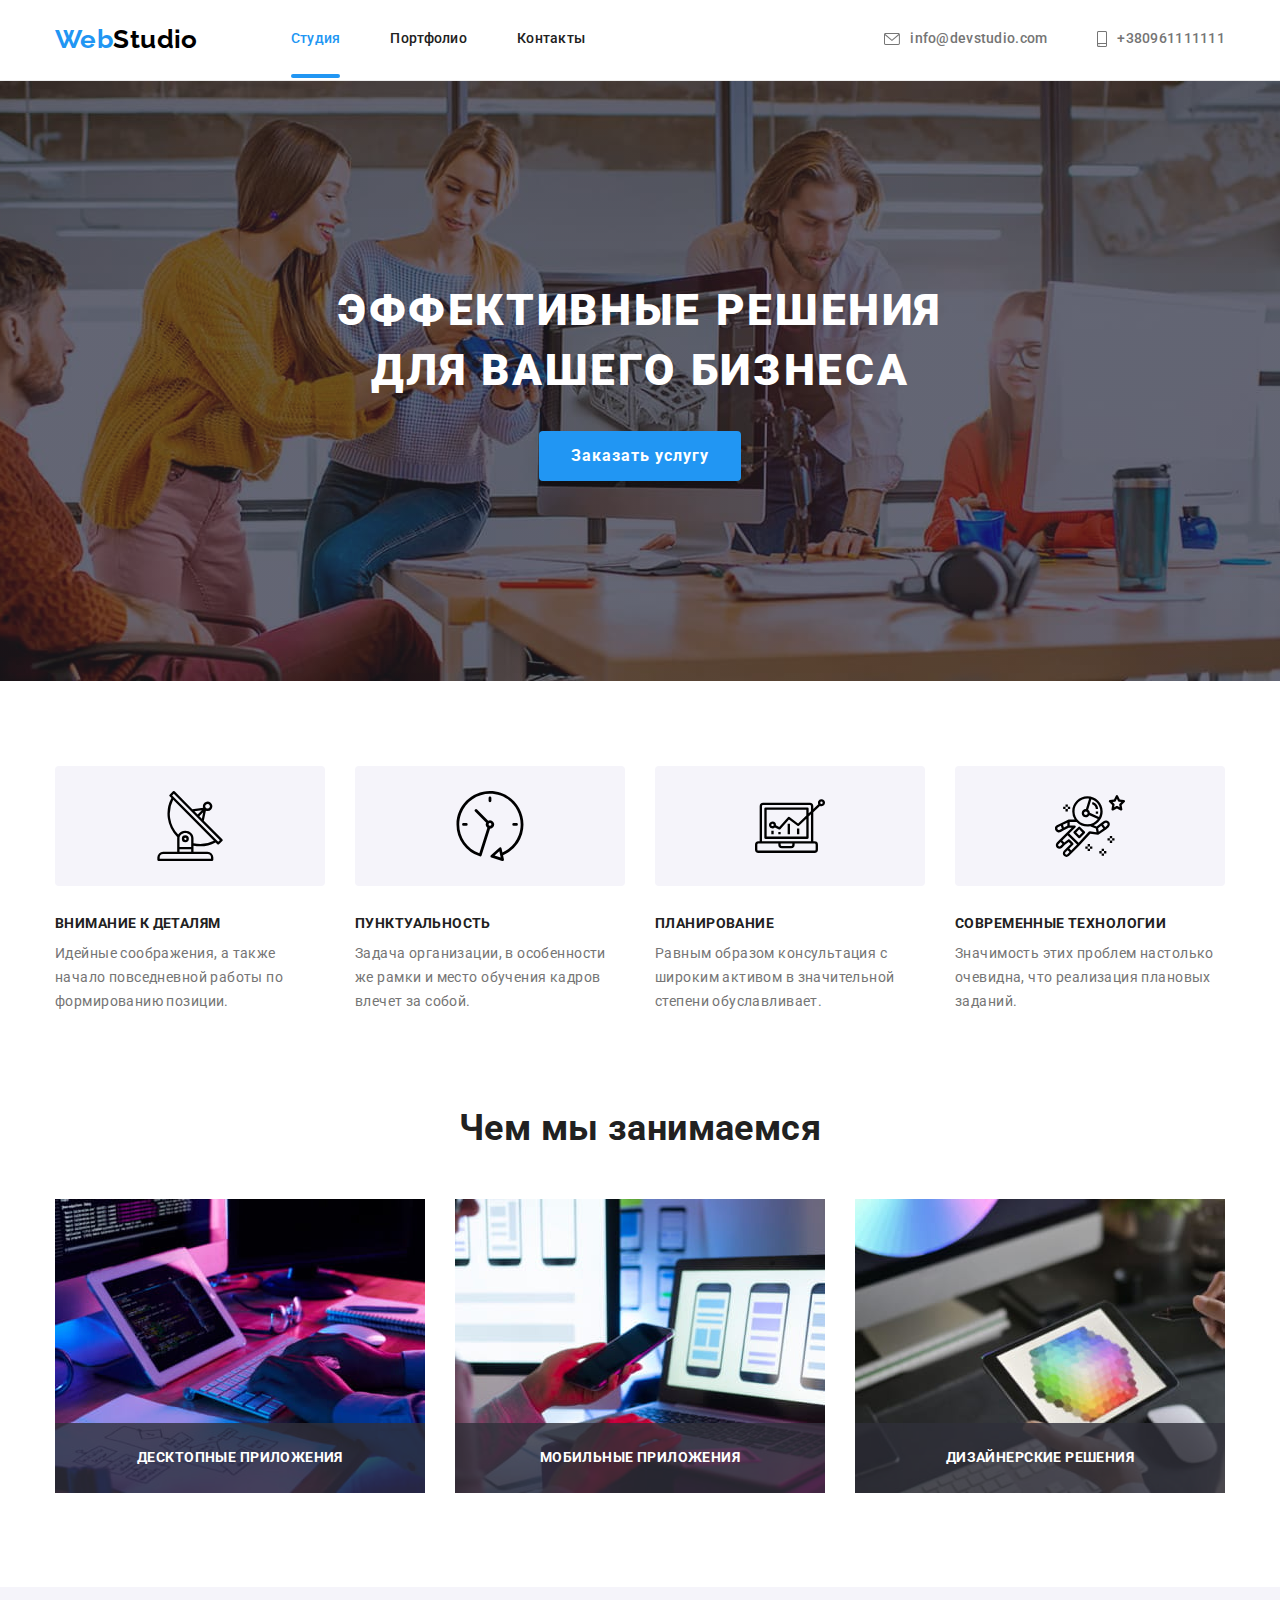
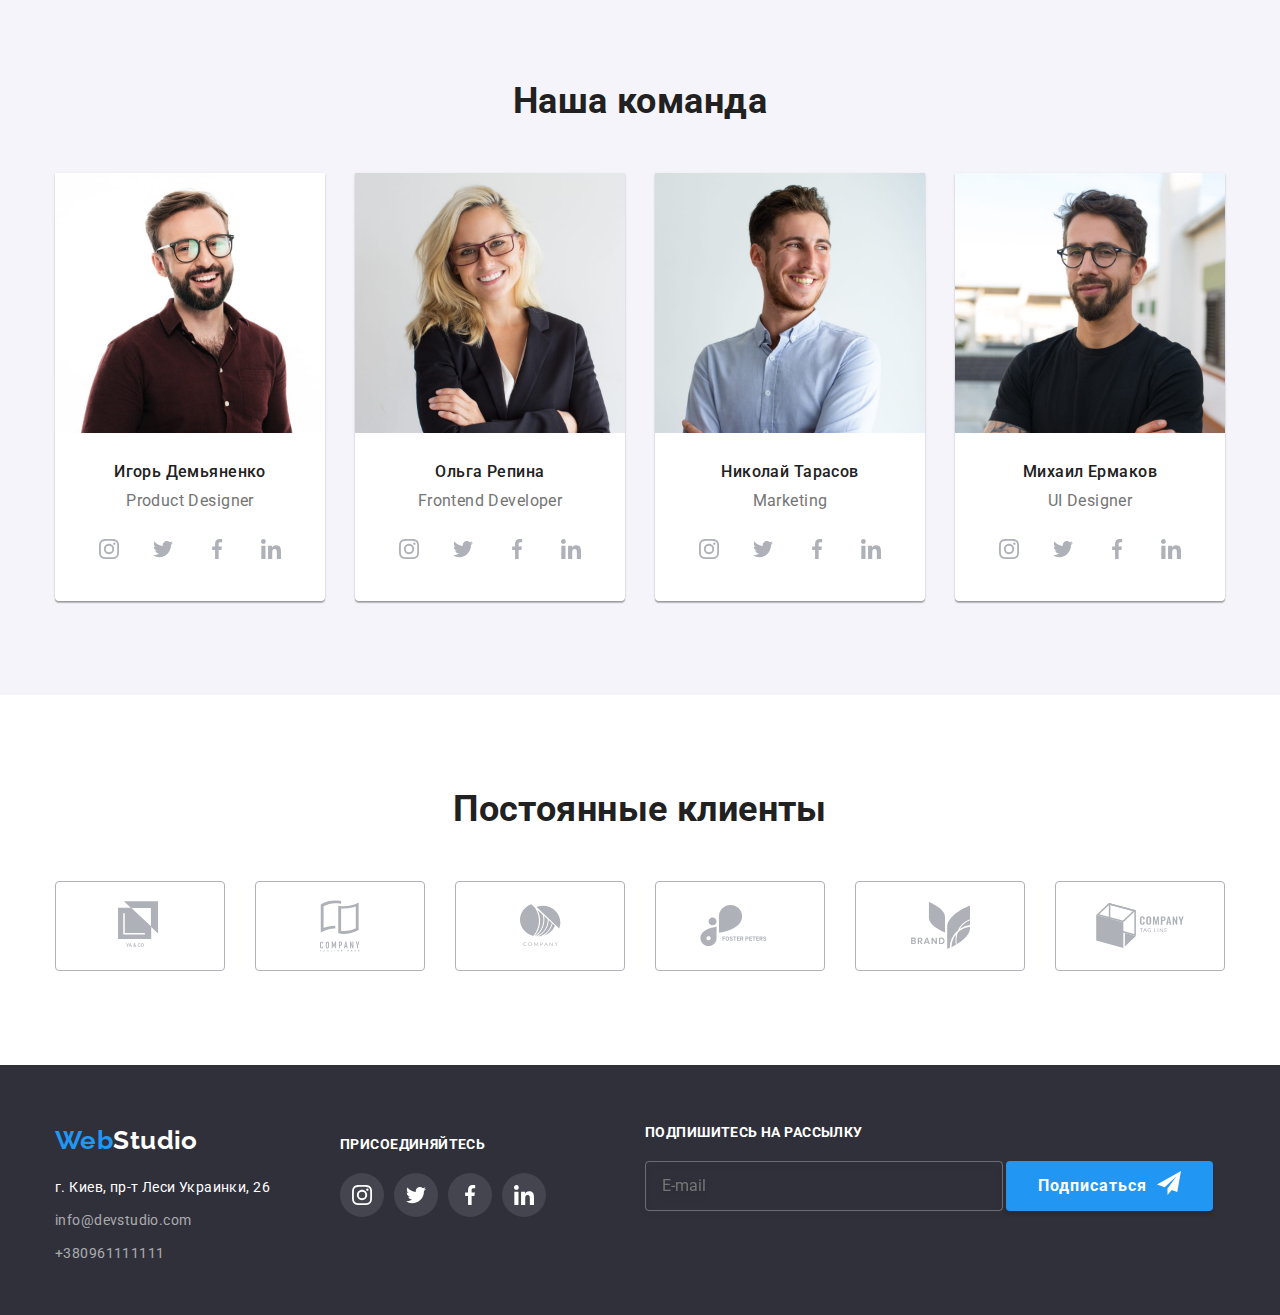
==== index.html @ 018af321 "Initial commit" ====
<!DOCTYPE html>
<html lang="ru">

<head>
    <meta charset="UTF-8">
    <meta http-equiv="X-UA-Compatible" content="IE=edge">
    <meta name="viewport" content="width=device-width, initial-scale=1.0">
    <title>WebStudio</title>
    <link
        href="https://fonts.googleapis.com/css2?family=Raleway:wght@700&family=Roboto:wght@400;500;700;900&display=swap"
        rel="stylesheet">
    <link rel="stylesheet"
        href="https://cdnjs.cloudflare.com/ajax/libs/modern-normalize/0.2.0/modern-normalize.min.css">
    <link rel="stylesheet" href="./css/styles.min.css"/>
</head>

<body class="page">
    <header class="header">
        <div class="container header__container">
            <nav class="header__nav ">
                <a href="./index.html" class="logo header__logo list"><span class="logo__color">Web</span>Studio</a>
                <ul class="list-menu list">
                    <li class="menu__item"><a href="./index.html" class="link menu__link current list">Студия</a></li>
                    <li class="menu__item"><a href="./portfolio.html" class="link menu__link list">Портфолио</a></li>
                    <li class="menu__item"><a href="#contacts" class="link menu__link list">Контакты</a></li>
                </ul>
            </nav>
            <ul class="auth-nav list">
                <li class="menu__item"><a href="mailto:info@devstudio.com" aria-label="Почта" class="link__contacts list">
                        <svg class="link-contacts-icon" width="16" height="12">
                            <use href="./images/icons.svg#icon-envelope"></use>
                        </svg>info@devstudio.com
                    </a>
                </li>
                <li class="item"><a href="tel:+380961111111" aria-label="Телефон" class="link__contacts list">
                        <svg class="link-contacts-icon" width="10" height="16">
                            <use href="./images/icons.svg#icon-smartphone"></use>
                        </svg>+380961111111</a></li>
            </ul>
        </div>
    </header>
    <main>
        <section class="hero overlay">
            <div class="container">
                <div class="hero__center">
                    <h1 class="hero__title">Эффективные решения для вашего бизнеса</h1>
                </div>
                <button type="button" class="hero-button" data-modal-open>Заказать услугу</button>
            </div>
            
        </section>
        <section class="section description">
            <div class="container">
                <h2 class="visually-hidden">Чем мы занимаемся описание</h2>
                <ul class="description__list list">
                    <li class="description__item">
                        <div class="description__item-box">
                            <svg width="70" height="70">
                                <use href="./images/icons.svg#icon-antenna"></use>
                            </svg>
                        </div>
                        <h3 class="description__title">Внимание к деталям</h3>
                        <p class="description__text">Идейные соображения, а также начало повседневной работы по формированию позиции.
                        </p>
                    </li>
                    <li class="description__item">
                        <div class="description__item-box">
                            <svg width="70" height="70">
                                <use href="./images/icons.svg#icon-clock"></use>
                            </svg>
                        </div>
                        <h3 class="description__title">Пунктуальность</h3>
                        <p class="description__text">Задача организации, в особенности же рамки и место обучения кадров влечет за
                            собой.
                        </p>
                    </li>
                    <li class="description__item">
                        <div class="description__item-box">
                            <svg width="70" height="70">
                                <use href="./images/icons.svg#icon-diagram"></use>
                            </svg>
                        </div>
                        <h3 class="description__title">Планирование</h3>
                        <p class="description__text">Равным образом консультация с широким активом в значительной степени
                            обуславливает.
                        </p>
                    </li>
                    <li class="description__item">
                        <div class="description__item-box">
                            <svg width="70" height="70">
                                <use href="./images/icons.svg#icon-astronaut"></use>
                            </svg>
                        </div>
                        <h3 class="description__title">Современные технологии</h3>
                        <p class="description__text">Значимость этих проблем настолько очевидна, что реализация плановых заданий.</p>
                    </li>
                </ul>
            </div>
        </section>
        <section class="section jobs">
            <div class="container">
                <h2 class="section__title">Чем мы занимаемся</h2>
                <ul class="section-jobs__list list">
                    <li class="section-jobs__item section-jobs__item--foto-thumb"><img src="./images/img1.jpg" alt="Сотрудник пишет код." width="370">
                    <p class="section-jobs__text">Десктопные приложения</p>
                      
                    </li>
                    <li class="section-jobs__item section-jobs__item--foto-thumb"><img src="./images/img2.jpg" alt="Сотрудник разрабатывает адаптивну верстку" width="370">
                        <p class="section-jobs__text">Мобильные приложения</p>
                      
                    </li>
                    <li class="section-jobs__item section-jobs__item--foto-thumb"><img src="./images/img3.jpg" alt="Сотрудник разрабатывает дизайн" width="370">  
                        <p class="section-jobs__text">Дизайнерские решения</p>
                    </li>
                </ul>
            </div>
        </section>
        <section class="section team">
            <div class="container">
                <h2 class="section__title">Наша команда</h2>
                <ul class="team__list list">
                    <li class="team__item">
                        <img src="./images/team/img4.jpg" alt="На фото Игорь Демьяненко" width="270" class="team_foto">
                        <div class="team__card-box">
                            <h3 class="team__card-title">Игорь Демьяненко</h3>
                            <p class="team-card-text">Product Designer</p>
                            <ul class="social-list list">
                                <li class="social-list__item ">
                                    <a href="" class="social-list__link" aria-label="Инстаграмм" target="_blank"
                                        rel="noopener noreferrer">
                                        <svg class="social-list__icon" width="20" height="20">
                                            <use href="./images/icons.svg#icon-instagram"></use>
                                        </svg>
                                    </a>
                                </li>
                                <li class="social-list__item">
                                    <a href="" class="social-list__link" aria-label="Твиттер" target="_blank"
                                        rel="noopener noreferrer">
                                        <svg class="social-list__icon" width="20" height="20">
                                            <use href="./images/icons.svg#icon-twitter"></use>
                                        </svg>
                                    </a>
                                </li>
                                <li class="social-list__item">
                                    <a href="" class="social-list__link" aria-label="Фейсбук" target="_blank"
                                        rel="noopener noreferrer">
                                        <svg class="social-list__icon" width="20" height="20">
                                            <use href="./images/icons.svg#icon-facebook"></use>
                                        </svg>
                                    </a>
                                </li>
                                <li class="social-list__item">
                                    <a href="" class="social-list__link" aria-label="Линкедин" target="_blank"
                                        rel="noopener noreferrer">
                                        <svg class="social-list__icon" width="20" height="20">
                                            <use href="./images/icons.svg#icon-linkedin"></use>
                                        </svg>
                                    </a>
                                </li>
                            </ul>
                        </div>
                    </li>
                    <li class="team__item">
                        <img src="./images/team/img5.jpg" alt="На фото Ольга Репина" width="270" class="team_foto">
                        <div class="team__card-box">
                            <h3 class="team__card-title">Ольга Репина</h3>
                            <p class="team-card-text">Frontend Developer</p>
                            <ul class="social-list list">
                                <li class="social-list__item ">
                                    <a href="" class="social-list__link" aria-label="Инстаграмм" target="_blank"
                                        rel="noopener noreferrer">
                                        <svg class="social-list__icon" width="20" height="20">
                                            <use href="./images/icons.svg#icon-instagram"></use>
                                        </svg>
                                    </a>
                                </li>
                                <li class="social-list__item">
                                    <a href="" class="social-list__link" aria-label="Твиттер" target="_blank"
                                        rel="noopener noreferrer">
                                        <svg class="social-list__icon" width="20" height="20">
                                            <use href="./images/icons.svg#icon-twitter"></use>
                                        </svg>
                                    </a>
                                </li>
                                <li class="social-list__item">
                                    <a href="" class="social-list__link" aria-label="Фейсбук" target="_blank"
                                        rel="noopener noreferrer">
                                        <svg class="social-list__icon" width="20" height="20">
                                            <use href="./images/icons.svg#icon-facebook"></use>
                                        </svg>
                                    </a>
                                </li>
                                <li class="social-list__item">
                                    <a href="" class="social-list__link" aria-label="Линкедин" target="_blank"
                                        rel="noopener noreferrer">
                                        <svg class="social-list__icon" width="20" height="20">
                                            <use href="./images/icons.svg#icon-linkedin"></use>
                                        </svg>
                                    </a>
                                </li>
                            </ul>
                        </div>
                    </li>
                    <li class="team__item">
                        <img src="./images/team/img6.jpg" alt="На фото Николай Тарасов" width="270" class="team_foto">
                        <div class="team__card-box">
                            <h3 class="team__card-title">Николай Тарасов</h3>
                            <p class="team-card-text">Marketing</p>
                            <ul class="social-list list">
                                <li class="social-list__item ">
                                    <a href="" class="social-list__link" aria-label="Инстаграмм" target="_blank"
                                        rel="noopener noreferrer">
                                        <svg class="social-list__icon" width="20" height="20">
                                            <use href="./images/icons.svg#icon-instagram"></use>
                                        </svg>
                                    </a>
                                </li>
                                <li class="social-list__item">
                                    <a href="" class="social-list__link" aria-label="Твиттер" target="_blank"
                                        rel="noopener noreferrer">
                                        <svg class="social-list__icon" width="20" height="20">
                                            <use href="./images/icons.svg#icon-twitter"></use>
                                        </svg>
                                    </a>
                                </li>
                                <li class="social-list__item">
                                    <a href="" class="social-list__link" aria-label="Фейсбук" target="_blank"
                                        rel="noopener noreferrer">
                                        <svg class="social-list__icon" width="20" height="20">
                                            <use href="./images/icons.svg#icon-facebook"></use>
                                        </svg>
                                    </a>
                                </li>
                                <li class="social-list__item">
                                    <a href="" class="social-list__link" aria-label="Линкедин" target="_blank"
                                        rel="noopener noreferrer">
                                        <svg class="social-list__icon" width="20" height="20">
                                            <use href="./images/icons.svg#icon-linkedin"></use>
                                        </svg>
                                    </a>
                                </li>
                            </ul>
                        </div>
                    </li>
                    <li class="team__item">
                        <img src="./images/team/img7.jpg" alt="На фото Михаил Ермаков" width="270" class="team_foto">
                        <div class="team__card-box">
                            <h3 class="team__card-title">Михаил Ермаков</h3>
                            <p class="team-card-text">UI Designer</p>
                            <ul class="social-list list">
                                <li class="social-list__item ">
                                    <a href="" class="social-list__link" aria-label="Инстаграмм" target="_blank"
                                        rel="noopener noreferrer">
                                        <svg class="social-list__icon" width="20" height="20">
                                            <use href="./images/icons.svg#icon-instagram"></use>
                                        </svg>
                                    </a>
                                </li>
                                <li class="social-list__item">
                                    <a href="" class="social-list__link" aria-label="Твиттер" target="_blank"
                                        rel="noopener noreferrer">
                                        <svg class="social-list__icon" width="20" height="20">
                                            <use href="./images/icons.svg#icon-twitter"></use>
                                        </svg>
                                    </a>
                                </li>
                                <li class="social-list__item">
                                    <a href="" class="social-list__link" aria-label="Фейсбук" target="_blank"
                                        rel="noopener noreferrer">
                                        <svg class="social-list__icon" width="20" height="20">
                                            <use href="./images/icons.svg#icon-facebook"></use>
                                        </svg>
                                    </a>
                                </li>
                                <li class="social-list__item">
                                    <a href="" class="social-list__link" aria-label="Линкедин" target="_blank"
                                        rel="noopener noreferrer">
                                        <svg class="social-list__icon" width="20" height="20">
                                            <use href="./images/icons.svg#icon-linkedin"></use>
                                        </svg>
                                    </a>
                                </li>
                            </ul>
                        </div>
                    </li>
                </ul>
            </div>
        </section>
        <section class="section clients">
            <div class="container">
                <h2 class="clients__titel">Постоянные клиенты</h2>
                <ul class="clients-list list">
                    <li class="clients-list__item">
                        <a href="" class="clients-list__link" aria-label="Логотип компании" target="_blank"
                            rel="noopener noreferrer">
                            <svg class="clients-list__icon" width="44.27" height="49.23">
                                <use href="./images/icons.svg#icon-logo-1"></use>
                            </svg>
                        </a>
                    </li>
                    <li class="clients-list__item">
                        <a href="" class="clients-list__link" aria-label="Логотип компании" target="_blank"
                            rel="noopener noreferrer">
                            <svg class="clients-list__icon" width="40" height="52">
                                <use href="./images/icons.svg#icon-logo-2"></use>
                            </svg>
                        </a>
                    </li>
                    <li class="clients-list__item">
                        <a href="" class="clients-list__link" aria-label="Логотип компании" target="_blank"
                            rel="noopener noreferrer">
                            <svg class="clients-list__icon" width="41" height="42.6">
                                <use href="./images/icons.svg#icon-logo-3"></use>
                            </svg>
                        </a>
                    </li>
                    <li class="clients-list__item">
                        <a href="" class="clients-list__link" aria-label="Логотип компании" target="_blank"
                            rel="noopener noreferrer">
                            <svg class="clients-list__icon" width="79.66" height="42.02">
                                <use href="./images/icons.svg#icon-logo-4"></use>
                            </svg>
                        </a>
                    </li>
                    <li class="clients-list__item">
                        <a href="" class="clients-list__link" aria-label="Логотип компании" target="_blank"
                            rel="noopener noreferrer">
                            <svg class="clients-list__icon" width="59" height="47">
                                <use href="./images/icons.svg#icon-logo-5"></use>
                            </svg>
                        </a>
                    </li>
                    <li class="clients-list__item">
                        <a href="" class="clients-list__link" aria-label="Логотип компании" target="_blank"
                            rel="noopener noreferrer">
                            <svg class="clients-list__icon" width="88.48" height="45.44">
                                <use href="./images/icons.svg#icon-logo-6"></use>
                            </svg>
                        </a>
                    </li>
                </ul>
            </div>
        </section>
    </main>
    <footer class="footer">
        <div class="container">
            <div class="footerbox">
                <div class="footer__address-block">
                    <a href="./index.html" class="logo footer__logo--size"><span class="logo__color">Web</span><span
                            class="logo-color--change">Studio</span></a>
                    <address class="footer-address" id="contacts">
                        <ul class="footer-address__list list">
                            <li><a href="https://goo.gl/maps/zxBXprxEHdJfPsus8" aria-label="Гугл карта" target="_blank"
                                    rel="noopener noreferrer" class="footer-address__map list">
                                    г. Киев, пр-т Леси Украинки, 26</a></li>
                            <li><a href="mailto:info@devstudio.com" aria-label="Почта"
                                    class="footer-address__contacts list">info@devstudio.com</a></li>
                            <li><a href="tel:+380961111111" aria-label="Телефон"
                                    class="footer-address__contacts list">+380961111111</a></li>
                        </ul>
                    </address>
                </div>
                <div class="footer-social">
                    <p class="footer-social__text">присоединяйтесь</p>
                    <ul class="social-list list">
                        <li class="social-list__item ">
                            <a href="" class="social-list__link end" aria-label="Инстаграмм" target="_blank"
                                rel="noopener noreferrer">
                                <svg class="social-list__icon end" width="20" height="20">
                                    <use href="./images/icons.svg#icon-instagram"></use>
                                </svg>
                            </a>
                        </li>
                        <li class="social-list__item">
                            <a href="" class="social-list__link end" aria-label="Твиттер" target="_blank"
                                rel="noopener noreferrer">
                                <svg class="social-list__icon end" width="20" height="20">
                                    <use href="./images/icons.svg#icon-twitter"></use>
                                </svg>
                            </a>
                        </li>
                        <li class="social-list__item">
                            <a href="" class="social-list__link end" aria-label="Фейсбук" target="_blank"
                                rel="noopener noreferrer">
                                <svg class="social-list__icon end" width="20" height="20">
                                    <use href="./images/icons.svg#icon-facebook"></use>
                                </svg>
                            </a>
                        </li>
                        <li class="social-list__item">
                            <a href="" class="social-list__link end" aria-label="Линкедин" target="_blank"
                                rel="noopener noreferrer">
                                <svg class="social-list__icon end" width="20" height="20">
                                    <use href="./images/icons.svg#icon-linkedin"></use>
                                </svg>
                            </a>
                        </li>
                    </ul>
                </div>
            </div>
            <div class="footer-mailing">
                <p class="footer-mailing__title">Подпишитесь на рассылку</p>
                <div class="footer-form">
                    <form name="footer-form__signup">
                        <label class="signup__label">
                        <input class="footer-form-input" type="email" name="email" placeholder="E-mail" />
                        <button class="button footer-button" type="submit">Подписаться
                            <svg class="icon" width="24" height="24">
                              <use href="./images/icons.svg#icon-send"></use>
                            </svg>
                        </button>
                      </form>
                </div>
            </div>
        </div>
    </footer>
  <div class="backdrop is-hidden" data-modal>
      <div class="modal">
          <button class="modal__button" data-modal-close > 
           <svg class="modal__icon" width="11" height="11"> 
               <use href="./images/icons.svg#icon-Vector"></use>

           </svg>
          </button> 
          <form  class="form">
            <div >
                <h2 class="form__title">Оставьте свои данные, мы вам перезвоним</h2>
              </div>
              <div class="form__field">
               
                <label for="name" class="form__label">Имя</label>
                
                <input type="text" class="form__input" name="name" id="name">
                <svg class="form__icon" width="18" height="18" >
                    <use href="./images/icons.svg#icon-person"></use>
                    </svg>
              </div>
              <div class="form__field">
                
                  <label for="tel" class="form__label">Телефон</label>
                  
                  <input type="tel" class="form__input" name="tel" id="tel">
                  <svg class="form__icon" width="18" height="18" >
                    <use href="./images/icons.svg#icon-phone-1"></use>
                    </svg>
              </div>
              <div class="form__field">
                
                  <label for="mail" class="form__label">Почта</label>
                  
                  <input type="email" class="form__input" name="mail" id="mail">
                  <svg class="form__icon" width="18" height="18" >
                    <use href="./images/icons.svg#icon-email"></use>
                    </svg>
              </div>

            <div class="form__field">
                 <label for="comment" class="form__label" >Комментарий </label>
                 <textarea class="form__textarea" name="comment" id="comment" placeholder="Введите текст" cols="30" rows="10"></textarea>
            </div>       
          </form>
          <label class="checkbox" >           
            <input type="checkbox" class="checkbox__modal visually-hidden" name="police" value="i-agree" >
             <span class="checkbox__icon"></span>
            Соглашаюсь с рассылкой и принимаю
             <a href="" class="checkbox__link"> Условия договора</a>
             
             </label>
             <button type="submit" class="checkbox__button">Отправить</button>       
            
        </div>  

  </div> 

    <script src="./js/modal.js"></script>
</body>

</html>
---- css/styles.min.css ----
/*! modern-normalize | MIT License | https://github.com/sindresorhus/modern-normalize */html{box-sizing:border-box}*,::after,::before{box-sizing:inherit}html{line-height:1.15}body{margin:0}h1{font-size:2em;margin:.67em 0}hr{box-sizing:content-box;height:0}pre{font-family:monospace,monospace;font-size:1em}a{-webkit-text-decoration-skip:objects}abbr[title]{text-decoration:underline dotted}b,strong{font-weight:bolder}code,kbd,samp{font-family:monospace,monospace;font-size:1em}small{font-size:80%}sub,sup{font-size:75%;line-height:0;position:relative;vertical-align:baseline}sub{bottom:-.25em}sup{top:-.5em}button,input,optgroup,select,textarea{font-family:inherit;font-size:100%;line-height:1.15;margin:0}button,select{text-transform:none}[type=reset],[type=submit],button{-webkit-appearance:button}[type=button]::-moz-focus-inner,[type=reset]::-moz-focus-inner,[type=submit]::-moz-focus-inner,button::-moz-focus-inner{border-style:none;padding:0}[type=button]:-moz-focusring,[type=reset]:-moz-focusring,[type=submit]:-moz-focusring,button:-moz-focusring{outline:1px dotted ButtonText}fieldset{padding:.35em .75em .625em}legend{padding:0}progress{vertical-align:baseline}[type=number]::-webkit-inner-spin-button,[type=number]::-webkit-outer-spin-button{height:auto}[type=search]{-webkit-appearance:textfield;outline-offset:-2px}[type=search]::-webkit-search-cancel-button,[type=search]::-webkit-search-decoration{-webkit-appearance:none}::-webkit-file-upload-button{-webkit-appearance:button;font:inherit}details{display:block}summary{display:list-item}:root{--accent-color: #2196f3;--text-title-color: #212121;--text-color: #757575;--icons-color: #afb1b8;--primary-white-color: #ffffff;--dark-bg-color: #2f303a;--accent-bg-color: #f5f4fa;--section-text-set: 4;--section-text-set-gap: 30px;--team-list-set: 4;--team-list-set-gap: 30px;--section-foto-set: 3;--section-foto-set-gap: 30px;--section-button-footer: 15px;--section-clients-set: 6;--section-clients-set-gap: 30px;--section-filter-link-set: 3;--section-filter-link-gap: 30px;--bg-jobs-text: rgba(47, 48, 58, 0.8);--section-jobs-list-set: 3;--section-jobs-list-set-gap: 30px;--transition-transform: transform 250ms cubic-bezier(0.4, 0, 0.2, 1);--description-list-set: 4;--description-list-set-gap: 30px;--animation-box: rgba(33, 150, 243, 0.9);--card-shadow: 0px 1px 3px rgba(0, 0, 0, 0.12),
      0px 1px 1px rgba(0, 0, 0, 0.14), 0px 2px 1px rgba(0, 0, 0, 0.2);--card-shadow: 0px 1px 3px rgba(0, 0, 0, 0.12),
      0px 1px 1px rgba(0, 0, 0, 0.14), 0px 2px 1px rgba(0, 0, 0, 0.2);--filter-cards-shadow: 0px 1px 1px rgba(0, 0, 0, 0.12),
      0px 4px 4px rgba(0, 0, 0, 0.06), 1px 4px 6px rgba(0, 0, 0, 0.16);--filter-button-swdow: 0px 3px 1px rgba(0, 0, 0, 0.1),
      0px 1px 2px rgba(0, 0, 0, 0.08), 0px 2px 2px rgba(0, 0, 0, 0.12)}body{background-color:var(--primary-white-color);color:var(--text-title-color);font-family:Roboto, sans-serif;font-weight:400;font-size:14px;line-height:1.71;letter-spacing:0.03em}html{box-sizing:border-box}*,*::after,*::before{box-sizing:inherit}h1,h2,h3,h4,h5,h6,p{margin-top:0}img{display:block;max-width:100%;height:auto}.list{list-style:none;text-decoration:none;color:inherit;padding:0;margin:0}.visually-hidden{position:absolute !important;clip:rect(1px 1px 1px 1px);clip:rect(1px, 1px, 1px, 1px);padding:0 !important;border:0 !important;height:1px !important;width:1px !important;overflow:hidden}.container{width:1200px;padding-right:15px;padding-left:15px;margin-right:auto;margin-left:auto}.button{display:inline-flex;padding:10px 32px;min-width:200px;color:var(--primary-white-color);background-color:var(--accent-color);font-family:inherit;font-weight:700;font-size:16px;line-height:1.87;letter-spacing:0.06em;border:none;cursor:pointer;box-shadow:0px 4px 4px rgba(0,0,0,0.15);border-radius:4px;transition:background-color 250ms cubic-bezier(0.4, 0, 0.2, 1)}.buttonbutton:hover,.buttonbottom:focus{background-color:#188ce8}.button .icon{margin-left:10px;fill:var(--primary-white-color)}.menu__link{position:relative;color:var(--text-title-color);padding-top:32px;padding-bottom:32px;transition:color 250ms cubic-bezier(0.4, 0, 0.2, 1)}.menu__link:hover,.menu__link:focus{color:var(--accent-color)}.menu__item .menu__link.current{color:var(--accent-color)}.list-menu .menu__item:not(:last-child){margin-right:50px}.menu__link.current.list::after{content:"";position:absolute;left:0px;bottom:0px;display:block;width:100%;height:4px;border-radius:2px;background-color:var(--accent-color)}.auth-nav{display:inline-flex;align-items:center;font-weight:500;font-size:14px;line-height:1.14;letter-spacing:0.02em}.auth-nav .menu__item:not(:last-child){margin-right:50px}.list-menu{display:flex;font-weight:500;font-size:14px;line-height:1.14;letter-spacing:0.02em}.link__contacts:hover .link-contacts-icon,.link__contacts:focus .link-contacts-icon{fill:var(--accent-color)}.link-contacts-icon{margin-right:10px;fill:currentColor;transition:fill 250ms cubic-bezier(0.4, 0, 0.2, 1)}.link__contacts{padding-top:1px;padding-bottom:1px;display:flex;align-items:center;color:var(--text-color);transition:color 250ms cubic-bezier(0.4, 0, 0.2, 1)}.link__contacts:hover,.link__contacts:focus{color:var(--accent-color);transition:color 250ms cubic-bezier(0.4, 0, 0.2, 1)}.social-list{display:inline-flex}.social-list__item+.social-list__item{margin-left:10px}.social-list__link{display:flex;justify-content:center;align-items:center;width:44px;height:44px;border-radius:50%;transition:background-color 250ms cubic-bezier(0.4, 0, 0.2, 1)}.social-list__link:hover,.social-list__link:focus{background-color:var(--accent-color)}.social-list__icon{fill:var(--icons-color);transition:fill 250ms cubic-bezier(0.4, 0, 0.2, 1)}.social-list__link:hover .social-list__icon,.social-list__link:focus .social-list__icon{fill:var(--primary-white-color)}.social-list-link{display:inline-block;widows:206px;margin-left:70px}.social-list__link.end{background:rgba(255,255,255,0.1);transition:background-color 250ms cubic-bezier(0.4, 0, 0.2, 1)}.social-list__link.end:hover,.social-list__link.end:focus{background-color:var(--accent-color)}.social-list__icon.end{fill:var(--primary-white-color)}.logo{display:inline-block;color:#000000;font-family:Raleway, sans-serif;font-weight:700;font-size:26px;line-height:1.19;text-decoration:none}.logo__color{color:var(--accent-color)}.logo-color--change{color:var(--primary-white-color);background-color:#2f303a}.header__logo{margin-right:93px}.footer__logo--size{margin-bottom:20px}.footer-form-input{width:358px;padding:15px 16px;font-size:16px;color:rgba(255,255,255,0.6);background-color:inherit;border:1px solid rgba(255,255,255,0.3);filter:drop-shadow(0px 4px 4px rgba(0,0,0,0.15));border-radius:4px}.footer-form__signup{display:flex}.signup__label{margin-right:12px}.backdrop{position:fixed;z-index:120;visibility:visible;top:0;left:0;width:100%;height:100%;background-color:rgba(0,0,0,0.2);transition:opacity 250ms cubic-bezier(0.4, 0, 0.2, 1),visibility 250ms cubic-bezier(0.4, 0, 0.2, 1)}.backdrop.is-hidden{opacity:0;visibility:hidden;pointer-events:none}.modal{position:relative;top:50%;left:50%;transform:translate(-50%, -50%);width:528px;height:581px;border-radius:4px;background-color:var(--primary-white-color);box-shadow:0px 1px 3px rgba(0,0,0,0.12),0px 1px 1px rgba(0,0,0,0.14),0px 2px 1px rgba(0,0,0,0.2)}.modal__button{position:absolute;display:flex;justify-content:center;align-items:center;top:8px;right:8px;padding:0;width:30px;height:30px;border:2px solid rgba(0,0,0,0.1);border-radius:50%;background-color:var(--main-color);cursor:pointer;transition:fill 250ms cubic-bezier(0.4, 0, 0.2, 1)}.modal__button:focus,.modal__button:hover{fill:var(--accent-color);outline-color:var(--accent-color)}.form{width:448px;padding-top:75px;margin-left:auto;margin-right:auto}.form__title{position:absolute;top:40px;font-weight:700;font-size:20px;line-height:1.15;color:var(--text-title-color)}.form__field{display:flex;position:relative;flex-direction:column;margin-bottom:10px}.form__input{height:40px;width:100%;margin:0;padding:11px 12px 11px 42px;color:var(--text-color);border:1px solid rgba(33,33,33,0.2);box-sizing:border-box;border-radius:4px;cursor:pointer;outline:none;transition:border 250ms cubic-bezier(0.4, 0, 0.2, 1)}.form__input:hover{border-color:var(--accent-color)}.form__input:hover:focus{border:1px solid var(--accent-color);outline-color:var(--accent-color);transition-duration:250ms;transition-timing-function:cubic-bezier(0.4, 0, 0.2, 1)}.form__input:hover+.form__icon,.form__input:focus+.form__icon{fill:var(--accent-color)}.form__label{font-size:12px;line-height:14px;letter-spacing:0.01em;margin-bottom:4px;color:var(--text-color)}.form__label:focus{border-color:#188ce8}.form__icon{position:absolute;top:50%;left:12px;transition:fill 250ms cubic-bezier(0.4, 0, 0.2, 1)}.form__textarea{font-weight:400;font-size:12px;line-height:1.17;letter-spacing:0.01em;color:rgba(117,117,117,0.5);border:1px solid rgba(33,33,33,0.2);box-sizing:border-box;border-radius:4px;resize:none;transition:border 250ms cubic-bezier(0.4, 0, 0.2, 1)}.form__textarea:hover,.form__textarea:focus{border:1px solid var(--accent-color);outline-color:var(--accent-color)}.form__textarea::placeholder{padding-left:16px;padding-top:12px;font-size:14px;line-height:14px;letter-spacing:0.01em;color:rgba(117,117,117,0.5)}.checkbox{position:absolute;display:flex;align-items:center;margin-left:54px}.checkbox__modal{position:absolute;text-align:start;display:inline-block}.text-checkbox{font-size:14px;line-height:1.71;letter-spacing:0.03em;color:var(--text-color);margin:0;margin-left:7px}.checkbox__icon{display:inline-block;margin-right:7px;width:16px;height:15px;border:2px solid var(--text-title-color);border-radius:2px;transition:border-color 250ms cubic-bezier(0.4, 0, 0.2, 1),background-color 250ms cubic-bezier(0.4, 0, 0.2, 1),background-image 250ms cubic-bezier(0.4, 0, 0.2, 1)}.checkbox__modal:checked+.checkbox__icon{border-color:var(--accent-color);background-color:var(--accent-color);background-image:url(../images/icon/icon-check.svg);background-size:contain;background-origin:border-box}.checkbox__link{margin:0px;margin-left:5px;text-align:center;font-weight:400;font-size:14px;line-height:1.71;text-decoration-line:underline;color:var(--accent-color)}.checkbox__button{position:absolute;left:50%;bottom:40px;transform:translateX(-50%);margin:0;padding:0;width:200px;height:50px;font-weight:700;font-size:16px;line-height:1.87;letter-spacing:0.06em;color:var(--primary-white-color);background:var(--accent-color);box-shadow:0px 4px 4px rgba(0,0,0,0.15);border-radius:4px;cursor:pointer;border:none;transition:color 250ms cubic-bezier(0.4, 0, 0.2, 1),background-color 250ms cubic-bezier(0.4, 0, 0.2, 1)}.checkbox__button:focus,.checkbox__button:hover{background-color:#188CE8}.header{padding-top:24px;padding-bottom:25px;border-bottom:1px solid #ececec}.header.border{border-bottom:1px solid #ececec}.header__container{display:flex;justify-content:flex-end;align-items:center}.header__nav{display:inline-flex;align-items:center;margin-right:auto}.hero{background-color:#c4c4c4;text-align:center;padding-top:200px;padding-bottom:200px}.overlay{height:600px;max-width:1600px;margin-left:auto;margin-right:auto;background-image:linear-gradient(to right, rgba(47,48,58,0.4), rgba(47,48,58,0.4)),url(../images/hero.jpg);background-repeat:no-repeat;background-position:center;background-size:cover}.hero__center{display:flex;flex-direction:column}.hero__title{display:inline-block;color:var(--primary-white-color);font-weight:900;font-size:44px;line-height:1.36;max-width:696px;letter-spacing:0.06em;text-transform:uppercase;margin-right:auto;margin-left:auto;margin-bottom:30px}.hero-button{display:inline-block;color:var(--primary-white-color);background-color:var(--accent-color);font-family:inherit;font-weight:700;font-size:16px;line-height:1.87;letter-spacing:0.06em;border:none;cursor:pointer;box-shadow:0px 4px 4px rgba(0,0,0,0.15);border-radius:4px;padding:10px 32px;min-width:200px;transition:background-color 250ms cubic-bezier(0.4, 0, 0.2, 1)}.hero-button:hover,.hero-button:focus{background-color:#188ce8}.section{padding-top:94px;padding-bottom:94px}.section__title{font-size:36px;line-height:1.16;text-align:center;margin-bottom:50px}.description{padding-top:85px}.description__list{padding:0;margin:0;display:flex;flex-wrap:wrap;margin-left:calc(-1 * var(--description-list-set-gap))}.description__title{font-size:14px;line-height:1.14;text-transform:uppercase;margin-bottom:10px}.description__text{color:var(--text-color);margin-bottom:0}.description__item-box{display:flex;justify-content:center;align-items:center;min-height:120px;margin-bottom:30px;background:#f5f4fa;border-radius:4px}.description__item{flex-basis:calc( 100% / var(--description-list-set) - var(--description-list-set-gap));margin-left:var(--description-list-set-gap)}.jobs{padding-top:0}.section-jobs__list{display:flex;flex-wrap:wrap;padding:0;margin:0;margin-left:calc(-1 * var(--section-jobs-list-set-gap))}.section-jobs__item{flex-basis:calc( 100% / var(--section-jobs-list-set) - var(--section-jobs-list-set-gap));margin-left:var(--section-jobs-list-set-gap)}.section-jobs__item--foto-thumb{display:inline-block;position:relative}.section-jobs__text{display:inline-flex;justify-content:center;align-items:center;position:absolute;width:100%;min-height:70px;bottom:0;margin:0;font-weight:700;font-size:14px;line-height:1.14;text-transform:uppercase;color:var(--primary-white-color);background:var(--bg-jobs-text)}.section.team{background-color:var(--accent-bg-color)}.team__list{padding:0;margin:0;display:flex;flex-wrap:wrap;margin-left:calc(-1 * var(--team-list-set-gap))}.team__item{background-color:var(--primary-white-color);flex-basis:calc( 100% / var(--team-list-set) - var(--team-list-set-gap));margin-left:var(--team-list-set-gap);box-shadow:var(--card-shadow);border-radius:0px 0px 4px 4px}.team-foto{margin:auto}.team__card-box{padding:30px 10px;text-align:center}.team__card-title{font-weight:500;font-size:16px;line-height:1.18;margin-bottom:10px}.team-card-text{color:var(--text-color);font-size:16px;line-height:1.18;margin-bottom:16px}.clients__titel{font-weight:700;font-size:36px;line-height:1.16;text-align:center;margin-bottom:50px}.clients-list{display:inline-flex;margin-left:calc(-1 * var(--section-clients-set-gap))}.clients-list__item{flex-basis:calc( 100% / var(--section-clients-set) - var(--section-clients-set-gap));margin-left:var(--section-clients-set-gap)}.clients-list__link{display:flex;justify-content:center;align-items:center;width:170px;height:90px;border:1px solid var(--icons-color);border-radius:4px;transition:border 250ms cubic-bezier(0.4, 0, 0.2, 1)}.clients-list__link:hover,.clients-list__link:focus{border:1px solid var(--accent-color)}.clients-list__icon{fill:var(--icons-color);transition:fill 250ms cubic-bezier(0.4, 0, 0.2, 1)}.clients-list__link:hover .clients-list__icon,.clients-list__link:focus .clients-list__icon{fill:var(--accent-color)}.portfolio{padding-top:94px;padding-bottom:94px}.filter{display:-webkit-box;display:-ms-flexbox;display:flex;-webkit-box-pack:center;-ms-flex-pack:center;justify-content:center;-webkit-box-align:center;-ms-flex-align:center;align-items:center;margin-bottom:50px}.filter__item:not(:last-child){margin-right:8px}.filter__button{background-color:#F5F4FA;display:inline-block;font-family:inherit;font-weight:500;font-size:16px;line-height:1.62;text-align:center;padding:6px 22px;border-radius:4px;border:transparent;cursor:pointer;-webkit-transition:var(--transition-bgc-color-shadow);-o-transition:var(--transition-bgc-color-shadow);transition:var(--transition-bgc-color-shadow)}.filter__button:hover,.filter__button:focus{color:var(--primary-white-color);background-color:var(--accent-color);-webkit-box-shadow:var(--filter-button-swdow);box-shadow:var(--filter-button-swdow)}.filter-cards{padding:0;margin:0;display:-webkit-box;display:-ms-flexbox;display:flex;-ms-flex-wrap:wrap;flex-wrap:wrap;margin-left:calc(-1 * var(--section-filter-link-gap));margin-top:calc(-1 * var(--section-filter-link-gap))}.filter-cards__item{-ms-flex-preferred-size:calc( 100% / var(--section-filter-link-set) - var(--section-filter-link-gap));flex-basis:calc( 100% / var(--section-filter-link-set) - var(--section-filter-link-gap));margin-left:var(--section-filter-link-gap);margin-top:var(--section-filter-link-gap)}.filter-cards__link p{margin-bottom:0}.filter-cards__link{display:block;-webkit-transition:var(--transition-shadow);-o-transition:var(--transition-shadow);transition:var(--transition-shadow)}.filter-cards__link:hover,.filter-cards__link:focus{-webkit-box-shadow:var(--filter-cards-shadow);box-shadow:var(--filter-cards-shadow)}.filter-cards__link:hover .animation-box__thumb,.filter-cards__link:focus .animation-box__thumb{-webkit-transform:translateY(0);-ms-transform:translateY(0);transform:translateY(0)}.filter-box{padding:20px 24px;border:1px solid #EEEEEE;border-top:none}.filter-box__title{color:var(--text-title-color);font-weight:700;font-size:18px;line-height:2;letter-spacing:0.06em;margin-bottom:4px}.filter-box__text{color:var(--text-color);font-size:16px;line-height:1.87;letter-spacing:0.03em}.animation-box{position:relative;overflow:hidden}.animation-box__thumb{position:absolute;top:0;left:0;width:100%;height:100%;background:var(--animation-box);-webkit-transform:translateY(100%);-ms-transform:translateY(100%);transform:translateY(100%);-webkit-transition:var(--transition-transform);-o-transition:var(--transition-transform);transition:var(--transition-transform)}.animation-box__text{position:absolute;top:50%;left:50%;width:322px;-webkit-transform:translate(-50%, -50%);-ms-transform:translate(-50%, -50%);transform:translate(-50%, -50%);font-size:18px;line-height:1.56;color:var(--primary-white-color)}.footer{background-color:#2F303A;padding-top:60px;padding-bottom:50px}.footer-address__contacts{font-style:normal;display:inline-flex;flex-direction:column}.footer-address__contacts li:not(:last-child){margin-bottom:9px}.footer-address__contacts{color:rgba(255,255,255,0.6);transition:color 250ms cubic-bezier(0.4, 0, 0.2, 1)}.footer-address__contacts:hover,.footer-address__contacts:focus{color:var(--accent-color)}.footer-address__map{color:var(--primary-white-color);transition:color 250ms cubic-bezier(0.4, 0, 0.2, 1)}.footer-address__map :hover,.footer-address__map:focus{color:var(--accent-color)}.footer-address__list{font-style:normal;display:inline-flex;flex-direction:column}.footer-address__list li:not(:last-child){margin-bottom:9px}.footerbox{display:flex;justify-content:space-between;align-items:baseline}.footer-form{display:flex}.footer .container{display:flex;justify-content:space-between}.footer-mailing{flex-basis:calc 50%-var(--section-button-footer)}.footer-mailing__title{font-weight:700;font-size:14px;line-height:1.14;text-transform:uppercase;color:var(--primary-white-color);margin-bottom:20px}.footer__address-block{margin-right:70px}.footer-social{flex-basis:calc((50% - 45px) / 2)}.footer-social__text{font-weight:700;font-size:14px;line-height:1.14;text-transform:uppercase;color:var(--primary-white-color);margin-bottom:20px}
/*# sourceMappingURL=styles.min.css.map */
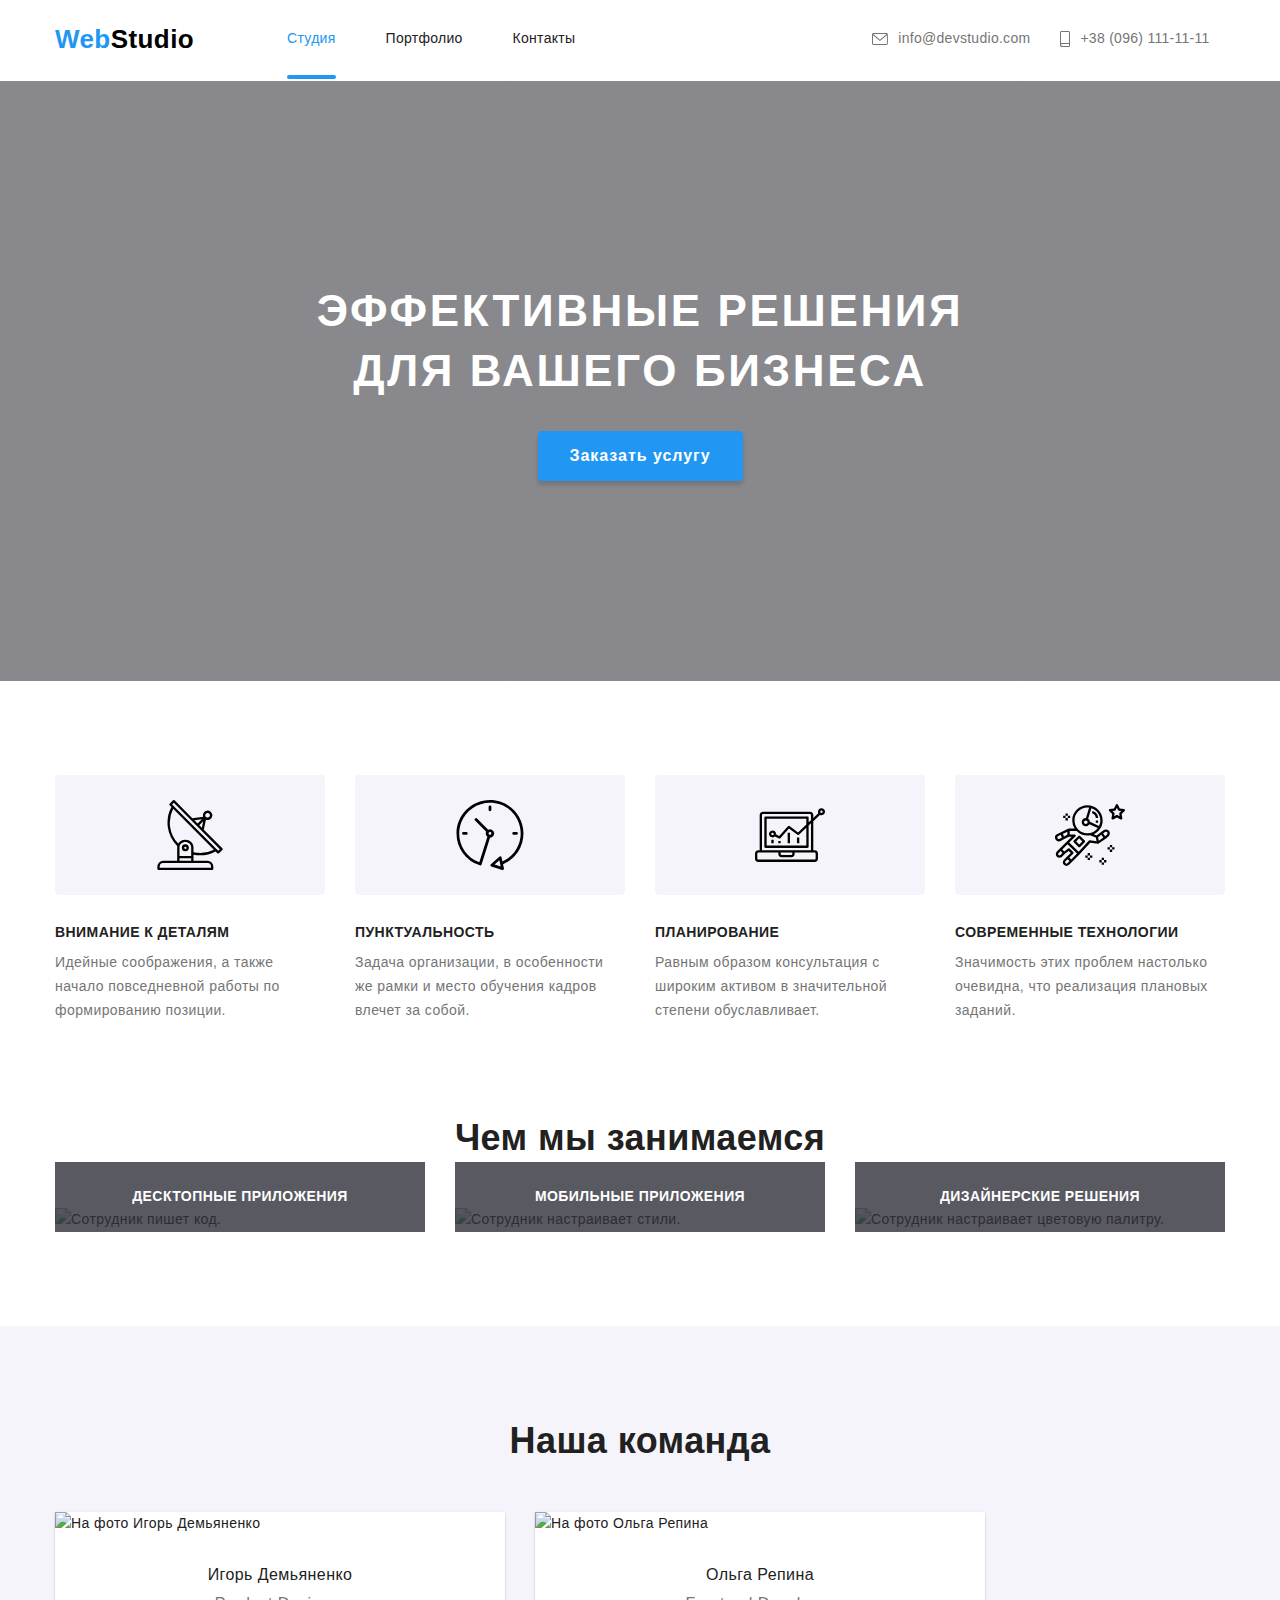
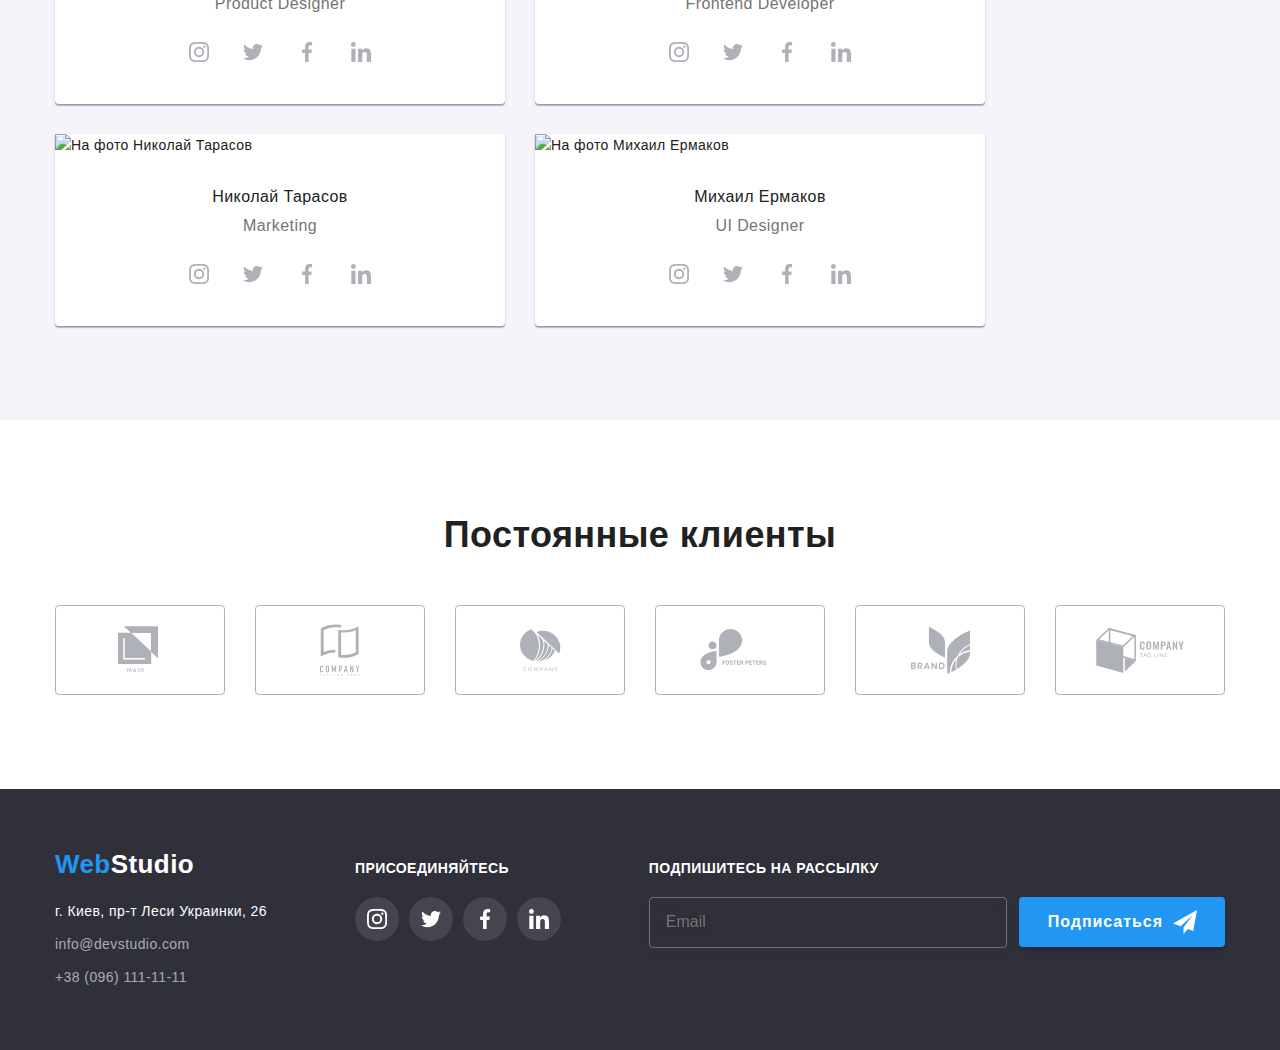
==== commit 2ea3bd3f: "разметка без изображений" ====
--- a/index.html
+++ b/index.html
@@ -2,477 +2,552 @@
 <html lang="ru">
 
 <head>
-    <meta charset="UTF-8">
-    <meta http-equiv="X-UA-Compatible" content="IE=edge">
-    <meta name="viewport" content="width=device-width, initial-scale=1.0">
-    <title>WebStudio</title>
-    <link
-        href="https://fonts.googleapis.com/css2?family=Raleway:wght@700&family=Roboto:wght@400;500;700;900&display=swap"
-        rel="stylesheet">
-    <link rel="stylesheet"
-        href="https://cdnjs.cloudflare.com/ajax/libs/modern-normalize/0.2.0/modern-normalize.min.css">
-    <link rel="stylesheet" href="./css/styles.min.css"/>
+  <meta charset="UTF-8">
+  <meta http-equiv="X-UA-Compatible" content="IE=edge">
+  <meta name="viewport" content="width=device-width, initial-scale=1.0">
+  <title>Веб Студия</title>
+  <link href="https://fonts.googleapis.com/css2?family=Raleway:wght@700&family=Roboto:wght@400;500;700;900&display=swap"
+    rel="stylesheet">
+  <link rel="stylesheet" href="https://cdnjs.cloudflare.com/ajax/libs/modern-normalize/0.2.0/modern-normalize.min.css">
+  <link rel="stylesheet" href="./css/styles.min.css">
 </head>
 
+  <!-- Тело -->
 <body class="page">
-    <header class="header">
-        <div class="container header__container">
-            <nav class="header__nav ">
-                <a href="./index.html" class="logo header__logo list"><span class="logo__color">Web</span>Studio</a>
-                <ul class="list-menu list">
-                    <li class="menu__item"><a href="./index.html" class="link menu__link current list">Студия</a></li>
-                    <li class="menu__item"><a href="./portfolio.html" class="link menu__link list">Портфолио</a></li>
-                    <li class="menu__item"><a href="#contacts" class="link menu__link list">Контакты</a></li>
-                </ul>
-            </nav>
+  <!-- Шапка -->
+  <header class="page-header page-header--size">
+    <div class="container">
+      <nav class="page-header__nav">
+        <a href="./index.html" class="logo page-header__logo--size list"><span class="logo__text">Web</span>Studio</a>
+        <button type="button" class="page-header__button-menu list" aria-expanded="false" data-menu-open>
+          <svg class="button-menu__icon-open" width="24" height="16">
+            <use href="./images/icons.svg#icon-menu"></use>
+          </svg>
+        </button>
+
+        <div class="menu-container is-close" data-menu>
+          <div class="page-header__menu">
+            <button type="button" class="page-header__button-menu-close list" data-menu-close>
+              <svg class="button-menu__icon-close" width="18.67" height="18.67">
+                <use href="./images/icons.svg#icon-close"></use>
+              </svg>
+            </button>
+
+            <ul class="site-nav list">
+              <li class="site-nav__item"><a href="./index.html"
+                  class="site-nav__link site-nav__link--current list">Студия</a></li>
+              <li class="site-nav__item"><a href="./portfolio.html" class="site-nav__link list">Портфолио</a>
+              </li>
+              <li class="site-nav__item"><a href="#contacts" class="site-nav__link list">Контакты</a></li>
+            </ul>
+
             <ul class="auth-nav list">
-                <li class="menu__item"><a href="mailto:info@devstudio.com" aria-label="Почта" class="link__contacts list">
-                        <svg class="link-contacts-icon" width="16" height="12">
-                            <use href="./images/icons.svg#icon-envelope"></use>
-                        </svg>info@devstudio.com
-                    </a>
-                </li>
-                <li class="item"><a href="tel:+380961111111" aria-label="Телефон" class="link__contacts list">
-                        <svg class="link-contacts-icon" width="10" height="16">
-                            <use href="./images/icons.svg#icon-smartphone"></use>
-                        </svg>+380961111111</a></li>
+              <li class="auth-nav__item"><a href="tel:+380961111111" aria-label="Телефон" class="auth-nav__link list">
+                  <svg class="auth-nav__icon auth-nav__icon--tel">
+                    <use href="./images/icons.svg#icon-smartphone"></use>
+                  </svg>+38 (096) 111-11-11</a></li>
+
+              <li class="auth-nav__item"><a href="mailto:info@devstudio.com" aria-label="Почта"
+                  class="auth-nav__link list">
+                  <svg class="auth-nav__icon auth-nav__icon--mail">
+                    <use href="./images/icons.svg#icon-envelope"></use>
+                  </svg>info@devstudio.com
+                </a>
+              </li>
+
             </ul>
+            <ul class="menu-list list">
+              <li class="menu-list__item">
+                <a href="" class="menu-list__link list" aria-label="Инстаграмм" target="_blank"
+                  rel="noopener noreferrer">Instagram</a>
+              </li>
+
+              <li class="menu-list__item">
+                <a href="" class="menu-list__link list" aria-label="Твиттер" target="_blank"
+                  rel="noopener noreferrer">Twitter</a>
+              </li>
+
+              <li class="menu-list__item">
+                <a href="" class="menu-list__link list" aria-label="Фейсбук" target="_blank"
+                  rel="noopener noreferrer">Facebook</a>
+              </li>
+
+              <li class="menu-list__item">
+                <a href="" class="menu-list__link list" aria-label="Линкедин" target="_blank"
+                  rel="noopener noreferrer">LinkedIn</a>
+              </li>
+            </ul>
+          </div>
         </div>
-    </header>
-    <main>
-        <section class="hero overlay">
-            <div class="container">
-                <div class="hero__center">
-                    <h1 class="hero__title">Эффективные решения для вашего бизнеса</h1>
-                </div>
-                <button type="button" class="hero-button" data-modal-open>Заказать услугу</button>
-            </div>
-            
-        </section>
-        <section class="section description">
-            <div class="container">
-                <h2 class="visually-hidden">Чем мы занимаемся описание</h2>
-                <ul class="description__list list">
-                    <li class="description__item">
-                        <div class="description__item-box">
-                            <svg width="70" height="70">
-                                <use href="./images/icons.svg#icon-antenna"></use>
-                            </svg>
-                        </div>
-                        <h3 class="description__title">Внимание к деталям</h3>
-                        <p class="description__text">Идейные соображения, а также начало повседневной работы по формированию позиции.
-                        </p>
-                    </li>
-                    <li class="description__item">
-                        <div class="description__item-box">
-                            <svg width="70" height="70">
-                                <use href="./images/icons.svg#icon-clock"></use>
-                            </svg>
-                        </div>
-                        <h3 class="description__title">Пунктуальность</h3>
-                        <p class="description__text">Задача организации, в особенности же рамки и место обучения кадров влечет за
-                            собой.
-                        </p>
-                    </li>
-                    <li class="description__item">
-                        <div class="description__item-box">
-                            <svg width="70" height="70">
-                                <use href="./images/icons.svg#icon-diagram"></use>
-                            </svg>
-                        </div>
-                        <h3 class="description__title">Планирование</h3>
-                        <p class="description__text">Равным образом консультация с широким активом в значительной степени
-                            обуславливает.
-                        </p>
-                    </li>
-                    <li class="description__item">
-                        <div class="description__item-box">
-                            <svg width="70" height="70">
-                                <use href="./images/icons.svg#icon-astronaut"></use>
-                            </svg>
-                        </div>
-                        <h3 class="description__title">Современные технологии</h3>
-                        <p class="description__text">Значимость этих проблем настолько очевидна, что реализация плановых заданий.</p>
-                    </li>
-                </ul>
-            </div>
-        </section>
-        <section class="section jobs">
-            <div class="container">
-                <h2 class="section__title">Чем мы занимаемся</h2>
-                <ul class="section-jobs__list list">
-                    <li class="section-jobs__item section-jobs__item--foto-thumb"><img src="./images/img1.jpg" alt="Сотрудник пишет код." width="370">
-                    <p class="section-jobs__text">Десктопные приложения</p>
-                      
-                    </li>
-                    <li class="section-jobs__item section-jobs__item--foto-thumb"><img src="./images/img2.jpg" alt="Сотрудник разрабатывает адаптивну верстку" width="370">
-                        <p class="section-jobs__text">Мобильные приложения</p>
-                      
-                    </li>
-                    <li class="section-jobs__item section-jobs__item--foto-thumb"><img src="./images/img3.jpg" alt="Сотрудник разрабатывает дизайн" width="370">  
-                        <p class="section-jobs__text">Дизайнерские решения</p>
-                    </li>
-                </ul>
-            </div>
-        </section>
-        <section class="section team">
-            <div class="container">
-                <h2 class="section__title">Наша команда</h2>
-                <ul class="team__list list">
-                    <li class="team__item">
-                        <img src="./images/team/img4.jpg" alt="На фото Игорь Демьяненко" width="270" class="team_foto">
-                        <div class="team__card-box">
-                            <h3 class="team__card-title">Игорь Демьяненко</h3>
-                            <p class="team-card-text">Product Designer</p>
-                            <ul class="social-list list">
-                                <li class="social-list__item ">
-                                    <a href="" class="social-list__link" aria-label="Инстаграмм" target="_blank"
-                                        rel="noopener noreferrer">
-                                        <svg class="social-list__icon" width="20" height="20">
-                                            <use href="./images/icons.svg#icon-instagram"></use>
-                                        </svg>
-                                    </a>
-                                </li>
-                                <li class="social-list__item">
-                                    <a href="" class="social-list__link" aria-label="Твиттер" target="_blank"
-                                        rel="noopener noreferrer">
-                                        <svg class="social-list__icon" width="20" height="20">
-                                            <use href="./images/icons.svg#icon-twitter"></use>
-                                        </svg>
-                                    </a>
-                                </li>
-                                <li class="social-list__item">
-                                    <a href="" class="social-list__link" aria-label="Фейсбук" target="_blank"
-                                        rel="noopener noreferrer">
-                                        <svg class="social-list__icon" width="20" height="20">
-                                            <use href="./images/icons.svg#icon-facebook"></use>
-                                        </svg>
-                                    </a>
-                                </li>
-                                <li class="social-list__item">
-                                    <a href="" class="social-list__link" aria-label="Линкедин" target="_blank"
-                                        rel="noopener noreferrer">
-                                        <svg class="social-list__icon" width="20" height="20">
-                                            <use href="./images/icons.svg#icon-linkedin"></use>
-                                        </svg>
-                                    </a>
-                                </li>
-                            </ul>
-                        </div>
-                    </li>
-                    <li class="team__item">
-                        <img src="./images/team/img5.jpg" alt="На фото Ольга Репина" width="270" class="team_foto">
-                        <div class="team__card-box">
-                            <h3 class="team__card-title">Ольга Репина</h3>
-                            <p class="team-card-text">Frontend Developer</p>
-                            <ul class="social-list list">
-                                <li class="social-list__item ">
-                                    <a href="" class="social-list__link" aria-label="Инстаграмм" target="_blank"
-                                        rel="noopener noreferrer">
-                                        <svg class="social-list__icon" width="20" height="20">
-                                            <use href="./images/icons.svg#icon-instagram"></use>
-                                        </svg>
-                                    </a>
-                                </li>
-                                <li class="social-list__item">
-                                    <a href="" class="social-list__link" aria-label="Твиттер" target="_blank"
-                                        rel="noopener noreferrer">
-                                        <svg class="social-list__icon" width="20" height="20">
-                                            <use href="./images/icons.svg#icon-twitter"></use>
-                                        </svg>
-                                    </a>
-                                </li>
-                                <li class="social-list__item">
-                                    <a href="" class="social-list__link" aria-label="Фейсбук" target="_blank"
-                                        rel="noopener noreferrer">
-                                        <svg class="social-list__icon" width="20" height="20">
-                                            <use href="./images/icons.svg#icon-facebook"></use>
-                                        </svg>
-                                    </a>
-                                </li>
-                                <li class="social-list__item">
-                                    <a href="" class="social-list__link" aria-label="Линкедин" target="_blank"
-                                        rel="noopener noreferrer">
-                                        <svg class="social-list__icon" width="20" height="20">
-                                            <use href="./images/icons.svg#icon-linkedin"></use>
-                                        </svg>
-                                    </a>
-                                </li>
-                            </ul>
-                        </div>
-                    </li>
-                    <li class="team__item">
-                        <img src="./images/team/img6.jpg" alt="На фото Николай Тарасов" width="270" class="team_foto">
-                        <div class="team__card-box">
-                            <h3 class="team__card-title">Николай Тарасов</h3>
-                            <p class="team-card-text">Marketing</p>
-                            <ul class="social-list list">
-                                <li class="social-list__item ">
-                                    <a href="" class="social-list__link" aria-label="Инстаграмм" target="_blank"
-                                        rel="noopener noreferrer">
-                                        <svg class="social-list__icon" width="20" height="20">
-                                            <use href="./images/icons.svg#icon-instagram"></use>
-                                        </svg>
-                                    </a>
-                                </li>
-                                <li class="social-list__item">
-                                    <a href="" class="social-list__link" aria-label="Твиттер" target="_blank"
-                                        rel="noopener noreferrer">
-                                        <svg class="social-list__icon" width="20" height="20">
-                                            <use href="./images/icons.svg#icon-twitter"></use>
-                                        </svg>
-                                    </a>
-                                </li>
-                                <li class="social-list__item">
-                                    <a href="" class="social-list__link" aria-label="Фейсбук" target="_blank"
-                                        rel="noopener noreferrer">
-                                        <svg class="social-list__icon" width="20" height="20">
-                                            <use href="./images/icons.svg#icon-facebook"></use>
-                                        </svg>
-                                    </a>
-                                </li>
-                                <li class="social-list__item">
-                                    <a href="" class="social-list__link" aria-label="Линкедин" target="_blank"
-                                        rel="noopener noreferrer">
-                                        <svg class="social-list__icon" width="20" height="20">
-                                            <use href="./images/icons.svg#icon-linkedin"></use>
-                                        </svg>
-                                    </a>
-                                </li>
-                            </ul>
-                        </div>
-                    </li>
-                    <li class="team__item">
-                        <img src="./images/team/img7.jpg" alt="На фото Михаил Ермаков" width="270" class="team_foto">
-                        <div class="team__card-box">
-                            <h3 class="team__card-title">Михаил Ермаков</h3>
-                            <p class="team-card-text">UI Designer</p>
-                            <ul class="social-list list">
-                                <li class="social-list__item ">
-                                    <a href="" class="social-list__link" aria-label="Инстаграмм" target="_blank"
-                                        rel="noopener noreferrer">
-                                        <svg class="social-list__icon" width="20" height="20">
-                                            <use href="./images/icons.svg#icon-instagram"></use>
-                                        </svg>
-                                    </a>
-                                </li>
-                                <li class="social-list__item">
-                                    <a href="" class="social-list__link" aria-label="Твиттер" target="_blank"
-                                        rel="noopener noreferrer">
-                                        <svg class="social-list__icon" width="20" height="20">
-                                            <use href="./images/icons.svg#icon-twitter"></use>
-                                        </svg>
-                                    </a>
-                                </li>
-                                <li class="social-list__item">
-                                    <a href="" class="social-list__link" aria-label="Фейсбук" target="_blank"
-                                        rel="noopener noreferrer">
-                                        <svg class="social-list__icon" width="20" height="20">
-                                            <use href="./images/icons.svg#icon-facebook"></use>
-                                        </svg>
-                                    </a>
-                                </li>
-                                <li class="social-list__item">
-                                    <a href="" class="social-list__link" aria-label="Линкедин" target="_blank"
-                                        rel="noopener noreferrer">
-                                        <svg class="social-list__icon" width="20" height="20">
-                                            <use href="./images/icons.svg#icon-linkedin"></use>
-                                        </svg>
-                                    </a>
-                                </li>
-                            </ul>
-                        </div>
-                    </li>
-                </ul>
-            </div>
-        </section>
-        <section class="section clients">
-            <div class="container">
-                <h2 class="clients__titel">Постоянные клиенты</h2>
-                <ul class="clients-list list">
-                    <li class="clients-list__item">
-                        <a href="" class="clients-list__link" aria-label="Логотип компании" target="_blank"
-                            rel="noopener noreferrer">
-                            <svg class="clients-list__icon" width="44.27" height="49.23">
-                                <use href="./images/icons.svg#icon-logo-1"></use>
-                            </svg>
-                        </a>
-                    </li>
-                    <li class="clients-list__item">
-                        <a href="" class="clients-list__link" aria-label="Логотип компании" target="_blank"
-                            rel="noopener noreferrer">
-                            <svg class="clients-list__icon" width="40" height="52">
-                                <use href="./images/icons.svg#icon-logo-2"></use>
-                            </svg>
-                        </a>
-                    </li>
-                    <li class="clients-list__item">
-                        <a href="" class="clients-list__link" aria-label="Логотип компании" target="_blank"
-                            rel="noopener noreferrer">
-                            <svg class="clients-list__icon" width="41" height="42.6">
-                                <use href="./images/icons.svg#icon-logo-3"></use>
-                            </svg>
-                        </a>
-                    </li>
-                    <li class="clients-list__item">
-                        <a href="" class="clients-list__link" aria-label="Логотип компании" target="_blank"
-                            rel="noopener noreferrer">
-                            <svg class="clients-list__icon" width="79.66" height="42.02">
-                                <use href="./images/icons.svg#icon-logo-4"></use>
-                            </svg>
-                        </a>
-                    </li>
-                    <li class="clients-list__item">
-                        <a href="" class="clients-list__link" aria-label="Логотип компании" target="_blank"
-                            rel="noopener noreferrer">
-                            <svg class="clients-list__icon" width="59" height="47">
-                                <use href="./images/icons.svg#icon-logo-5"></use>
-                            </svg>
-                        </a>
-                    </li>
-                    <li class="clients-list__item">
-                        <a href="" class="clients-list__link" aria-label="Логотип компании" target="_blank"
-                            rel="noopener noreferrer">
-                            <svg class="clients-list__icon" width="88.48" height="45.44">
-                                <use href="./images/icons.svg#icon-logo-6"></use>
-                            </svg>
-                        </a>
-                    </li>
-                </ul>
-            </div>
-        </section>
-    </main>
-    <footer class="footer">
-        <div class="container">
-            <div class="footerbox">
-                <div class="footer__address-block">
-                    <a href="./index.html" class="logo footer__logo--size"><span class="logo__color">Web</span><span
-                            class="logo-color--change">Studio</span></a>
-                    <address class="footer-address" id="contacts">
-                        <ul class="footer-address__list list">
-                            <li><a href="https://goo.gl/maps/zxBXprxEHdJfPsus8" aria-label="Гугл карта" target="_blank"
-                                    rel="noopener noreferrer" class="footer-address__map list">
-                                    г. Киев, пр-т Леси Украинки, 26</a></li>
-                            <li><a href="mailto:info@devstudio.com" aria-label="Почта"
-                                    class="footer-address__contacts list">info@devstudio.com</a></li>
-                            <li><a href="tel:+380961111111" aria-label="Телефон"
-                                    class="footer-address__contacts list">+380961111111</a></li>
-                        </ul>
-                    </address>
-                </div>
-                <div class="footer-social">
-                    <p class="footer-social__text">присоединяйтесь</p>
-                    <ul class="social-list list">
-                        <li class="social-list__item ">
-                            <a href="" class="social-list__link end" aria-label="Инстаграмм" target="_blank"
-                                rel="noopener noreferrer">
-                                <svg class="social-list__icon end" width="20" height="20">
-                                    <use href="./images/icons.svg#icon-instagram"></use>
-                                </svg>
-                            </a>
-                        </li>
-                        <li class="social-list__item">
-                            <a href="" class="social-list__link end" aria-label="Твиттер" target="_blank"
-                                rel="noopener noreferrer">
-                                <svg class="social-list__icon end" width="20" height="20">
-                                    <use href="./images/icons.svg#icon-twitter"></use>
-                                </svg>
-                            </a>
-                        </li>
-                        <li class="social-list__item">
-                            <a href="" class="social-list__link end" aria-label="Фейсбук" target="_blank"
-                                rel="noopener noreferrer">
-                                <svg class="social-list__icon end" width="20" height="20">
-                                    <use href="./images/icons.svg#icon-facebook"></use>
-                                </svg>
-                            </a>
-                        </li>
-                        <li class="social-list__item">
-                            <a href="" class="social-list__link end" aria-label="Линкедин" target="_blank"
-                                rel="noopener noreferrer">
-                                <svg class="social-list__icon end" width="20" height="20">
-                                    <use href="./images/icons.svg#icon-linkedin"></use>
-                                </svg>
-                            </a>
-                        </li>
-                    </ul>
-                </div>
-            </div>
-            <div class="footer-mailing">
-                <p class="footer-mailing__title">Подпишитесь на рассылку</p>
-                <div class="footer-form">
-                    <form name="footer-form__signup">
-                        <label class="signup__label">
-                        <input class="footer-form-input" type="email" name="email" placeholder="E-mail" />
-                        <button class="button footer-button" type="submit">Подписаться
-                            <svg class="icon" width="24" height="24">
-                              <use href="./images/icons.svg#icon-send"></use>
-                            </svg>
-                        </button>
-                      </form>
-                </div>
-            </div>
+      </nav>
+    </div>
+  </header>
+
+  <!-- Герой -->
+  <main>
+    <section class="hero hero--banner">
+      <div class="container">
+        <div class="hero__center">
+          <h1 class="hero__title">Эффективные решения для вашего бизнеса</h1>
         </div>
-    </footer>
-  <div class="backdrop is-hidden" data-modal>
-      <div class="modal">
-          <button class="modal__button" data-modal-close > 
-           <svg class="modal__icon" width="11" height="11"> 
-               <use href="./images/icons.svg#icon-Vector"></use>
-
-           </svg>
-          </button> 
-          <form  class="form">
-            <div >
-                <h2 class="form__title">Оставьте свои данные, мы вам перезвоним</h2>
-              </div>
-              <div class="form__field">
-               
-                <label for="name" class="form__label">Имя</label>
-                
-                <input type="text" class="form__input" name="name" id="name">
-                <svg class="form__icon" width="18" height="18" >
+        <button type="button" class="button" data-modal-open>Заказать услугу</button>
+        <div class="backdrop is-hidden" data-modal>
+          <div class="modal">
+            <p></p>
+            <button type="button" class="modal__button-close list list-border" data-modal-close>
+              <svg class="modal__icon" width="11" height="11">
+                <use href="./images/icons.svg#icon-Vector"></use>
+              </svg>
+            </button>
+            <div class="form-box">
+              <form class="form-modal">
+                <p class="form-modal__title">Оставьте свои данные, мы вам перезвоним</p>
+                <label class="form-modal__field">
+                  <span class="form-modal__text">Имя</span>
+                  <input type="text" class="form-modal__input" name="name">
+                  <svg class="form-modal__icon" width="18" height="18">
                     <use href="./images/icons.svg#icon-person"></use>
-                    </svg>
-              </div>
-              <div class="form__field">
-                
-                  <label for="tel" class="form__label">Телефон</label>
-                  
-                  <input type="tel" class="form__input" name="tel" id="tel">
-                  <svg class="form__icon" width="18" height="18" >
+                  </svg>
+                </label>
+                <label class="form-modal__field">
+                  <span class="form-modal__text">Телефон</span>
+                  <input type="tel" class="form-modal__input" name="tel">
+                  <svg class="form-modal__icon" width="18" height="18">
                     <use href="./images/icons.svg#icon-phone-1"></use>
-                    </svg>
-              </div>
-              <div class="form__field">
-                
-                  <label for="mail" class="form__label">Почта</label>
-                  
-                  <input type="email" class="form__input" name="mail" id="mail">
-                  <svg class="form__icon" width="18" height="18" >
+                  </svg>
+                </label>
+                <label class="form-modal__field">
+                  <span class="form-modal__text">Почта</span>
+                  <input type="email" class="form-modal__input" name="email" required>
+                  <svg class="form-modal__icon" width="18" height="18">
                     <use href="./images/icons.svg#icon-email"></use>
-                    </svg>
-              </div>
-
-            <div class="form__field">
-                 <label for="comment" class="form__label" >Комментарий </label>
-                 <textarea class="form__textarea" name="comment" id="comment" placeholder="Введите текст" cols="30" rows="10"></textarea>
-            </div>       
+                  </svg>
+                </label>
+                <label class="form-modal__field form-modal__field--area">
+                  <span class="form-modal__text">Комментарий</span>
+                  <textarea name="user-text" class="form-modal__input form-modal__input--area"
+                    placeholder="Введите текст"></textarea>
+                </label>
+                <label class="form-modal__checkbox">
+                  <input type="checkbox" class="form-modal__check-icon-box visually-hidden" name="check"
+                    value="i-agree">
+                  <svg class="form-modal__checkbox-icon" width="16" height="15">
+                    <use href=".images/icon/icon-check"></use>
+                  </svg>
+                  <span class="form-modal__checkbox-text">Соглашаюсь с рассылкой и принимаю</span>
+                  <a href="" aria-label="Условия договора" class="form-modal__checkbox-text--agreement list"
+                    target="_blank" rel="noopener noreferrer">Условия договора</a>
+                </label>
+                <button type="submit" class="button button--send">Отправить</button>
+              </form>
+            </div>
+          </div>
+        </div>
+      </div>
+    </section>
+    <section class="section description">
+      <div class="container">
+        <h2 class="visually-hidden">Чем мы занимаемся описание</h2>
+        <ul class="description__list list">
+          <li class="description__item">
+            <div class="description__item-box">
+              <svg width="70" height="70">
+                <use href="./images/icons.svg#icon-antenna"></use>
+              </svg>
+            </div>
+            <h3 class="description__title">Внимание к деталям</h3>
+            <p class="description__text">Идейные соображения, а также начало повседневной работы по
+              формированию позиции.
+            </p>
+          </li>
+          <li class="description__item">
+            <div class="description__item-box">
+              <svg width="70" height="70">
+                <use href="./images/icons.svg#icon-clock"></use>
+              </svg>
+            </div>
+            <h3 class="description__title">Пунктуальность</h3>
+            <p class="description__text">Задача организации, в особенности же рамки и место обучения кадров
+              влечет за
+              собой.
+            </p>
+          </li>
+          <li class="description__item">
+            <div class="description__item-box">
+              <svg width="70" height="70">
+                <use href="./images/icons.svg#icon-diagram"></use>
+              </svg>
+            </div>
+            <h3 class="description__title">Планирование</h3>
+            <p class="description__text">Равным образом консультация с широким активом в значительной
+              степени
+              обуславливает.
+            </p>
+          </li>
+          <li class="description__item">
+            <div class="description__item-box">
+              <svg width="70" height="70">
+                <use href="./images/icons.svg#icon-astronaut"></use>
+              </svg>
+            </div>
+            <h3 class="description__title">Современные технологии</h3>
+            <p class="description__text">Значимость этих проблем настолько очевидна, что реализация плановых
+              заданий.</p>
+          </li>
+        </ul>
+      </div>
+    </section>
+    <section class="section section-jobs">
+      <div class="container">
+        <h2 class="section__title">Чем мы занимаемся</h2>
+        <ul class="section-jobs__list list">
+          <li class="section-jobs__item section-jobs__item--foto-thumb"><img
+              srcset="./images/box/box1.jpg 1x, ./images/box/box1@2x.jpg 2x" src="./images/box/box1.jpg" width="370"
+              alt="Сотрудник пишет код.">
+            <p class="section-jobs__text">Десктопные приложения</p>
+          </li>
+          <li class="section-jobs__item section-jobs__item--foto-thumb"><img
+              srcset="./images/box/box2.jpg 1x, ./images/box/box2@2x.jpg 2x" src="./images/box/box2.jpg" width="370"
+              alt="Сотрудник настраивает стили.">
+            <p class="section-jobs__text">Мобильные приложения</p>
+          </li>
+          <li class="section-jobs__item section-jobs__item--foto-thumb"><img
+              srcset="./images/box/box3.jpg 1x, ./images/box/box3@2x.jpg 2x" src="./images/box/box3.jpg" width="370"
+              alt="Сотрудник настраивает цветовую палитру.">
+            <p class="section-jobs__text">Дизайнерские решения</p>
+          </li>
+        </ul>
+      </div>
+    </section>
+    <section class="section team">
+      <div class="container">
+        <h2 class="section__title">Наша команда</h2>
+        <ul class="team__list list">
+          <li class="team__item">
+            <picture>
+              <source srcset="./images/team/desktop/i.d.desktop.jpg 1x, ./images/team/desktop/i.d.desktop@2x.jpg 2x"
+                media="(min-width: 1200px)" type="image/jpeg" />
+              <source srcset="./images/team/tablet/i.d.tablet.jpg 1x, ./images/team/tablet/i.d.tablet@2x.jpg 2x"
+                media="(min-width: 768px)" type="image/jpeg" />
+              <source srcset="./images/team/mobile/i.d.mobile.jpg 1x, ./images/team/mobile/i.d.mobile@2x.jpg 2x"
+                media="(max-width: 767px)" type="image/jpeg" />
+              <img src="./images/team/mobile/i.d.mobile.jpg" width="450" alt="На фото Игорь Демьяненко">
+            </picture>
+            <div class="team__card-box">
+              <h3 class="team__card-title">Игорь Демьяненко</h3>
+              <p class="team__card-text">Product Designer</p>
+              <ul class="social-network list">
+                <li class="social-network__item">
+                  <a href="" class="social-network__link" aria-label="Инстаграмм" target="_blank"
+                    rel="noopener noreferrer">
+                    <svg class="social-network__icon" width="20" height="20">
+                      <use href="./images/icons.svg#icon-instagram"></use>
+                    </svg>
+                  </a>
+                </li>
+                <li class="social-network__item">
+                  <a href="" class="social-network__link" aria-label="Твиттер" target="_blank"
+                    rel="noopener noreferrer">
+                    <svg class="social-network__icon" width="20" height="20">
+                      <use href="./images/icons.svg#icon-twitter"></use>
+                    </svg>
+                  </a>
+                </li>
+                <li class="social-network__item">
+                  <a href="" class="social-network__link" aria-label="Фейсбук" target="_blank"
+                    rel="noopener noreferrer">
+                    <svg class="social-network__icon" width="20" height="20">
+                      <use href="./images/icons.svg#icon-facebook"></use>
+                    </svg>
+                  </a>
+                </li>
+                <li class="social-network__item">
+                  <a href="" class="social-network__link" aria-label="Линкедин" target="_blank"
+                    rel="noopener noreferrer">
+                    <svg class="social-network__icon" width="20" height="20">
+                      <use href="./images/icons.svg#icon-linkedin"></use>
+                    </svg>
+                  </a>
+                </li>
+              </ul>
+            </div>
+          </li>
+          <li class="team__item">
+            <picture>
+              <source srcset="./images/team/desktop/o.r.desktop.jpg 1x, ./images/team/desktop/o.r.desktop@2x.jpg 2x"
+                media="(min-width: 1200px)" type="image/jpeg" />
+              <source srcset="./images/team/tablet/o.r.tablet.jpg 1x, ./images/team/tablet/o.r.tablet@2x.jpg 2x"
+                media="(min-width: 768px)" type="image/jpeg" />
+              <source srcset="./images/team/mobile/o.r.mobile.jpg 1x, ./images/team/mobile/o.r.mobile@2x.jpg 2x"
+                media="(max-width: 767px)" type="image/jpeg" />
+              <img src="./images/team/mobile/o.r.mobile.jpg" width="450" alt="На фото Ольга Репина">
+            </picture>
+            <div class="team__card-box">
+              <h3 class="team__card-title">Ольга Репина</h3>
+              <p class="team__card-text">Frontend Developer</p>
+              <ul class="social-network list">
+                <li class="social-network__item ">
+                  <a href="" class="social-network__link" aria-label="Инстаграмм" target="_blank"
+                    rel="noopener noreferrer">
+                    <svg class="social-network__icon" width="20" height="20">
+                      <use href="./images/icons.svg#icon-instagram"></use>
+                    </svg>
+                  </a>
+                </li>
+                <li class="social-network__item">
+                  <a href="" class="social-network__link" aria-label="Твиттер" target="_blank"
+                    rel="noopener noreferrer">
+                    <svg class="social-network__icon" width="20" height="20">
+                      <use href="./images/icons.svg#icon-twitter"></use>
+                    </svg>
+                  </a>
+                </li>
+                <li class="social-network__item">
+                  <a href="" class="social-network__link" aria-label="Фейсбук" target="_blank"
+                    rel="noopener noreferrer">
+                    <svg class="social-network__icon" width="20" height="20">
+                      <use href="./images/icons.svg#icon-facebook"></use>
+                    </svg>
+                  </a>
+                </li>
+                <li class="social-network__item">
+                  <a href="" class="social-network__link" aria-label="Линкедин" target="_blank"
+                    rel="noopener noreferrer">
+                    <svg class="social-network__icon" width="20" height="20">
+                      <use href="./images/icons.svg#icon-linkedin"></use>
+                    </svg>
+                  </a>
+                </li>
+              </ul>
+            </div>
+          </li>
+          <li class="team__item">
+            <picture>
+              <source srcset="./images/team/desktop/n.t.desktop.jpg 1x, ./images/team/desktop/n.t.desktop@2x.jpg 2x"
+                media="(min-width: 1200px)" type="image/jpeg" />
+              <source srcset="./images/team/tablet/n.t.tablet.jpg 1x, ./images/team/tablet/n.t.tablet@2x.jpg 2x"
+                media="(min-width: 768px)" type="image/jpeg" />
+              <source srcset="./images/team/mobile/n.t.mobile.jpg 1x, ./images/team/mobile/n.t.mobile@2x.jpg 2x"
+                media="(max-width: 767px)" type="image/jpeg" />
+              <img src="./images/team/mobile/n.t.mobile.jpg" width="450" alt="На фото Николай Тарасов">
+            </picture>
+            <div class="team__card-box">
+              <h3 class="team__card-title">Николай Тарасов</h3>
+              <p class="team__card-text">Marketing</p>
+              <ul class="social-network list">
+                <li class="social-network__item">
+                  <a href="" class="social-network__link" aria-label="Инстаграмм" target="_blank"
+                    rel="noopener noreferrer">
+                    <svg class="social-network__icon" width="20" height="20">
+                      <use href="./images/icons.svg#icon-instagram"></use>
+                    </svg>
+                  </a>
+                </li>
+                <li class="social-network__item">
+                  <a href="" class="social-network__link" aria-label="Твиттер" target="_blank"
+                    rel="noopener noreferrer">
+                    <svg class="social-network__icon" width="20" height="20">
+                      <use href="./images/icons.svg#icon-twitter"></use>
+                    </svg>
+                  </a>
+                </li>
+                <li class="social-network__item">
+                  <a href="" class="social-network__link" aria-label="Фейсбук" target="_blank"
+                    rel="noopener noreferrer">
+                    <svg class="social-network__icon" width="20" height="20">
+                      <use href="./images/icons.svg#icon-facebook"></use>
+                    </svg>
+                  </a>
+                </li>
+                <li class="social-network__item">
+                  <a href="" class="social-network__link" aria-label="Линкедин" target="_blank"
+                    rel="noopener noreferrer">
+                    <svg class="social-network__icon" width="20" height="20">
+                      <use href="./images/icons.svg#icon-linkedin"></use>
+                    </svg>
+                  </a>
+                </li>
+              </ul>
+            </div>
+          </li>
+          <li class="team__item">
+            <picture>
+              <source srcset="./images/team/desktop/m.e.desktop.jpg 1x, ./images/team/desktop/m.e.desktop@2x.jpg 2x"
+                media="(min-width: 1200px)" type="image/jpeg" />
+              <source srcset="./images/team/tablet/m.e.tablet.jpg 1x, ./images/team/tablet/m.e.tablet@2x.jpg 2x"
+                media="(min-width: 768px)" type="image/jpeg" />
+              <source srcset="./images/team/mobile/m.e.mobile.jpg 1x, ./images/team/mobile/m.e.mobile@2x.jpg 2x"
+                media="(max-width: 767px)" type="image/jpeg" />
+              <img src="./images/team/mobile/m.e.mobile.jpg" width="450" alt="На фото Михаил Ермаков">
+            </picture>
+            <div class="team__card-box">
+              <h3 class="team__card-title">Михаил Ермаков</h3>
+              <p class="team__card-text">UI Designer</p>
+              <ul class="social-network list">
+                <li class="social-network__item">
+                  <a href="" class="social-network__link" aria-label="Инстаграмм" target="_blank"
+                    rel="noopener noreferrer">
+                    <svg class="social-network__icon" width="20" height="20">
+                      <use href="./images/icons.svg#icon-instagram"></use>
+                    </svg>
+                  </a>
+                </li>
+                <li class="social-network__item">
+                  <a href="" class="social-network__link" aria-label="Твиттер" target="_blank"
+                    rel="noopener noreferrer">
+                    <svg class="social-network__icon" width="20" height="20">
+                      <use href="./images/icons.svg#icon-twitter"></use>
+                    </svg>
+                  </a>
+                </li>
+                <li class="social-network__item">
+                  <a href="" class="social-network__link" aria-label="Фейсбук" target="_blank"
+                    rel="noopener noreferrer">
+                    <svg class="social-network__icon" width="20" height="20">
+                      <use href="./images/icons.svg#icon-facebook"></use>
+                    </svg>
+                  </a>
+                </li>
+                <li class="social-network__item">
+                  <a href="" class="social-network__link" aria-label="Линкедин" target="_blank"
+                    rel="noopener noreferrer">
+                    <svg class="social-network__icon" width="20" height="20">
+                      <use href="./images/icons.svg#icon-linkedin"></use>
+                    </svg>
+                  </a>
+                </li>
+              </ul>
+            </div>
+          </li>
+        </ul>
+      </div>
+    </section>
+    <section class="section clients">
+      <div class="container">
+        <h2 class="section__title">Постоянные клиенты</h2>
+        <ul class="clients__list list">
+          <li class="clients__item">
+            <a href="" class="clients__link" aria-label="Логотип компании" target="_blank" rel="noopener noreferrer">
+              <svg class="clients__icon" width="44.27" height="49.23">
+                <use href="./images/icons.svg#icon-logo-1"></use>
+              </svg>
+            </a>
+          </li>
+          <li class="clients__item">
+            <a href="" class="clients__link" aria-label="Логотип компании" target="_blank" rel="noopener noreferrer">
+              <svg class="clients__icon" width="40" height="52">
+                <use href="./images/icons.svg#icon-logo-2"></use>
+              </svg>
+            </a>
+          </li>
+          <li class="clients__item">
+            <a href="" class="clients__link" aria-label="Логотип компании" target="_blank" rel="noopener noreferrer">
+              <svg class="clients__icon" width="41" height="42.6">
+                <use href="./images/icons.svg#icon-logo-3"></use>
+              </svg>
+            </a>
+          </li>
+          <li class="clients__item">
+            <a href="" class="clients__link" aria-label="Логотип компании" target="_blank" rel="noopener noreferrer">
+              <svg class="clients__icon" width="79.66" height="42.02">
+                <use href="./images/icons.svg#icon-logo-4"></use>
+              </svg>
+            </a>
+          </li>
+          <li class="clients__item">
+            <a href="" class="clients__link" aria-label="Логотип компании" target="_blank" rel="noopener noreferrer">
+              <svg class="clients__icon" width="59" height="47">
+                <use href="./images/icons.svg#icon-logo-5"></use>
+              </svg>
+            </a>
+          </li>
+          <li class="clients__item">
+            <a href="" class="clients__link" aria-label="Логотип компании" target="_blank" rel="noopener noreferrer">
+              <svg class="clients__icon" width="88.48" height="45.44">
+                <use href="./images/icons.svg#icon-logo-6"></use>
+              </svg>
+            </a>
+          </li>
+        </ul>
+      </div>
+    </section>
+  </main>
+
+  <!-- Подвал -->
+  <footer class="footer">
+    <div class="container">
+      <div class="footerbox">
+        <div class="footer__box">
+          <a href="./index.html" class="logo footer__logo--size"><span class="logo__text">Web</span><span
+              class="logo__text--change">Studio</span></a>
+          <address id="contacts">
+            <ul class="address-block__list list">
+              <li class="address-block__item"><a href="https://goo.gl/maps/zxBXprxEHdJfPsus8" aria-label="Гугл карта"
+                  target="_blank" rel="noopener noreferrer" class="address-block__map list">
+                  г. Киев, пр-т Леси Украинки, 26</a></li>
+              <li class="address-block__item"><a href="mailto:info@devstudio.com" aria-label="Почта"
+                  class="address-block__link list">info@devstudio.com</a></li>
+              <li class="address-block__item"><a href="tel:+380961111111" aria-label="Телефон"
+                  class="address-block__link list">+38 (096) 111-11-11</a></li>
+            </ul>
+          </address>
+        </div>
+        <div class="footer__box">
+          <p class="footer__subtitle">присоединяйтесь</p>
+          <ul class="social-network list">
+            <li class="social-network__item">
+              <a href="" class="social-network__link social-network__link--change" aria-label="Инстаграмм"
+                target="_blank" rel="noopener noreferrer">
+                <svg class="social-network__icon social-network__icon--change" width="20" height="20">
+                  <use href="./images/icons.svg#icon-instagram"></use>
+                </svg>
+              </a>
+            </li>
+            <li class="social-network__item">
+              <a href="" class="social-network__link social-network__link--change" aria-label="Твиттер" target="_blank"
+                rel="noopener noreferrer">
+                <svg class="social-network__icon social-network__icon--change" width="20" height="20">
+                  <use href="./images/icons.svg#icon-twitter"></use>
+                </svg>
+              </a>
+            </li>
+            <li class="social-network__item">
+              <a href="" class="social-network__link social-network__link--change" aria-label="Фейсбук" target="_blank"
+                rel="noopener noreferrer">
+                <svg class="social-network__icon social-network__icon--change" width="20" height="20">
+                  <use href="./images/icons.svg#icon-facebook"></use>
+                </svg>
+              </a>
+            </li>
+            <li class="social-network__item">
+              <a href="" class="social-network__link social-network__link--change" aria-label="Линкедин" target="_blank"
+                rel="noopener noreferrer">
+                <svg class="social-network__icon social-network__icon--change" width="20" height="20">
+                  <use href="./images/icons.svg#icon-linkedin"></use>
+                </svg>
+              </a>
+            </li>
+          </ul>
+        </div>
+        <div class="footer__box--size">
+          <p class="footer__subtitle">Подпишитесь на рассылку</p>
+          <form class="footer__mail-box">
+            <label class="mail-box__label"><input class="mail-box__feild" type="email" name="email"
+                placeholder="Email"></label>
+            <button type="submit" class="button subscribe--button">Подписаться
+              <svg class="subscribe__icon" width="24" height="24">
+                <use href="./images/icons.svg#icon-send"></use>
+              </svg>
+            </button>
           </form>
-          <label class="checkbox" >           
-            <input type="checkbox" class="checkbox__modal visually-hidden" name="police" value="i-agree" >
-             <span class="checkbox__icon"></span>
-            Соглашаюсь с рассылкой и принимаю
-             <a href="" class="checkbox__link"> Условия договора</a>
-             
-             </label>
-             <button type="submit" class="checkbox__button">Отправить</button>       
-            
-        </div>  
-
-  </div> 
-
-    <script src="./js/modal.js"></script>
+        </div>
+      </div>
+    </div>
+  </footer>
+
+  <!-- Скрипты -->
+  <script src="./js/menu.js"></script>
+  <script src="./js/modal.js"></script>
 </body>
 
 </html>--- a/css/styles.min.css
+++ b/css/styles.min.css
@@ -1,12 +1,12 @@
-/*! modern-normalize | MIT License | https://github.com/sindresorhus/modern-normalize */html{box-sizing:border-box}*,::after,::before{box-sizing:inherit}html{line-height:1.15}body{margin:0}h1{font-size:2em;margin:.67em 0}hr{box-sizing:content-box;height:0}pre{font-family:monospace,monospace;font-size:1em}a{-webkit-text-decoration-skip:objects}abbr[title]{text-decoration:underline dotted}b,strong{font-weight:bolder}code,kbd,samp{font-family:monospace,monospace;font-size:1em}small{font-size:80%}sub,sup{font-size:75%;line-height:0;position:relative;vertical-align:baseline}sub{bottom:-.25em}sup{top:-.5em}button,input,optgroup,select,textarea{font-family:inherit;font-size:100%;line-height:1.15;margin:0}button,select{text-transform:none}[type=reset],[type=submit],button{-webkit-appearance:button}[type=button]::-moz-focus-inner,[type=reset]::-moz-focus-inner,[type=submit]::-moz-focus-inner,button::-moz-focus-inner{border-style:none;padding:0}[type=button]:-moz-focusring,[type=reset]:-moz-focusring,[type=submit]:-moz-focusring,button:-moz-focusring{outline:1px dotted ButtonText}fieldset{padding:.35em .75em .625em}legend{padding:0}progress{vertical-align:baseline}[type=number]::-webkit-inner-spin-button,[type=number]::-webkit-outer-spin-button{height:auto}[type=search]{-webkit-appearance:textfield;outline-offset:-2px}[type=search]::-webkit-search-cancel-button,[type=search]::-webkit-search-decoration{-webkit-appearance:none}::-webkit-file-upload-button{-webkit-appearance:button;font:inherit}details{display:block}summary{display:list-item}:root{--accent-color: #2196f3;--text-title-color: #212121;--text-color: #757575;--icons-color: #afb1b8;--primary-white-color: #ffffff;--dark-bg-color: #2f303a;--accent-bg-color: #f5f4fa;--section-text-set: 4;--section-text-set-gap: 30px;--team-list-set: 4;--team-list-set-gap: 30px;--section-foto-set: 3;--section-foto-set-gap: 30px;--section-button-footer: 15px;--section-clients-set: 6;--section-clients-set-gap: 30px;--section-filter-link-set: 3;--section-filter-link-gap: 30px;--bg-jobs-text: rgba(47, 48, 58, 0.8);--section-jobs-list-set: 3;--section-jobs-list-set-gap: 30px;--transition-transform: transform 250ms cubic-bezier(0.4, 0, 0.2, 1);--description-list-set: 4;--description-list-set-gap: 30px;--animation-box: rgba(33, 150, 243, 0.9);--card-shadow: 0px 1px 3px rgba(0, 0, 0, 0.12),
-      0px 1px 1px rgba(0, 0, 0, 0.14), 0px 2px 1px rgba(0, 0, 0, 0.2);--card-shadow: 0px 1px 3px rgba(0, 0, 0, 0.12),
-      0px 1px 1px rgba(0, 0, 0, 0.14), 0px 2px 1px rgba(0, 0, 0, 0.2);--filter-cards-shadow: 0px 1px 1px rgba(0, 0, 0, 0.12),
-      0px 4px 4px rgba(0, 0, 0, 0.06), 1px 4px 6px rgba(0, 0, 0, 0.16);--filter-button-swdow: 0px 3px 1px rgba(0, 0, 0, 0.1),
-      0px 1px 2px rgba(0, 0, 0, 0.08), 0px 2px 2px rgba(0, 0, 0, 0.12)}body{background-color:var(--primary-white-color);color:var(--text-title-color);font-family:Roboto, sans-serif;font-weight:400;font-size:14px;line-height:1.71;letter-spacing:0.03em}html{box-sizing:border-box}*,*::after,*::before{box-sizing:inherit}h1,h2,h3,h4,h5,h6,p{margin-top:0}img{display:block;max-width:100%;height:auto}.list{list-style:none;text-decoration:none;color:inherit;padding:0;margin:0}.visually-hidden{position:absolute !important;clip:rect(1px 1px 1px 1px);clip:rect(1px, 1px, 1px, 1px);padding:0 !important;border:0 !important;height:1px !important;width:1px !important;overflow:hidden}.container{width:1200px;padding-right:15px;padding-left:15px;margin-right:auto;margin-left:auto}.button{display:inline-flex;padding:10px 32px;min-width:200px;color:var(--primary-white-color);background-color:var(--accent-color);font-family:inherit;font-weight:700;font-size:16px;line-height:1.87;letter-spacing:0.06em;border:none;cursor:pointer;box-shadow:0px 4px 4px rgba(0,0,0,0.15);border-radius:4px;transition:background-color 250ms cubic-bezier(0.4, 0, 0.2, 1)}.buttonbutton:hover,.buttonbottom:focus{background-color:#188ce8}.button .icon{margin-left:10px;fill:var(--primary-white-color)}.menu__link{position:relative;color:var(--text-title-color);padding-top:32px;padding-bottom:32px;transition:color 250ms cubic-bezier(0.4, 0, 0.2, 1)}.menu__link:hover,.menu__link:focus{color:var(--accent-color)}.menu__item .menu__link.current{color:var(--accent-color)}.list-menu .menu__item:not(:last-child){margin-right:50px}.menu__link.current.list::after{content:"";position:absolute;left:0px;bottom:0px;display:block;width:100%;height:4px;border-radius:2px;background-color:var(--accent-color)}.auth-nav{display:inline-flex;align-items:center;font-weight:500;font-size:14px;line-height:1.14;letter-spacing:0.02em}.auth-nav .menu__item:not(:last-child){margin-right:50px}.list-menu{display:flex;font-weight:500;font-size:14px;line-height:1.14;letter-spacing:0.02em}.link__contacts:hover .link-contacts-icon,.link__contacts:focus .link-contacts-icon{fill:var(--accent-color)}.link-contacts-icon{margin-right:10px;fill:currentColor;transition:fill 250ms cubic-bezier(0.4, 0, 0.2, 1)}.link__contacts{padding-top:1px;padding-bottom:1px;display:flex;align-items:center;color:var(--text-color);transition:color 250ms cubic-bezier(0.4, 0, 0.2, 1)}.link__contacts:hover,.link__contacts:focus{color:var(--accent-color);transition:color 250ms cubic-bezier(0.4, 0, 0.2, 1)}.social-list{display:inline-flex}.social-list__item+.social-list__item{margin-left:10px}.social-list__link{display:flex;justify-content:center;align-items:center;width:44px;height:44px;border-radius:50%;transition:background-color 250ms cubic-bezier(0.4, 0, 0.2, 1)}.social-list__link:hover,.social-list__link:focus{background-color:var(--accent-color)}.social-list__icon{fill:var(--icons-color);transition:fill 250ms cubic-bezier(0.4, 0, 0.2, 1)}.social-list__link:hover .social-list__icon,.social-list__link:focus .social-list__icon{fill:var(--primary-white-color)}.social-list-link{display:inline-block;widows:206px;margin-left:70px}.social-list__link.end{background:rgba(255,255,255,0.1);transition:background-color 250ms cubic-bezier(0.4, 0, 0.2, 1)}.social-list__link.end:hover,.social-list__link.end:focus{background-color:var(--accent-color)}.social-list__icon.end{fill:var(--primary-white-color)}.logo{display:inline-block;color:#000000;font-family:Raleway, sans-serif;font-weight:700;font-size:26px;line-height:1.19;text-decoration:none}.logo__color{color:var(--accent-color)}.logo-color--change{color:var(--primary-white-color);background-color:#2f303a}.header__logo{margin-right:93px}.footer__logo--size{margin-bottom:20px}.footer-form-input{width:358px;padding:15px 16px;font-size:16px;color:rgba(255,255,255,0.6);background-color:inherit;border:1px solid rgba(255,255,255,0.3);filter:drop-shadow(0px 4px 4px rgba(0,0,0,0.15));border-radius:4px}.footer-form__signup{display:flex}.signup__label{margin-right:12px}.backdrop{position:fixed;z-index:120;visibility:visible;top:0;left:0;width:100%;height:100%;background-color:rgba(0,0,0,0.2);transition:opacity 250ms cubic-bezier(0.4, 0, 0.2, 1),visibility 250ms cubic-bezier(0.4, 0, 0.2, 1)}.backdrop.is-hidden{opacity:0;visibility:hidden;pointer-events:none}.modal{position:relative;top:50%;left:50%;transform:translate(-50%, -50%);width:528px;height:581px;border-radius:4px;background-color:var(--primary-white-color);box-shadow:0px 1px 3px rgba(0,0,0,0.12),0px 1px 1px rgba(0,0,0,0.14),0px 2px 1px rgba(0,0,0,0.2)}.modal__button{position:absolute;display:flex;justify-content:center;align-items:center;top:8px;right:8px;padding:0;width:30px;height:30px;border:2px solid rgba(0,0,0,0.1);border-radius:50%;background-color:var(--main-color);cursor:pointer;transition:fill 250ms cubic-bezier(0.4, 0, 0.2, 1)}.modal__button:focus,.modal__button:hover{fill:var(--accent-color);outline-color:var(--accent-color)}.form{width:448px;padding-top:75px;margin-left:auto;margin-right:auto}.form__title{position:absolute;top:40px;font-weight:700;font-size:20px;line-height:1.15;color:var(--text-title-color)}.form__field{display:flex;position:relative;flex-direction:column;margin-bottom:10px}.form__input{height:40px;width:100%;margin:0;padding:11px 12px 11px 42px;color:var(--text-color);border:1px solid rgba(33,33,33,0.2);box-sizing:border-box;border-radius:4px;cursor:pointer;outline:none;transition:border 250ms cubic-bezier(0.4, 0, 0.2, 1)}.form__input:hover{border-color:var(--accent-color)}.form__input:hover:focus{border:1px solid var(--accent-color);outline-color:var(--accent-color);transition-duration:250ms;transition-timing-function:cubic-bezier(0.4, 0, 0.2, 1)}.form__input:hover+.form__icon,.form__input:focus+.form__icon{fill:var(--accent-color)}.form__label{font-size:12px;line-height:14px;letter-spacing:0.01em;margin-bottom:4px;color:var(--text-color)}.form__label:focus{border-color:#188ce8}.form__icon{position:absolute;top:50%;left:12px;transition:fill 250ms cubic-bezier(0.4, 0, 0.2, 1)}.form__textarea{font-weight:400;font-size:12px;line-height:1.17;letter-spacing:0.01em;color:rgba(117,117,117,0.5);border:1px solid rgba(33,33,33,0.2);box-sizing:border-box;border-radius:4px;resize:none;transition:border 250ms cubic-bezier(0.4, 0, 0.2, 1)}.form__textarea:hover,.form__textarea:focus{border:1px solid var(--accent-color);outline-color:var(--accent-color)}.form__textarea::placeholder{padding-left:16px;padding-top:12px;font-size:14px;line-height:14px;letter-spacing:0.01em;color:rgba(117,117,117,0.5)}.checkbox{position:absolute;display:flex;align-items:center;margin-left:54px}.checkbox__modal{position:absolute;text-align:start;display:inline-block}.text-checkbox{font-size:14px;line-height:1.71;letter-spacing:0.03em;color:var(--text-color);margin:0;margin-left:7px}.checkbox__icon{display:inline-block;margin-right:7px;width:16px;height:15px;border:2px solid var(--text-title-color);border-radius:2px;transition:border-color 250ms cubic-bezier(0.4, 0, 0.2, 1),background-color 250ms cubic-bezier(0.4, 0, 0.2, 1),background-image 250ms cubic-bezier(0.4, 0, 0.2, 1)}.checkbox__modal:checked+.checkbox__icon{border-color:var(--accent-color);background-color:var(--accent-color);background-image:url(../images/icon/icon-check.svg);background-size:contain;background-origin:border-box}.checkbox__link{margin:0px;margin-left:5px;text-align:center;font-weight:400;font-size:14px;line-height:1.71;text-decoration-line:underline;color:var(--accent-color)}.checkbox__button{position:absolute;left:50%;bottom:40px;transform:translateX(-50%);margin:0;padding:0;width:200px;height:50px;font-weight:700;font-size:16px;line-height:1.87;letter-spacing:0.06em;color:var(--primary-white-color);background:var(--accent-color);box-shadow:0px 4px 4px rgba(0,0,0,0.15);border-radius:4px;cursor:pointer;border:none;transition:color 250ms cubic-bezier(0.4, 0, 0.2, 1),background-color 250ms cubic-bezier(0.4, 0, 0.2, 1)}.checkbox__button:focus,.checkbox__button:hover{background-color:#188CE8}.header{padding-top:24px;padding-bottom:25px;border-bottom:1px solid #ececec}.header.border{border-bottom:1px solid #ececec}.header__container{display:flex;justify-content:flex-end;align-items:center}.header__nav{display:inline-flex;align-items:center;margin-right:auto}.hero{background-color:#c4c4c4;text-align:center;padding-top:200px;padding-bottom:200px}.overlay{height:600px;max-width:1600px;margin-left:auto;margin-right:auto;background-image:linear-gradient(to right, rgba(47,48,58,0.4), rgba(47,48,58,0.4)),url(../images/hero.jpg);background-repeat:no-repeat;background-position:center;background-size:cover}.hero__center{display:flex;flex-direction:column}.hero__title{display:inline-block;color:var(--primary-white-color);font-weight:900;font-size:44px;line-height:1.36;max-width:696px;letter-spacing:0.06em;text-transform:uppercase;margin-right:auto;margin-left:auto;margin-bottom:30px}.hero-button{display:inline-block;color:var(--primary-white-color);background-color:var(--accent-color);font-family:inherit;font-weight:700;font-size:16px;line-height:1.87;letter-spacing:0.06em;border:none;cursor:pointer;box-shadow:0px 4px 4px rgba(0,0,0,0.15);border-radius:4px;padding:10px 32px;min-width:200px;transition:background-color 250ms cubic-bezier(0.4, 0, 0.2, 1)}.hero-button:hover,.hero-button:focus{background-color:#188ce8}.section{padding-top:94px;padding-bottom:94px}.section__title{font-size:36px;line-height:1.16;text-align:center;margin-bottom:50px}.description{padding-top:85px}.description__list{padding:0;margin:0;display:flex;flex-wrap:wrap;margin-left:calc(-1 * var(--description-list-set-gap))}.description__title{font-size:14px;line-height:1.14;text-transform:uppercase;margin-bottom:10px}.description__text{color:var(--text-color);margin-bottom:0}.description__item-box{display:flex;justify-content:center;align-items:center;min-height:120px;margin-bottom:30px;background:#f5f4fa;border-radius:4px}.description__item{flex-basis:calc(- 100% / var(--description-list-set) - var(--description-list-set-gap));margin-left:var(--description-list-set-gap)}.jobs{padding-top:0}.section-jobs__list{display:flex;flex-wrap:wrap;padding:0;margin:0;margin-left:calc(-1 * var(--section-jobs-list-set-gap))}.section-jobs__item{flex-basis:calc(- 100% / var(--section-jobs-list-set) - var(--section-jobs-list-set-gap));margin-left:var(--section-jobs-list-set-gap)}.section-jobs__item--foto-thumb{display:inline-block;position:relative}.section-jobs__text{display:inline-flex;justify-content:center;align-items:center;position:absolute;width:100%;min-height:70px;bottom:0;margin:0;font-weight:700;font-size:14px;line-height:1.14;text-transform:uppercase;color:var(--primary-white-color);background:var(--bg-jobs-text)}.section.team{background-color:var(--accent-bg-color)}.team__list{padding:0;margin:0;display:flex;flex-wrap:wrap;margin-left:calc(-1 * var(--team-list-set-gap))}.team__item{background-color:var(--primary-white-color);flex-basis:calc(- 100% / var(--team-list-set) - var(--team-list-set-gap));margin-left:var(--team-list-set-gap);box-shadow:var(--card-shadow);border-radius:0px 0px 4px 4px}.team-foto{margin:auto}.team__card-box{padding:30px 10px;text-align:center}.team__card-title{font-weight:500;font-size:16px;line-height:1.18;margin-bottom:10px}.team-card-text{color:var(--text-color);font-size:16px;line-height:1.18;margin-bottom:16px}.clients__titel{font-weight:700;font-size:36px;line-height:1.16;text-align:center;margin-bottom:50px}.clients-list{display:inline-flex;margin-left:calc(-1 * var(--section-clients-set-gap))}.clients-list__item{flex-basis:calc(- 100% / var(--section-clients-set) - var(--section-clients-set-gap));margin-left:var(--section-clients-set-gap)}.clients-list__link{display:flex;justify-content:center;align-items:center;width:170px;height:90px;border:1px solid var(--icons-color);border-radius:4px;transition:border 250ms cubic-bezier(0.4, 0, 0.2, 1)}.clients-list__link:hover,.clients-list__link:focus{border:1px solid var(--accent-color)}.clients-list__icon{fill:var(--icons-color);transition:fill 250ms cubic-bezier(0.4, 0, 0.2, 1)}.clients-list__link:hover .clients-list__icon,.clients-list__link:focus .clients-list__icon{fill:var(--accent-color)}.portfolio{padding-top:94px;padding-bottom:94px}.filter{display:-webkit-box;display:-ms-flexbox;display:flex;-webkit-box-pack:center;-ms-flex-pack:center;justify-content:center;-webkit-box-align:center;-ms-flex-align:center;align-items:center;margin-bottom:50px}.filter__item:not(:last-child){margin-right:8px}.filter__button{background-color:#F5F4FA;display:inline-block;font-family:inherit;font-weight:500;font-size:16px;line-height:1.62;text-align:center;padding:6px 22px;border-radius:4px;border:transparent;cursor:pointer;-webkit-transition:var(--transition-bgc-color-shadow);-o-transition:var(--transition-bgc-color-shadow);transition:var(--transition-bgc-color-shadow)}.filter__button:hover,.filter__button:focus{color:var(--primary-white-color);background-color:var(--accent-color);-webkit-box-shadow:var(--filter-button-swdow);box-shadow:var(--filter-button-swdow)}.filter-cards{padding:0;margin:0;display:-webkit-box;display:-ms-flexbox;display:flex;-ms-flex-wrap:wrap;flex-wrap:wrap;margin-left:calc(-1 * var(--section-filter-link-gap));margin-top:calc(-1 * var(--section-filter-link-gap))}.filter-cards__item{-ms-flex-preferred-size:calc(- 100% / var(--section-filter-link-set) - var(--section-filter-link-gap));flex-basis:calc(- 100% / var(--section-filter-link-set) - var(--section-filter-link-gap));margin-left:var(--section-filter-link-gap);margin-top:var(--section-filter-link-gap)}.filter-cards__link p{margin-bottom:0}.filter-cards__link{display:block;-webkit-transition:var(--transition-shadow);-o-transition:var(--transition-shadow);transition:var(--transition-shadow)}.filter-cards__link:hover,.filter-cards__link:focus{-webkit-box-shadow:var(--filter-cards-shadow);box-shadow:var(--filter-cards-shadow)}.filter-cards__link:hover .animation-box__thumb,.filter-cards__link:focus .animation-box__thumb{-webkit-transform:translateY(0);-ms-transform:translateY(0);transform:translateY(0)}.filter-box{padding:20px 24px;border:1px solid #EEEEEE;border-top:none}.filter-box__title{color:var(--text-title-color);font-weight:700;font-size:18px;line-height:2;letter-spacing:0.06em;margin-bottom:4px}.filter-box__text{color:var(--text-color);font-size:16px;line-height:1.87;letter-spacing:0.03em}.animation-box{position:relative;overflow:hidden}.animation-box__thumb{position:absolute;top:0;left:0;width:100%;height:100%;background:var(--animation-box);-webkit-transform:translateY(100%);-ms-transform:translateY(100%);transform:translateY(100%);-webkit-transition:var(--transition-transform);-o-transition:var(--transition-transform);transition:var(--transition-transform)}.animation-box__text{position:absolute;top:50%;left:50%;width:322px;-webkit-transform:translate(-50%, -50%);-ms-transform:translate(-50%, -50%);transform:translate(-50%, -50%);font-size:18px;line-height:1.56;color:var(--primary-white-color)}.footer{background-color:#2F303A;padding-top:60px;padding-bottom:50px}.footer-address__contacts{font-style:normal;display:inline-flex;flex-direction:column}.footer-address__contacts li:not(:last-child){margin-bottom:9px}.footer-address__contacts{color:rgba(255,255,255,0.6);transition:color 250ms cubic-bezier(0.4, 0, 0.2, 1)}.footer-address__contacts:hover,.footer-address__contacts:focus{color:var(--accent-color)}.footer-address__map{color:var(--primary-white-color);transition:color 250ms cubic-bezier(0.4, 0, 0.2, 1)}.footer-address__map :hover,.footer-address__map:focus{color:var(--accent-color)}.footer-address__list{font-style:normal;display:inline-flex;flex-direction:column}.footer-address__list li:not(:last-child){margin-bottom:9px}.footerbox{display:flex;justify-content:space-between;align-items:baseline}.footer-form{display:flex}.footer .container{display:flex;justify-content:space-between}.footer-mailing{flex-basis:calc 50%-var(--section-button-footer)}.footer-mailing__title{font-weight:700;font-size:14px;line-height:1.14;text-transform:uppercase;color:var(--primary-white-color);margin-bottom:20px}.footer__address-block{margin-right:70px}.footer-social{flex-basis:calc((50% - 45px) / 2)}.footer-social__text{font-weight:700;font-size:14px;line-height:1.14;text-transform:uppercase;color:var(--primary-white-color);margin-bottom:20px}
+/*! modern-normalize | MIT License | https://github.com/sindresorhus/modern-normalize */html{box-sizing:border-box}*,::after,::before{box-sizing:inherit}html{line-height:1.15}body{margin:0}h1{font-size:2em;margin:.67em 0}hr{box-sizing:content-box;height:0}pre{font-family:monospace,monospace;font-size:1em}a{-webkit-text-decoration-skip:objects}abbr[title]{text-decoration:underline dotted}b,strong{font-weight:bolder}code,kbd,samp{font-family:monospace,monospace;font-size:1em}small{font-size:80%}sub,sup{font-size:75%;line-height:0;position:relative;vertical-align:baseline}sub{bottom:-.25em}sup{top:-.5em}button,input,optgroup,select,textarea{font-family:inherit;font-size:100%;line-height:1.15;margin:0}button,select{text-transform:none}[type=reset],[type=submit],button{-webkit-appearance:button}[type=button]::-moz-focus-inner,[type=reset]::-moz-focus-inner,[type=submit]::-moz-focus-inner,button::-moz-focus-inner{border-style:none;padding:0}[type=button]:-moz-focusring,[type=reset]:-moz-focusring,[type=submit]:-moz-focusring,button:-moz-focusring{outline:1px dotted ButtonText}fieldset{padding:.35em .75em .625em}legend{padding:0}progress{vertical-align:baseline}[type=number]::-webkit-inner-spin-button,[type=number]::-webkit-outer-spin-button{height:auto}[type=search]{-webkit-appearance:textfield;outline-offset:-2px}[type=search]::-webkit-search-cancel-button,[type=search]::-webkit-search-decoration{-webkit-appearance:none}::-webkit-file-upload-button{-webkit-appearance:button;font:inherit}details{display:block}summary{display:list-item}@font-face{font-family:'Raleway';font-style:normal;font-weight:400;src:url("../fonts/raleway-v19-latin_cyrillic-regular.eot");src:local(""),url("../fonts/raleway-v19-latin_cyrillic-regular.eot?#iefix") format("embedded-opentype"),url("../fonts/raleway-v19-latin_cyrillic-regular.woff2") format("woff2"),url("../fonts/raleway-v19-latin_cyrillic-regular.woff") format("woff"),url("../fonts/raleway-v19-latin_cyrillic-regular.ttf") format("truetype"),url("../fonts/raleway-v19-latin_cyrillic-regular.svg#Raleway") format("svg")}@font-face{font-family:'Raleway';font-style:normal;font-weight:700;src:url("../fonts/raleway-v19-latin_cyrillic-700.eot");src:local(""),url("../fonts/raleway-v19-latin_cyrillic-700.eot?#iefix") format("embedded-opentype"),url("../fonts/raleway-v19-latin_cyrillic-700.woff2") format("woff2"),url("../fonts/raleway-v19-latin_cyrillic-700.woff") format("woff"),url("../fonts/raleway-v19-latin_cyrillic-700.ttf") format("truetype"),url("../fonts/raleway-v19-latin_cyrillic-700.svg#Raleway") format("svg")}@font-face{font-family:'Roboto';font-style:normal;font-weight:400;src:url("../fonts/roboto-v27-latin_cyrillic-regular.eot");src:local(""),url("../fonts/roboto-v27-latin_cyrillic-regular.eot?#iefix") format("embedded-opentype"),url("../fonts/roboto-v27-latin_cyrillic-regular.woff2") format("woff2"),url("../fonts/roboto-v27-latin_cyrillic-regular.woff") format("woff"),url("../fonts/roboto-v27-latin_cyrillic-regular.ttf") format("truetype"),url("../fonts/roboto-v27-latin_cyrillic-regular.svg#Roboto") format("svg")}@font-face{font-family:'Roboto';font-style:normal;font-weight:500;src:url("../fonts/roboto-v27-latin_cyrillic-500.eot");src:local(""),url("../fonts/roboto-v27-latin_cyrillic-500.eot?#iefix") format("embedded-opentype"),url("../fonts/roboto-v27-latin_cyrillic-500.woff2") format("woff2"),url("../fonts/roboto-v27-latin_cyrillic-500.woff") format("woff"),url("../fonts/roboto-v27-latin_cyrillic-500.ttf") format("truetype"),url("../fonts/roboto-v27-latin_cyrillic-500.svg#Roboto") format("svg")}@font-face{font-family:'Roboto';font-style:normal;font-weight:700;src:url("../fonts/roboto-v27-latin_cyrillic-700.eot");src:local(""),url("../fonts/roboto-v27-latin_cyrillic-700.eot?#iefix") format("embedded-opentype"),url("../fonts/roboto-v27-latin_cyrillic-700.woff2") format("woff2"),url("../fonts/roboto-v27-latin_cyrillic-700.woff") format("woff"),url("../fonts/roboto-v27-latin_cyrillic-700.ttf") format("truetype"),url("../fonts/roboto-v27-latin_cyrillic-700.svg#Roboto") format("svg")}@font-face{font-family:'Roboto';font-style:normal;font-weight:900;src:url("../fonts/roboto-v27-latin_cyrillic-900.eot");src:local(""),url("../fonts/roboto-v27-latin_cyrillic-900.eot?#iefix") format("embedded-opentype"),url("../fonts/roboto-v27-latin_cyrillic-900.woff2") format("woff2"),url("../fonts/roboto-v27-latin_cyrillic-900.woff") format("woff"),url("../fonts/roboto-v27-latin_cyrillic-900.ttf") format("truetype"),url("../fonts/roboto-v27-latin_cyrillic-900.svg#Roboto") format("svg")}body{background-color:#fff;color:#212121;font-family:Roboto, sans-serif;font-weight:400;font-size:14px;line-height:1.71;letter-spacing:0.03em}html{box-sizing:border-box}*,*::after,*::before{box-sizing:inherit}h1,h2,h3,h4,h5,h6,p{margin-top:0}img{display:block;max-width:100%;height:auto}.list{list-style:none;text-decoration:none;color:inherit;padding:0;margin:0}.list-border{border:none}.visually-hidden{position:absolute !important;clip:rect(1px 1px 1px 1px);clip:rect(1px, 1px, 1px, 1px);padding:0 !important;border:0 !important;height:1px !important;width:1px !important;overflow:hidden}.container{width:100%;min-width:320px;padding-right:15px;padding-left:15px;margin-right:auto;margin-left:auto}@media screen and (min-width: 480px){.container{width:480px}}@media screen and (min-width: 768px){.container{width:768px}}@media screen and (min-width: 1200px){.container{width:1200px}}.section{padding-top:60px;padding-bottom:60px}@media screen and (min-width: 1200px){.section{padding-top:94px;padding-bottom:94px}}.section__title{font-weight:700;font-size:28px;line-height:1.17;text-align:center;margin-bottom:30px}@media screen and (min-width: 1200px){.section__title{font-size:36px;line-height:1.16;margin-bottom:50px}}.container{padding-right:15px;padding-left:15px;margin-right:auto;margin-left:auto}@media screen and (min-width: 480px){.container{max-width:480px}}@media screen and (min-width: 768px){.container{max-width:768px}}@media screen and (min-width: 1200px){.container{max-width:1200px}}.button{display:inline-flex;padding:10px 32px;min-width:200px;color:#fff;background-color:#2196f3;font-family:inherit;font-weight:700;font-size:16px;line-height:1.87;letter-spacing:0.06em;border:none;cursor:pointer;box-shadow:0px 4px 4px rgba(0,0,0,0.15);border-radius:4px;transition:background-color 250ms cubic-bezier(0.4, 0, 0.2, 1)}.button:hover,.button:focus{background-color:#188ce8}.subscribe--button{align-items:center;text-align:center;padding-left:29px;padding-right:28px}.subscribe__icon{margin-left:10px;fill:currentColor}.button--send{align-items:center;text-align:center;padding-left:56px;padding-right:55px}.modal__button-close{position:absolute;right:8px;top:8px;width:30px;height:30px;border:1px solid rgba(0,0,0,0.1);background:#fff;border-radius:50%;cursor:pointer}.modal__icon{position:absolute;transform:translate(-50%, -50%);fill:#000;transition:fill 250ms cubic-bezier(0.4, 0, 0.2, 1)}.modal__button-close:hover .modal__icon,.modal__button-close:focus .modal__icon{fill:#2196f3}.filter__button{background-color:#f5f4fa;display:inline-block;font-family:inherit;font-weight:500;font-size:16px;line-height:1.62;text-align:center;padding:6px 22px;border-radius:4px;border:transparent;cursor:pointer;transition:background-color 250ms cubic-bezier(0.4, 0, 0.2, 1),color 250ms cubic-bezier(0.4, 0, 0.2, 1),box-shadow 250ms cubic-bezier(0.4, 0, 0.2, 1)}.filter__button:hover,.filter__button:focus{color:#fff;background-color:#2196f3;box-shadow:0px 3px 1px rgba(0,0,0,0.1),0px 1px 2px rgba(0,0,0,0.08),0px 2px 2px rgba(0,0,0,0.12)}.page-header__button-menu{display:flex;justify-content:center;align-items:center;width:40px;height:40px;border:none;background-color:transparent;cursor:pointer}@media screen and (min-width: 768px){.page-header__button-menu{display:none}}.button-menu__icon-open{fill:#000;transition:fill 250ms cubic-bezier(0.4, 0, 0.2, 1)}.page-header__button-menu:hover .button-menu__icon-open,.page-header__button-menu:focus .button-menu__icon-open{fill:#2196f3}.page-header__button-menu-close{position:absolute;display:block;right:0;top:10px;width:40px;height:40px;border:none;background-color:transparent;cursor:pointer}@media screen and (min-width: 768px){.page-header__button-menu-close{display:none}}.button-menu__icon-close{position:absolute;transform:translate(-50%, -50%);fill:#000;transition:fill 250ms cubic-bezier(0.4, 0, 0.2, 1)}.page-header__button-menu-close:hover .button-menu__icon-close,.page-header__button-menu-close:focus .button-menu__icon-close{fill:#2196f3}@media screen and (max-width: 767px){.menu-container.is-close{visibility:hidden;opacity:0;pointer-events:none}}@media screen and (max-width: 767px){.menu-container{position:fixed;top:0;left:0;width:100%;height:100%;background-color:#fff;opacity:1;visibility:visible;transition:opacity 250ms cubic-bezier(0.4, 0, 0.2, 1),visibility 250ms cubic-bezier(0.4, 0, 0.2, 1);z-index:1}}@media screen and (min-width: 768px){.menu-container{display:flex}}@media screen and (max-width: 767px){.page-header__menu{position:absolute;top:50%;left:50%;width:100%;max-width:450px;min-width:320px;min-height:490px;height:100vh;transform:translate(-50%, -50%)}}@media screen and (min-width: 768px){.page-header__menu{display:flex}}.menu-list{position:absolute;display:flex;flex-wrap:wrap;bottom:48px;left:25px;font-weight:500;font-size:18px;line-height:1.22;letter-spacing:0.02em;color:#2196f3}@media screen and (min-width: 768px){.menu-list{display:none}}.menu-list__item:not(:last-child){padding-right:10px;margin-right:10px;border-right:1px solid rgba(33,33,33,0.2)}@media screen and (max-width: 383px){.menu-list__item:last-child{margin-top:5px}.menu-list__item:nth-child(n+3){border-right:none}}.logo{display:inline-block;color:#000;font-family:Raleway, sans-serif;font-weight:700;font-size:24px;line-height:1.16;text-decoration:none}@media screen and (min-width: 1200px){.logo{font-size:26px;line-height:1.19}}.logo__text{color:#2196f3}.logo__text--change{color:#fff}.backdrop.is-hidden{visibility:hidden;opacity:0;pointer-events:none}.backdrop{position:fixed;top:0;left:0;width:100%;height:100%;background-color:rgba(0,0,0,0.2);opacity:1;visibility:visible;transition:opacity 250ms cubic-bezier(0.4, 0, 0.2, 1),visibility 250ms cubic-bezier(0.4, 0, 0.2, 1);z-index:1}.modal{display:flex;position:relative;top:50%;left:50%;max-width:450px;height:609px;transform:translate(-50%, -50%);background:#fff;box-shadow:0px 1px 3px rgba(0,0,0,0.12),0px 1px 1px rgba(0,0,0,0.14),0px 2px 1px rgba(0,0,0,0.2);border-radius:4px}@media screen and (min-width: 1200px){.modal{max-width:528px;height:581px}}.form-modal{position:absolute;top:40px;left:40px;width:370px}@media screen and (min-width: 1200px){.form-modal{width:448px}}.form-modal__title{margin-bottom:12px;font-weight:700;font-size:20px;line-height:23px}.form-modal__field{position:relative;display:flex;flex-direction:column;text-align:left;margin-bottom:10px}.form-modal__field--area{margin-bottom:0}.form-modal__input{width:100%;margin:0;padding:11px 12px 11px 42px;border:1px solid rgba(33,33,33,0.2);box-sizing:border-box;border-radius:4px;cursor:pointer;transition:border 250ms cubic-bezier(0.4, 0, 0.2, 1)}.form-modal__input:hover{border-color:#2196f3}.form-modal__input--area{margin-bottom:20px;padding:12px 16px;height:120px;resize:none;font-size:14px;line-height:1.14;letter-spacing:0.01em}.form-modal__input--area::placeholder{color:rgba(117,117,117,0.5)}.form-modal__text{margin-bottom:4px;font-size:12px;line-height:1.16;letter-spacing:0.01em;color:#757575}.form-modal__icon{position:absolute;top:50%;left:12px;fill:#212121;transition:fill 250ms cubic-bezier(0.4, 0, 0.2, 1)}.form-modal__input:hover+.form-modal__icon,.form-modal__input:focus+.form-modal__icon{fill:#2196f3}.form-modal__checkbox{display:flex;justify-content:center;align-items:center;margin-bottom:30px;cursor:pointer}.form-modal__checkbox-icon{fill:none;border:2px solid;border-radius:2px;transition:background-color 250ms cubic-bezier(0.4, 0, 0.2, 1),fill 250ms cubic-bezier(0.4, 0, 0.2, 1),box-shadow 250ms cubic-bezier(0.4, 0, 0.2, 1)}.form-modal__check-icon-box:focus+.form-modal__checkbox-icon{border:2px solid #2196f3}.form-modal__check-icon-box:checked+.form-modal__checkbox-icon{border:none;fill:#fff;background-color:#2196f3}.form-modal__check-icon-box:checked:focus+.form-modal__checkbox-icon{box-shadow:0px 4px 4px rgba(0,0,0,0.25)}.form-modal__checkbox-text--agreement{margin-left:3px;font-size:12px;line-height:0.95;border-bottom:1px solid currentColor;color:#2196f3}@media screen and (min-width: 1200px){.form-modal__checkbox-text--agreement{font-size:14px;line-height:0.95}}.form-modal__checkbox-text{margin:0;margin-left:7px;font-size:12px;line-height:1.16;color:#757575}@media screen and (min-width: 1200px){.form-modal__checkbox-text{font-size:14px;line-height:1.71}}.social-network{display:inline-flex}.social-network__item:not(:first-child){margin-left:10px}.social-network__link{display:flex;justify-content:center;align-items:center;width:44px;height:44px;border-radius:50%;transition:background-color 250ms cubic-bezier(0.4, 0, 0.2, 1)}.social-network__link:hover,.social-network__link:focus{background-color:#2196f3}.social-network__link--change{background:rgba(255,255,255,0.1);transition:background-color 250ms cubic-bezier(0.4, 0, 0.2, 1)}.social-network__icon{fill:#afb1b8;transition:fill 250ms cubic-bezier(0.4, 0, 0.2, 1)}.social-network__link:hover .social-network__icon,.social-network__link:focus .social-network__icon{fill:#fff}.social-network__icon--change{fill:#fff}.page-header{padding-top:10px;padding-bottom:10px}.page-header--border{border-bottom:1px solid #eee}.page-header--correction{padding-top:9px}@media screen and (min-width: 768px){.page-header{padding-top:21px;padding-bottom:21px}.page-header--correction{padding-top:20px}}@media screen and (min-width: 1200px){.page-header{padding-top:24px;padding-bottom:25px}.page-header--size{padding-bottom:26px}}.page-header .container{position:relative;align-items:center}@media screen and (min-width: 768px){.page-header .container{justify-content:flex-end}}@media screen and (min-width: 768px){.page-header__logo--size{margin-right:88px}}@media screen and (min-width: 1200px){.page-header__logo--size{margin-right:93px}}@media screen and (max-width: 767px){.page-header__nav{display:flex;align-items:center;justify-content:space-between}}@media screen and (min-width: 768px){.page-header__nav{display:flex;align-items:center}}@media screen and (max-width: 767px){.site-nav{position:absolute;top:48px;left:25px;align-items:center}}@media screen and (min-width: 768px){.site-nav{display:flex;align-items:center}}.site-nav__item{font-weight:500;font-size:40px;line-height:1.18;letter-spacing:0.02em}@media screen and (max-width: 767px){.site-nav__item:not(:last-child){margin-bottom:32px}}@media screen and (min-width: 768px){.site-nav__item{margin-bottom:0;font-weight:500;font-size:14px;line-height:1.14}.site-nav__item:not(:last-child){margin-right:50px}}.site-nav__link{color:#212121;transition:color 250ms cubic-bezier(0.4, 0, 0.2, 1)}.site-nav__link:hover,.site-nav__link:focus{color:#2196f3}.site-nav__link--current{position:relative;color:#2196f3}@media screen and (min-width: 768px){.site-nav__link--current::after{content:'';position:absolute;top:44px;left:0;display:block;width:100%;height:4px;background:#2196f3;border-radius:2px}}@media screen and (min-width: 768px) and (min-width: 1200px){.site-nav__link--current::after{top:45px}}@media screen and (max-width: 767px){.auth-nav{position:absolute;bottom:134px;left:25px;display:inline-flex;flex-direction:column;font-weight:500;font-size:24px;line-height:1.16;letter-spacing:0.02em}}@media screen and (min-width: 768px){.auth-nav{display:inline-flex;flex-direction:column-reverse;align-items:baseline;font-weight:500;font-size:12px;line-height:1.16;letter-spacing:0.02em;margin-left:84px}}@media screen and (min-width: 1200px){.auth-nav{display:flex;flex-direction:row-reverse;align-items:stretch;font-weight:500;font-size:14px;line-height:1.14;margin-left:297px}}@media screen and (max-width: 767px){.auth-nav__item:not(:last-child){margin-bottom:32px}}@media screen and (min-width: 768px){.auth-nav__item:not(:first-child){margin-bottom:7px}}@media screen and (min-width: 1200px){.auth-nav__item:not(:first-child){margin-right:30px;margin-bottom:0}}.auth-nav__icon{display:none}@media screen and (min-width: 768px){.auth-nav__icon{display:block;margin-right:8px;fill:currentColor;transition:fill 250ms cubic-bezier(0.4, 0, 0.2, 1)}.auth-nav__link:hover .auth-nav__icon,.auth-nav__link:focus .auth-nav__icon{fill:#2196f3}.auth-nav__icon--tel{width:10px;height:14px}.auth-nav__icon--mail{width:14px;height:10px}}@media screen and (min-width: 1200px){.auth-nav__icon{margin-right:10px}.auth-nav__icon--tel{width:10px;height:16px}.auth-nav__icon--mail{width:16px;height:12px}}.auth-nav__link{padding-top:1px;padding-bottom:1px;display:flex;align-items:center;color:#757575;transition:color 250ms cubic-bezier(0.4, 0, 0.2, 1)}.auth-nav__link:hover,.auth-nav__link:focus{color:#2196f3}@media screen and (max-width: 767px){.auth-nav__link:hover,.auth-nav__link:focus{font-size:34px;line-height:1.17}}.hero{background-color:#c4c4c4;text-align:center;padding-top:118px;padding-bottom:118px}@media screen and (min-width: 1200px){.hero{padding-top:200px;padding-bottom:200px}}.hero--banner{height:400px;max-width:480px;margin-left:auto;margin-right:auto;background-image:linear-gradient(to right, rgba(47,48,58,0.4), rgba(47,48,58,0.4)),url(../images/hero/hero.mobile.jpg);background-repeat:no-repeat;background-position:center;background-size:cover}@media (min-device-pixel-ratio: 2), (min-resolution: 192dpi), (min-resolution: 2dppx){.hero--banner{background-image:linear-gradient(to right, rgba(47,48,58,0.4), rgba(47,48,58,0.4)),url(../images/hero/hero.mobile@2x.jpg)}}@media screen and (min-width: 768px){.hero--banner{max-width:768px;background-image:linear-gradient(to right, rgba(47,48,58,0.4), rgba(47,48,58,0.4)),url(../images/hero/hero.tablet.jpg)}}@media screen and (min-width: 768px) and (min-width: 768px){.hero--banner{background-image:linear-gradient(to right, rgba(47,48,58,0.4), rgba(47,48,58,0.4)),url(../images/hero/hero.tablet@2x.jpg)}}@media screen and (min-width: 1200px){.hero--banner{height:600px;max-width:1600px;background-image:linear-gradient(to right, rgba(47,48,58,0.4), rgba(47,48,58,0.4)),url(../images/hero/hero.desktop.jpg)}}@media screen and (min-width: 1200px) and (min-width: 1200px){.hero--banner{background-image:linear-gradient(to right, rgba(47,48,58,0.4), rgba(47,48,58,0.4)),url(../images/hero/hero.desktop@2x.jpg)}}.hero__center{display:flex;flex-direction:column}.hero__title{display:inline-block;color:#fff;font-weight:900;font-size:26px;line-height:1.62;max-width:360px;letter-spacing:0.06em;text-transform:uppercase;margin-right:auto;margin-left:auto;margin-bottom:30px}@media screen and (min-width: 1200px){.hero__title{font-size:44px;line-height:1.36;max-width:696px}}.description__list{padding:0;margin:0}@media screen and (min-width: 768px){.description__list{display:flex;flex-wrap:wrap;margin-left:calc(-1 * 30px);margin-bottom:-30px}}@media screen and (min-width: 1200px){.description__list{margin-left:calc(-1 * 30px)}}.description__item-box{display:flex;justify-content:center;align-items:center;min-height:120px;margin-bottom:30px;background:#f5f4fa;border-radius:4px}@media screen and (max-width: 767px){.description__item:not(:last-child){margin-bottom:30px}}@media screen and (min-width: 768px){.description__item{flex-basis:calc(+ 100% / 2 - 30px);margin-left:30px;margin-bottom:30px}}@media screen and (min-width: 1200px){.description__item{flex-basis:calc(+ 100% / 4 - 30px);margin-left:30px}}.description__title{font-size:14px;line-height:1.14;text-transform:uppercase;text-align:center;margin-bottom:10px}@media screen and (min-width: 768px){.description__title{text-align:start}}.description__text{color:#757575;margin-bottom:0}.section-jobs{display:none;padding-top:0}@media screen and (min-width: 1200px){.section-jobs{display:block;padding-bottom:94px}.section-jobs .section-jobs__list{display:flex;flex-wrap:wrap;padding:0;margin:0;margin-left:calc(-1 * 30px)}.section-jobs .section-jobs__item{flex-basis:calc(+ 100% / 3 - 30px);margin-left:30px}.section-jobs .section-jobs__item--foto-thumb{display:inline-block;position:relative}.section-jobs .section-jobs__text{display:inline-flex;justify-content:center;align-items:center;position:absolute;width:100%;min-height:70px;bottom:0;margin:0;font-weight:700;font-size:14px;line-height:1.14;text-transform:uppercase;color:#fff;background:rgba(47,48,58,0.8)}}.section.team{background-color:#f5f4fa}.team__list{padding:0;margin:0}@media screen and (min-width: 768px){.team__list{display:flex;flex-wrap:wrap;margin-left:calc(-1 * 30px);margin-bottom:-30px}}@media screen and (min-width: 1200px){.team__list{margin-left:calc(-1 * 30px)}}.team__item{background-color:#fff;box-shadow:0px 1px 3px rgba(0,0,0,0.12),0px 1px 1px rgba(0,0,0,0.14),0px 2px 1px rgba(0,0,0,0.2);border-radius:0px 0px 4px 4px}@media screen and (max-width: 767px){.team__item:not(:last-child){margin-bottom:30px}}@media screen and (min-width: 768px){.team__item{flex-basis:calc(+ 100% / 2 - 30px);margin-left:30px;margin-bottom:30px}}@media screen and (min-width: 1200px){.team__item{flex-basis:calc(+ 100% / 4 - 30px);margin-left:30px}}.team__card-box{padding:30px 10px 24px 10px;text-align:center}@media screen and (min-width: 1200px){.team__card-box{padding:30px 10px}}.team__card-title{margin-bottom:10px;font-weight:500;font-size:16px;line-height:1.18}.team__card-text{margin-bottom:16px;color:#757575;font-size:16px;line-height:1.18}.clients__list{display:flex;flex-wrap:wrap;margin-left:calc(-1 * 30px)}@media screen and (min-width: 768px){.clients__list{margin-left:calc(-1 * 30px)}}@media screen and (max-width: 1199px){.clients__list{margin-bottom:-30px}}@media screen and (min-width: 1200px){.clients__list{display:inline-flex;flex-wrap:nowrap;margin-left:calc(-1 * 30px)}}.clients__item{flex-basis:calc(+ 100% / 2 - 30px);margin-left:30px}@media screen and (min-width: 768px){.clients__item{flex-basis:calc(+ 100% / 3 - 30px);margin-left:30px}}@media screen and (max-width: 1199px){.clients__item{margin-bottom:30px}}@media screen and (min-width: 1200px){.clients__item{flex-basis:calc(+ 100% / 6 - 30px);margin-left:30px}}.clients__link{display:flex;justify-content:center;align-items:center;height:90px;border:1px solid #afb1b8;border-radius:4px;transition:background-color 250ms cubic-bezier(0.4, 0, 0.2, 1)}.clients__link:hover,.clients__link:focus{border:1px solid #2196f3}@media screen and (max-width: 767px){.clients__link{max-width:210px}}@media screen and (min-width: 768px){.clients__link{width:226px}}@media screen and (min-width: 1200px){.clients__link{width:170px}}.clients__icon{fill:#afb1b8;transition:fill 250ms cubic-bezier(0.4, 0, 0.2, 1)}.clients__link:hover .clients__icon,.clients__link:focus .clients__icon{fill:#2196f3}.filter{display:flex;flex-wrap:wrap;align-items:center;margin-bottom:40px}@media screen and (min-width: 768px){.filter{justify-content:center;margin-bottom:30px}}@media screen and (min-width: 1200px){.filter{margin-bottom:50px}}.filter__item:not(:last-child){margin-right:8px}@media screen and (max-width: 767px){.filter__item:nth-child(-n+3){margin-bottom:15px}}.filter-cards{padding:0;margin:0}@media screen and (min-width: 768px){.filter-cards{display:flex;flex-wrap:wrap;margin-left:calc(-1 * 30px);margin-bottom:-30px}}@media screen and (min-width: 1200px){.filter-cards{margin-left:calc(-1 * 30px)}}.filter-cards__item{display:flex;border:1px solid #eee}@media screen and (max-width: 767px){.filter-cards__item:not(:last-child){margin-bottom:30px}}@media screen and (min-width: 768px){.filter-cards__item{flex-basis:calc(+ 100% / 2 - 30px);margin-left:30px;margin-bottom:30px}}@media screen and (min-width: 1200px){.filter-cards__item{flex-basis:calc(+ 100% / 3 - 30px);margin-left:30px}}.filter-box{padding:20px 24px}.filter-box__title{color:#212121;font-weight:700;font-size:18px;line-height:2;letter-spacing:0.06em;margin-bottom:4px}.filter-box__text{color:#757575;font-size:16px;line-height:1.87;letter-spacing:0.03em}.filter-cards__link p{margin-bottom:0}.filter-cards__link{display:block;transition:box-shadow 250ms cubic-bezier(0.4, 0, 0.2, 1)}.filter-cards__link:hover,.filter-cards__link:focus{box-shadow:0px 1px 1px rgba(0,0,0,0.12),0px 4px 4px rgba(0,0,0,0.06),1px 4px 6px rgba(0,0,0,0.16)}.animation-box{position:relative;overflow:hidden}.animation-box__thumb{position:absolute;top:0;left:0;width:100%;height:101%;background:rgba(33,150,243,0.9);transform:translateY(100%);transition:transform 250ms cubic-bezier(0.4, 0, 0.2, 1)}.filter-cards__link:hover .animation-box__thumb,.filter-cards__link:focus .animation-box__thumb{transform:translateY(0)}.animation-box__text{position:absolute;top:50%;left:50%;width:402px;transform:translate(-50%, -50%);font-size:18px;line-height:1.56;color:#fff}@media screen and (min-width: 768px){.animation-box__text{width:306px}}@media screen and (min-width: 1200px){.animation-box__text{width:322px}}.footer{background-color:#2f303a;padding-top:60px;padding-bottom:60px}.footerbox{text-align:center}@media screen and (min-width: 768px){.footerbox{display:flex;flex-wrap:wrap;justify-content:space-around}}@media screen and (min-width: 1200px){.footerbox{justify-content:space-between;align-items:baseline;text-align:start}}.footer__box:not(:last-child){margin-bottom:60px}@media screen and (min-width: 1200px){.footer__box:not(:last-child){margin-bottom:0}}.footer__logo--size{margin-bottom:20px}@media screen and (min-width: 1200px){.footer__box--size{flex-basis:calc(50% - 15px)}}.address-block__list{font-style:normal}@media screen and (min-width: 1200px){.address-block__list{display:inline-flex;flex-direction:column}}.address-block__item:not(:last-child){margin-bottom:8px}@media screen and (min-width: 1200px){.address-block__item:not(:last-child){margin-bottom:9px}}.address-block__link{color:rgba(255,255,255,0.6);transition:color 250ms cubic-bezier(0.4, 0, 0.2, 1)}.address-block__link:hover,.address-block__link:focus{color:#2196f3}.address-block__map{color:#fff;transition:color 250ms cubic-bezier(0.4, 0, 0.2, 1)}.address-block__map:hover,.address-block__map:focus{color:#2196f3}@media screen and (min-width: 768px){.footer__mail-box{display:flex;flex-direction:column;align-items:center}}@media screen and (min-width: 1200px){.footer__mail-box{flex-direction:inherit}}@media screen and (min-width: 1200px){.mail-box__label{margin-right:12px}}.mail-box__feild{width:100%;min-width:290px;padding:15px 16px;font-size:16px;color:rgba(255,255,255,0.6);background-color:inherit;border:1px solid rgba(255,255,255,0.3);filter:drop-shadow(0px 4px 4px rgba(0,0,0,0.15));border-radius:4px;margin-bottom:20px}@media screen and (min-width: 768px){.mail-box__feild{width:450px}}@media screen and (min-width: 1200px){.mail-box__feild{margin-bottom:0;width:358px}}.footer__subtitle{font-weight:700;font-size:14px;line-height:1.14;text-transform:uppercase;color:#fff;margin-bottom:20px}
 /*# sourceMappingURL=styles.min.css.map */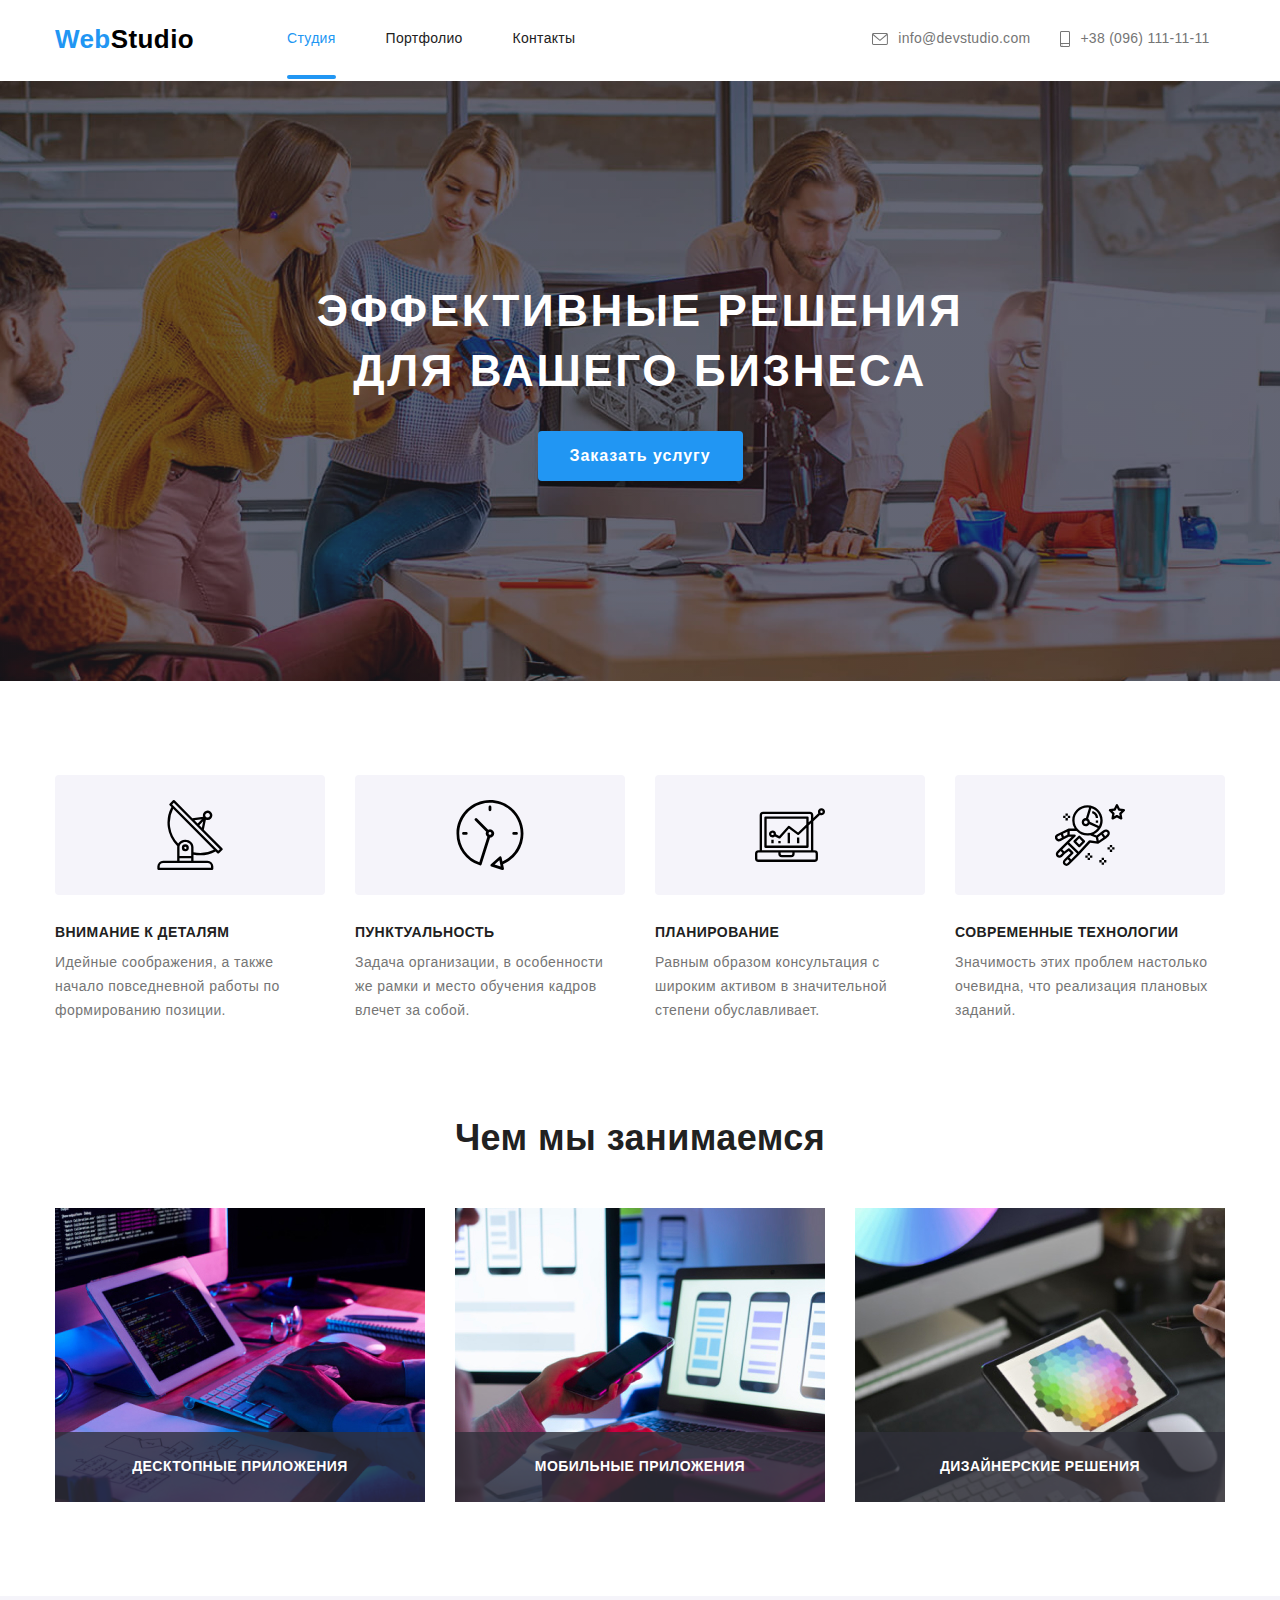
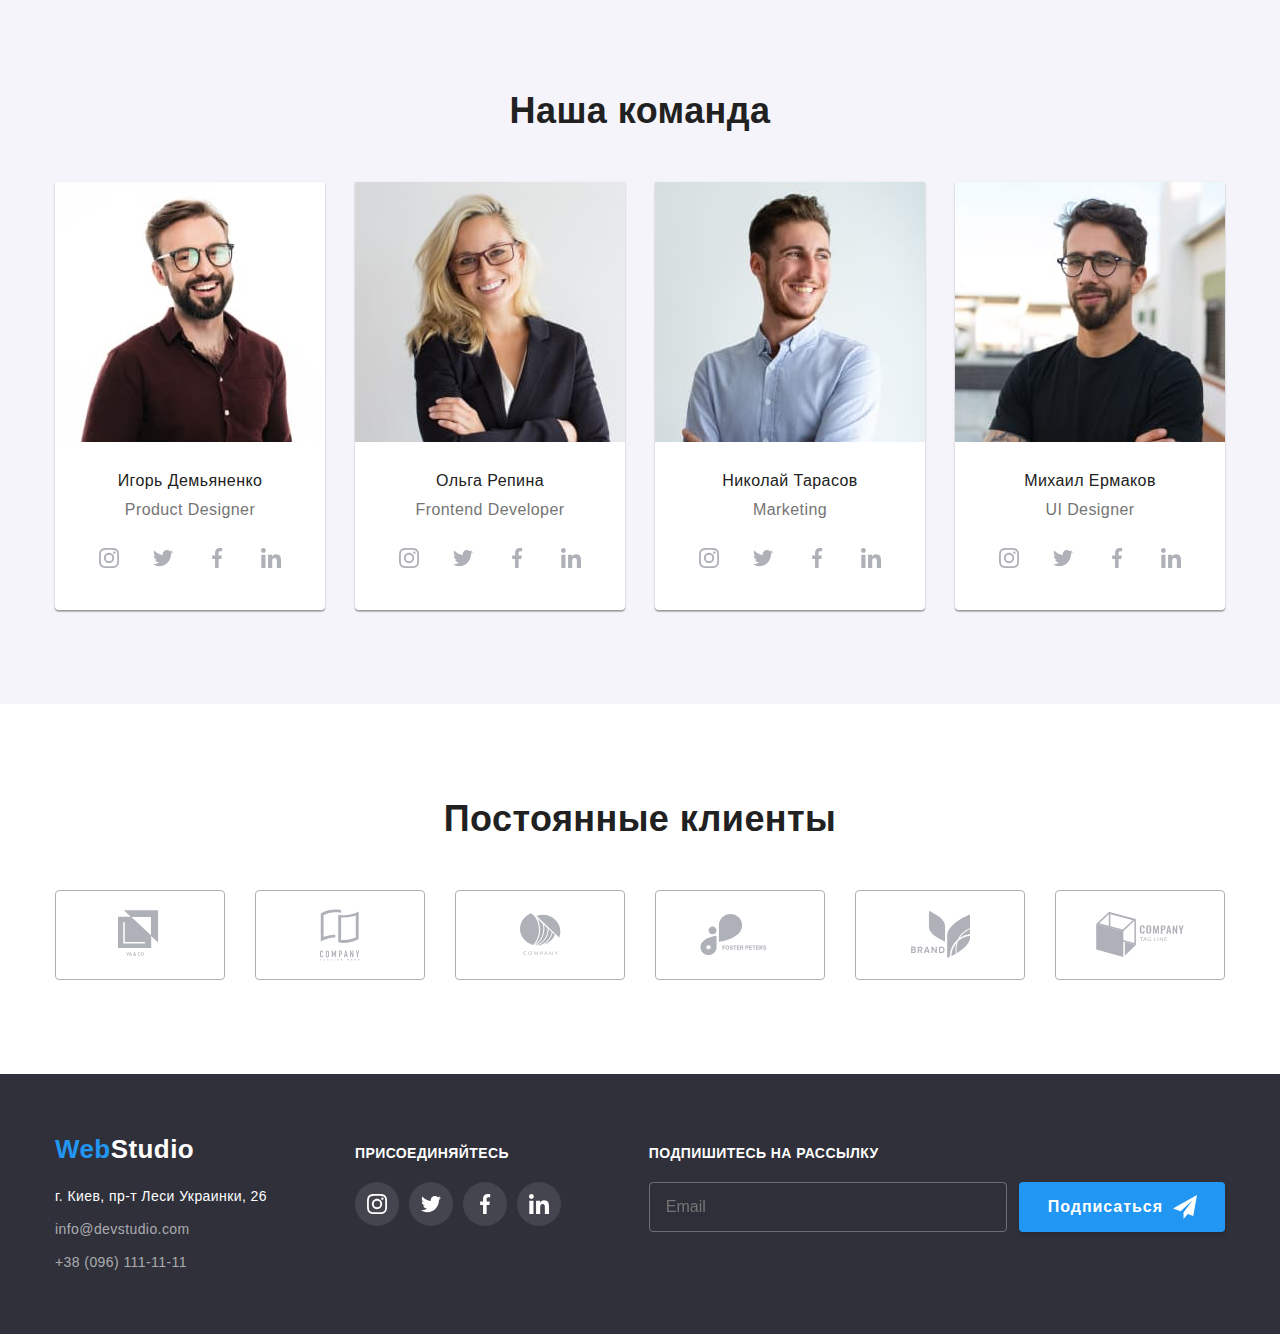
==== commit 9802e3e9: "svg добавление и картинок" ====
--- a/index.html
+++ b/index.html
@@ -202,17 +202,17 @@
         <h2 class="section__title">Чем мы занимаемся</h2>
         <ul class="section-jobs__list list">
           <li class="section-jobs__item section-jobs__item--foto-thumb"><img
-              srcset="./images/box/box1.jpg 1x, ./images/box/box1@2x.jpg 2x" src="./images/box/box1.jpg" width="370"
+              srcset="./images/deskription/kod.jpg 1x, ./images/deskription/kod@2x.jpg 2x" src="./images/deskription/kod.jpg" width="370"
               alt="Сотрудник пишет код.">
             <p class="section-jobs__text">Десктопные приложения</p>
           </li>
           <li class="section-jobs__item section-jobs__item--foto-thumb"><img
-              srcset="./images/box/box2.jpg 1x, ./images/box/box2@2x.jpg 2x" src="./images/box/box2.jpg" width="370"
+              srcset="./images/deskription/nout.jpg 1x, ./images/deskription/nout@2x.jpg 2x" src="./images/deskription/nout.jpg" width="370"
               alt="Сотрудник настраивает стили.">
             <p class="section-jobs__text">Мобильные приложения</p>
           </li>
           <li class="section-jobs__item section-jobs__item--foto-thumb"><img
-              srcset="./images/box/box3.jpg 1x, ./images/box/box3@2x.jpg 2x" src="./images/box/box3.jpg" width="370"
+              srcset="./images/deskription/planshet.jpg 1x, ./images/deskription/planshet@2x.jpg 2x" src="./images/deskription/planshet.jpg" width="370"
               alt="Сотрудник настраивает цветовую палитру.">
             <p class="section-jobs__text">Дизайнерские решения</p>
           </li>
@@ -225,13 +225,13 @@
         <ul class="team__list list">
           <li class="team__item">
             <picture>
-              <source srcset="./images/team/desktop/i.d.desktop.jpg 1x, ./images/team/desktop/i.d.desktop@2x.jpg 2x"
+              <source srcset="./images/team/desktop.jpg 1x, ./images/team/desktop@2x.jpg 2x"
                 media="(min-width: 1200px)" type="image/jpeg" />
-              <source srcset="./images/team/tablet/i.d.tablet.jpg 1x, ./images/team/tablet/i.d.tablet@2x.jpg 2x"
+              <source srcset="./images/team/tablet.jpg 1x, ./images/team/tablet@2x.jpg 2x"
                 media="(min-width: 768px)" type="image/jpeg" />
-              <source srcset="./images/team/mobile/i.d.mobile.jpg 1x, ./images/team/mobile/i.d.mobile@2x.jpg 2x"
+              <source srcset="./images/team/mobile.jpg 1x, ./images/team/mobile@2x.jpg 2x"
                 media="(max-width: 767px)" type="image/jpeg" />
-              <img src="./images/team/mobile/i.d.mobile.jpg" width="450" alt="На фото Игорь Демьяненко">
+              <img src="./images/team/mobile.jpg" width="450" alt="На фото Игорь Демьяненко">
             </picture>
             <div class="team__card-box">
               <h3 class="team__card-title">Игорь Демьяненко</h3>
@@ -274,13 +274,13 @@
           </li>
           <li class="team__item">
             <picture>
-              <source srcset="./images/team/desktop/o.r.desktop.jpg 1x, ./images/team/desktop/o.r.desktop@2x.jpg 2x"
+              <source srcset="./images/team/desktop2.jpg 1x, ./images/team/desktop2@2x.jpg 2x"
                 media="(min-width: 1200px)" type="image/jpeg" />
-              <source srcset="./images/team/tablet/o.r.tablet.jpg 1x, ./images/team/tablet/o.r.tablet@2x.jpg 2x"
+              <source srcset="./images/team/tablet2.jpg 1x, ./images/team/tablet2@2x.jpg 2x"
                 media="(min-width: 768px)" type="image/jpeg" />
-              <source srcset="./images/team/mobile/o.r.mobile.jpg 1x, ./images/team/mobile/o.r.mobile@2x.jpg 2x"
+              <source srcset="./images/team/mobile2.jpg 1x, ./images/team/mobile2@2x.jpg 2x"
                 media="(max-width: 767px)" type="image/jpeg" />
-              <img src="./images/team/mobile/o.r.mobile.jpg" width="450" alt="На фото Ольга Репина">
+              <img src="./images/team/mobile2.jpg" width="450" alt="На фото Ольга Репина">
             </picture>
             <div class="team__card-box">
               <h3 class="team__card-title">Ольга Репина</h3>
@@ -323,13 +323,13 @@
           </li>
           <li class="team__item">
             <picture>
-              <source srcset="./images/team/desktop/n.t.desktop.jpg 1x, ./images/team/desktop/n.t.desktop@2x.jpg 2x"
+              <source srcset="./images/team/desktop3.jpg 1x, ./images/team/desktop3@2x.jpg 2x"
                 media="(min-width: 1200px)" type="image/jpeg" />
-              <source srcset="./images/team/tablet/n.t.tablet.jpg 1x, ./images/team/tablet/n.t.tablet@2x.jpg 2x"
+              <source srcset="./images/team/tablet3.jpg 1x, ./images/team/tablet3@2x.jpg 2x"
                 media="(min-width: 768px)" type="image/jpeg" />
-              <source srcset="./images/team/mobile/n.t.mobile.jpg 1x, ./images/team/mobile/n.t.mobile@2x.jpg 2x"
+              <source srcset="./images/team/mobile3.jpg 1x, ./images/team/mobile3@2x.jpg 2x"
                 media="(max-width: 767px)" type="image/jpeg" />
-              <img src="./images/team/mobile/n.t.mobile.jpg" width="450" alt="На фото Николай Тарасов">
+              <img src="./images/team/mobile3.jpg" width="450" alt="На фото Николай Тарасов">
             </picture>
             <div class="team__card-box">
               <h3 class="team__card-title">Николай Тарасов</h3>
@@ -372,13 +372,13 @@
           </li>
           <li class="team__item">
             <picture>
-              <source srcset="./images/team/desktop/m.e.desktop.jpg 1x, ./images/team/desktop/m.e.desktop@2x.jpg 2x"
+              <source srcset="./images/team/desktop4.jpg 1x, ./images/team/desktop4@2x.jpg 2x"
                 media="(min-width: 1200px)" type="image/jpeg" />
-              <source srcset="./images/team/tablet/m.e.tablet.jpg 1x, ./images/team/tablet/m.e.tablet@2x.jpg 2x"
+              <source srcset="./images/team/tablet4.jpg 1x, ./images/team/tablet4@2x.jpg 2x"
                 media="(min-width: 768px)" type="image/jpeg" />
-              <source srcset="./images/team/mobile/m.e.mobile.jpg 1x, ./images/team/mobile/m.e.mobile@2x.jpg 2x"
+              <source srcset="./images/team/mobile4.jpg 1x, ./images/team/mobile4@2x.jpg 2x"
                 media="(max-width: 767px)" type="image/jpeg" />
-              <img src="./images/team/mobile/m.e.mobile.jpg" width="450" alt="На фото Михаил Ермаков">
+              <img src="./images/team/mobile4.jpg" width="450" alt="На фото Михаил Ермаков">
             </picture>
             <div class="team__card-box">
               <h3 class="team__card-title">Михаил Ермаков</h3>
--- a/css/styles.min.css
+++ b/css/styles.min.css
@@ -1,4 +1,4 @@
-/*! modern-normalize | MIT License | https://github.com/sindresorhus/modern-normalize */html{box-sizing:border-box}*,::after,::before{box-sizing:inherit}html{line-height:1.15}body{margin:0}h1{font-size:2em;margin:.67em 0}hr{box-sizing:content-box;height:0}pre{font-family:monospace,monospace;font-size:1em}a{-webkit-text-decoration-skip:objects}abbr[title]{text-decoration:underline dotted}b,strong{font-weight:bolder}code,kbd,samp{font-family:monospace,monospace;font-size:1em}small{font-size:80%}sub,sup{font-size:75%;line-height:0;position:relative;vertical-align:baseline}sub{bottom:-.25em}sup{top:-.5em}button,input,optgroup,select,textarea{font-family:inherit;font-size:100%;line-height:1.15;margin:0}button,select{text-transform:none}[type=reset],[type=submit],button{-webkit-appearance:button}[type=button]::-moz-focus-inner,[type=reset]::-moz-focus-inner,[type=submit]::-moz-focus-inner,button::-moz-focus-inner{border-style:none;padding:0}[type=button]:-moz-focusring,[type=reset]:-moz-focusring,[type=submit]:-moz-focusring,button:-moz-focusring{outline:1px dotted ButtonText}fieldset{padding:.35em .75em .625em}legend{padding:0}progress{vertical-align:baseline}[type=number]::-webkit-inner-spin-button,[type=number]::-webkit-outer-spin-button{height:auto}[type=search]{-webkit-appearance:textfield;outline-offset:-2px}[type=search]::-webkit-search-cancel-button,[type=search]::-webkit-search-decoration{-webkit-appearance:none}::-webkit-file-upload-button{-webkit-appearance:button;font:inherit}details{display:block}summary{display:list-item}@font-face{font-family:'Raleway';font-style:normal;font-weight:400;src:url("../fonts/raleway-v19-latin_cyrillic-regular.eot");src:local(""),url("../fonts/raleway-v19-latin_cyrillic-regular.eot?#iefix") format("embedded-opentype"),url("../fonts/raleway-v19-latin_cyrillic-regular.woff2") format("woff2"),url("../fonts/raleway-v19-latin_cyrillic-regular.woff") format("woff"),url("../fonts/raleway-v19-latin_cyrillic-regular.ttf") format("truetype"),url("../fonts/raleway-v19-latin_cyrillic-regular.svg#Raleway") format("svg")}@font-face{font-family:'Raleway';font-style:normal;font-weight:700;src:url("../fonts/raleway-v19-latin_cyrillic-700.eot");src:local(""),url("../fonts/raleway-v19-latin_cyrillic-700.eot?#iefix") format("embedded-opentype"),url("../fonts/raleway-v19-latin_cyrillic-700.woff2") format("woff2"),url("../fonts/raleway-v19-latin_cyrillic-700.woff") format("woff"),url("../fonts/raleway-v19-latin_cyrillic-700.ttf") format("truetype"),url("../fonts/raleway-v19-latin_cyrillic-700.svg#Raleway") format("svg")}@font-face{font-family:'Roboto';font-style:normal;font-weight:400;src:url("../fonts/roboto-v27-latin_cyrillic-regular.eot");src:local(""),url("../fonts/roboto-v27-latin_cyrillic-regular.eot?#iefix") format("embedded-opentype"),url("../fonts/roboto-v27-latin_cyrillic-regular.woff2") format("woff2"),url("../fonts/roboto-v27-latin_cyrillic-regular.woff") format("woff"),url("../fonts/roboto-v27-latin_cyrillic-regular.ttf") format("truetype"),url("../fonts/roboto-v27-latin_cyrillic-regular.svg#Roboto") format("svg")}@font-face{font-family:'Roboto';font-style:normal;font-weight:500;src:url("../fonts/roboto-v27-latin_cyrillic-500.eot");src:local(""),url("../fonts/roboto-v27-latin_cyrillic-500.eot?#iefix") format("embedded-opentype"),url("../fonts/roboto-v27-latin_cyrillic-500.woff2") format("woff2"),url("../fonts/roboto-v27-latin_cyrillic-500.woff") format("woff"),url("../fonts/roboto-v27-latin_cyrillic-500.ttf") format("truetype"),url("../fonts/roboto-v27-latin_cyrillic-500.svg#Roboto") format("svg")}@font-face{font-family:'Roboto';font-style:normal;font-weight:700;src:url("../fonts/roboto-v27-latin_cyrillic-700.eot");src:local(""),url("../fonts/roboto-v27-latin_cyrillic-700.eot?#iefix") format("embedded-opentype"),url("../fonts/roboto-v27-latin_cyrillic-700.woff2") format("woff2"),url("../fonts/roboto-v27-latin_cyrillic-700.woff") format("woff"),url("../fonts/roboto-v27-latin_cyrillic-700.ttf") format("truetype"),url("../fonts/roboto-v27-latin_cyrillic-700.svg#Roboto") format("svg")}@font-face{font-family:'Roboto';font-style:normal;font-weight:900;src:url("../fonts/roboto-v27-latin_cyrillic-900.eot");src:local(""),url("../fonts/roboto-v27-latin_cyrillic-900.eot?#iefix") format("embedded-opentype"),url("../fonts/roboto-v27-latin_cyrillic-900.woff2") format("woff2"),url("../fonts/roboto-v27-latin_cyrillic-900.woff") format("woff"),url("../fonts/roboto-v27-latin_cyrillic-900.ttf") format("truetype"),url("../fonts/roboto-v27-latin_cyrillic-900.svg#Roboto") format("svg")}body{background-color:#fff;color:#212121;font-family:Roboto, sans-serif;font-weight:400;font-size:14px;line-height:1.71;letter-spacing:0.03em}html{box-sizing:border-box}*,*::after,*::before{box-sizing:inherit}h1,h2,h3,h4,h5,h6,p{margin-top:0}img{display:block;max-width:100%;height:auto}.list{list-style:none;text-decoration:none;color:inherit;padding:0;margin:0}.list-border{border:none}.visually-hidden{position:absolute !important;clip:rect(1px 1px 1px 1px);clip:rect(1px, 1px, 1px, 1px);padding:0 !important;border:0 !important;height:1px !important;width:1px !important;overflow:hidden}.container{width:100%;min-width:320px;padding-right:15px;padding-left:15px;margin-right:auto;margin-left:auto}@media screen and (min-width: 480px){.container{width:480px}}@media screen and (min-width: 768px){.container{width:768px}}@media screen and (min-width: 1200px){.container{width:1200px}}.section{padding-top:60px;padding-bottom:60px}@media screen and (min-width: 1200px){.section{padding-top:94px;padding-bottom:94px}}.section__title{font-weight:700;font-size:28px;line-height:1.17;text-align:center;margin-bottom:30px}@media screen and (min-width: 1200px){.section__title{font-size:36px;line-height:1.16;margin-bottom:50px}}.container{padding-right:15px;padding-left:15px;margin-right:auto;margin-left:auto}@media screen and (min-width: 480px){.container{max-width:480px}}@media screen and (min-width: 768px){.container{max-width:768px}}@media screen and (min-width: 1200px){.container{max-width:1200px}}.button{display:inline-flex;padding:10px 32px;min-width:200px;color:#fff;background-color:#2196f3;font-family:inherit;font-weight:700;font-size:16px;line-height:1.87;letter-spacing:0.06em;border:none;cursor:pointer;box-shadow:0px 4px 4px rgba(0,0,0,0.15);border-radius:4px;transition:background-color 250ms cubic-bezier(0.4, 0, 0.2, 1)}.button:hover,.button:focus{background-color:#188ce8}.subscribe--button{align-items:center;text-align:center;padding-left:29px;padding-right:28px}.subscribe__icon{margin-left:10px;fill:currentColor}.button--send{align-items:center;text-align:center;padding-left:56px;padding-right:55px}.modal__button-close{position:absolute;right:8px;top:8px;width:30px;height:30px;border:1px solid rgba(0,0,0,0.1);background:#fff;border-radius:50%;cursor:pointer}.modal__icon{position:absolute;transform:translate(-50%, -50%);fill:#000;transition:fill 250ms cubic-bezier(0.4, 0, 0.2, 1)}.modal__button-close:hover .modal__icon,.modal__button-close:focus .modal__icon{fill:#2196f3}.filter__button{background-color:#f5f4fa;display:inline-block;font-family:inherit;font-weight:500;font-size:16px;line-height:1.62;text-align:center;padding:6px 22px;border-radius:4px;border:transparent;cursor:pointer;transition:background-color 250ms cubic-bezier(0.4, 0, 0.2, 1),color 250ms cubic-bezier(0.4, 0, 0.2, 1),box-shadow 250ms cubic-bezier(0.4, 0, 0.2, 1)}.filter__button:hover,.filter__button:focus{color:#fff;background-color:#2196f3;box-shadow:0px 3px 1px rgba(0,0,0,0.1),0px 1px 2px rgba(0,0,0,0.08),0px 2px 2px rgba(0,0,0,0.12)}.page-header__button-menu{display:flex;justify-content:center;align-items:center;width:40px;height:40px;border:none;background-color:transparent;cursor:pointer}@media screen and (min-width: 768px){.page-header__button-menu{display:none}}.button-menu__icon-open{fill:#000;transition:fill 250ms cubic-bezier(0.4, 0, 0.2, 1)}.page-header__button-menu:hover .button-menu__icon-open,.page-header__button-menu:focus .button-menu__icon-open{fill:#2196f3}.page-header__button-menu-close{position:absolute;display:block;right:0;top:10px;width:40px;height:40px;border:none;background-color:transparent;cursor:pointer}@media screen and (min-width: 768px){.page-header__button-menu-close{display:none}}.button-menu__icon-close{position:absolute;transform:translate(-50%, -50%);fill:#000;transition:fill 250ms cubic-bezier(0.4, 0, 0.2, 1)}.page-header__button-menu-close:hover .button-menu__icon-close,.page-header__button-menu-close:focus .button-menu__icon-close{fill:#2196f3}@media screen and (max-width: 767px){.menu-container.is-close{visibility:hidden;opacity:0;pointer-events:none}}@media screen and (max-width: 767px){.menu-container{position:fixed;top:0;left:0;width:100%;height:100%;background-color:#fff;opacity:1;visibility:visible;transition:opacity 250ms cubic-bezier(0.4, 0, 0.2, 1),visibility 250ms cubic-bezier(0.4, 0, 0.2, 1);z-index:1}}@media screen and (min-width: 768px){.menu-container{display:flex}}@media screen and (max-width: 767px){.page-header__menu{position:absolute;top:50%;left:50%;width:100%;max-width:450px;min-width:320px;min-height:490px;height:100vh;transform:translate(-50%, -50%)}}@media screen and (min-width: 768px){.page-header__menu{display:flex}}.menu-list{position:absolute;display:flex;flex-wrap:wrap;bottom:48px;left:25px;font-weight:500;font-size:18px;line-height:1.22;letter-spacing:0.02em;color:#2196f3}@media screen and (min-width: 768px){.menu-list{display:none}}.menu-list__item:not(:last-child){padding-right:10px;margin-right:10px;border-right:1px solid rgba(33,33,33,0.2)}@media screen and (max-width: 383px){.menu-list__item:last-child{margin-top:5px}.menu-list__item:nth-child(n+3){border-right:none}}.logo{display:inline-block;color:#000;font-family:Raleway, sans-serif;font-weight:700;font-size:24px;line-height:1.16;text-decoration:none}@media screen and (min-width: 1200px){.logo{font-size:26px;line-height:1.19}}.logo__text{color:#2196f3}.logo__text--change{color:#fff}.backdrop.is-hidden{visibility:hidden;opacity:0;pointer-events:none}.backdrop{position:fixed;top:0;left:0;width:100%;height:100%;background-color:rgba(0,0,0,0.2);opacity:1;visibility:visible;transition:opacity 250ms cubic-bezier(0.4, 0, 0.2, 1),visibility 250ms cubic-bezier(0.4, 0, 0.2, 1);z-index:1}.modal{display:flex;position:relative;top:50%;left:50%;max-width:450px;height:609px;transform:translate(-50%, -50%);background:#fff;box-shadow:0px 1px 3px rgba(0,0,0,0.12),0px 1px 1px rgba(0,0,0,0.14),0px 2px 1px rgba(0,0,0,0.2);border-radius:4px}@media screen and (min-width: 1200px){.modal{max-width:528px;height:581px}}.form-modal{position:absolute;top:40px;left:40px;width:370px}@media screen and (min-width: 1200px){.form-modal{width:448px}}.form-modal__title{margin-bottom:12px;font-weight:700;font-size:20px;line-height:23px}.form-modal__field{position:relative;display:flex;flex-direction:column;text-align:left;margin-bottom:10px}.form-modal__field--area{margin-bottom:0}.form-modal__input{width:100%;margin:0;padding:11px 12px 11px 42px;border:1px solid rgba(33,33,33,0.2);box-sizing:border-box;border-radius:4px;cursor:pointer;transition:border 250ms cubic-bezier(0.4, 0, 0.2, 1)}.form-modal__input:hover{border-color:#2196f3}.form-modal__input--area{margin-bottom:20px;padding:12px 16px;height:120px;resize:none;font-size:14px;line-height:1.14;letter-spacing:0.01em}.form-modal__input--area::placeholder{color:rgba(117,117,117,0.5)}.form-modal__text{margin-bottom:4px;font-size:12px;line-height:1.16;letter-spacing:0.01em;color:#757575}.form-modal__icon{position:absolute;top:50%;left:12px;fill:#212121;transition:fill 250ms cubic-bezier(0.4, 0, 0.2, 1)}.form-modal__input:hover+.form-modal__icon,.form-modal__input:focus+.form-modal__icon{fill:#2196f3}.form-modal__checkbox{display:flex;justify-content:center;align-items:center;margin-bottom:30px;cursor:pointer}.form-modal__checkbox-icon{fill:none;border:2px solid;border-radius:2px;transition:background-color 250ms cubic-bezier(0.4, 0, 0.2, 1),fill 250ms cubic-bezier(0.4, 0, 0.2, 1),box-shadow 250ms cubic-bezier(0.4, 0, 0.2, 1)}.form-modal__check-icon-box:focus+.form-modal__checkbox-icon{border:2px solid #2196f3}.form-modal__check-icon-box:checked+.form-modal__checkbox-icon{border:none;fill:#fff;background-color:#2196f3}.form-modal__check-icon-box:checked:focus+.form-modal__checkbox-icon{box-shadow:0px 4px 4px rgba(0,0,0,0.25)}.form-modal__checkbox-text--agreement{margin-left:3px;font-size:12px;line-height:0.95;border-bottom:1px solid currentColor;color:#2196f3}@media screen and (min-width: 1200px){.form-modal__checkbox-text--agreement{font-size:14px;line-height:0.95}}.form-modal__checkbox-text{margin:0;margin-left:7px;font-size:12px;line-height:1.16;color:#757575}@media screen and (min-width: 1200px){.form-modal__checkbox-text{font-size:14px;line-height:1.71}}.social-network{display:inline-flex}.social-network__item:not(:first-child){margin-left:10px}.social-network__link{display:flex;justify-content:center;align-items:center;width:44px;height:44px;border-radius:50%;transition:background-color 250ms cubic-bezier(0.4, 0, 0.2, 1)}.social-network__link:hover,.social-network__link:focus{background-color:#2196f3}.social-network__link--change{background:rgba(255,255,255,0.1);transition:background-color 250ms cubic-bezier(0.4, 0, 0.2, 1)}.social-network__icon{fill:#afb1b8;transition:fill 250ms cubic-bezier(0.4, 0, 0.2, 1)}.social-network__link:hover .social-network__icon,.social-network__link:focus .social-network__icon{fill:#fff}.social-network__icon--change{fill:#fff}.page-header{padding-top:10px;padding-bottom:10px}.page-header--border{border-bottom:1px solid #eee}.page-header--correction{padding-top:9px}@media screen and (min-width: 768px){.page-header{padding-top:21px;padding-bottom:21px}.page-header--correction{padding-top:20px}}@media screen and (min-width: 1200px){.page-header{padding-top:24px;padding-bottom:25px}.page-header--size{padding-bottom:26px}}.page-header .container{position:relative;align-items:center}@media screen and (min-width: 768px){.page-header .container{justify-content:flex-end}}@media screen and (min-width: 768px){.page-header__logo--size{margin-right:88px}}@media screen and (min-width: 1200px){.page-header__logo--size{margin-right:93px}}@media screen and (max-width: 767px){.page-header__nav{display:flex;align-items:center;justify-content:space-between}}@media screen and (min-width: 768px){.page-header__nav{display:flex;align-items:center}}@media screen and (max-width: 767px){.site-nav{position:absolute;top:48px;left:25px;align-items:center}}@media screen and (min-width: 768px){.site-nav{display:flex;align-items:center}}.site-nav__item{font-weight:500;font-size:40px;line-height:1.18;letter-spacing:0.02em}@media screen and (max-width: 767px){.site-nav__item:not(:last-child){margin-bottom:32px}}@media screen and (min-width: 768px){.site-nav__item{margin-bottom:0;font-weight:500;font-size:14px;line-height:1.14}.site-nav__item:not(:last-child){margin-right:50px}}.site-nav__link{color:#212121;transition:color 250ms cubic-bezier(0.4, 0, 0.2, 1)}.site-nav__link:hover,.site-nav__link:focus{color:#2196f3}.site-nav__link--current{position:relative;color:#2196f3}@media screen and (min-width: 768px){.site-nav__link--current::after{content:'';position:absolute;top:44px;left:0;display:block;width:100%;height:4px;background:#2196f3;border-radius:2px}}@media screen and (min-width: 768px) and (min-width: 1200px){.site-nav__link--current::after{top:45px}}@media screen and (max-width: 767px){.auth-nav{position:absolute;bottom:134px;left:25px;display:inline-flex;flex-direction:column;font-weight:500;font-size:24px;line-height:1.16;letter-spacing:0.02em}}@media screen and (min-width: 768px){.auth-nav{display:inline-flex;flex-direction:column-reverse;align-items:baseline;font-weight:500;font-size:12px;line-height:1.16;letter-spacing:0.02em;margin-left:84px}}@media screen and (min-width: 1200px){.auth-nav{display:flex;flex-direction:row-reverse;align-items:stretch;font-weight:500;font-size:14px;line-height:1.14;margin-left:297px}}@media screen and (max-width: 767px){.auth-nav__item:not(:last-child){margin-bottom:32px}}@media screen and (min-width: 768px){.auth-nav__item:not(:first-child){margin-bottom:7px}}@media screen and (min-width: 1200px){.auth-nav__item:not(:first-child){margin-right:30px;margin-bottom:0}}.auth-nav__icon{display:none}@media screen and (min-width: 768px){.auth-nav__icon{display:block;margin-right:8px;fill:currentColor;transition:fill 250ms cubic-bezier(0.4, 0, 0.2, 1)}.auth-nav__link:hover .auth-nav__icon,.auth-nav__link:focus .auth-nav__icon{fill:#2196f3}.auth-nav__icon--tel{width:10px;height:14px}.auth-nav__icon--mail{width:14px;height:10px}}@media screen and (min-width: 1200px){.auth-nav__icon{margin-right:10px}.auth-nav__icon--tel{width:10px;height:16px}.auth-nav__icon--mail{width:16px;height:12px}}.auth-nav__link{padding-top:1px;padding-bottom:1px;display:flex;align-items:center;color:#757575;transition:color 250ms cubic-bezier(0.4, 0, 0.2, 1)}.auth-nav__link:hover,.auth-nav__link:focus{color:#2196f3}@media screen and (max-width: 767px){.auth-nav__link:hover,.auth-nav__link:focus{font-size:34px;line-height:1.17}}.hero{background-color:#c4c4c4;text-align:center;padding-top:118px;padding-bottom:118px}@media screen and (min-width: 1200px){.hero{padding-top:200px;padding-bottom:200px}}.hero--banner{height:400px;max-width:480px;margin-left:auto;margin-right:auto;background-image:linear-gradient(to right, rgba(47,48,58,0.4), rgba(47,48,58,0.4)),url(../images/hero/hero.mobile.jpg);background-repeat:no-repeat;background-position:center;background-size:cover}@media (min-device-pixel-ratio: 2), (min-resolution: 192dpi), (min-resolution: 2dppx){.hero--banner{background-image:linear-gradient(to right, rgba(47,48,58,0.4), rgba(47,48,58,0.4)),url(../images/hero/hero.mobile@2x.jpg)}}@media screen and (min-width: 768px){.hero--banner{max-width:768px;background-image:linear-gradient(to right, rgba(47,48,58,0.4), rgba(47,48,58,0.4)),url(../images/hero/hero.tablet.jpg)}}@media screen and (min-width: 768px) and (min-width: 768px){.hero--banner{background-image:linear-gradient(to right, rgba(47,48,58,0.4), rgba(47,48,58,0.4)),url(../images/hero/hero.tablet@2x.jpg)}}@media screen and (min-width: 1200px){.hero--banner{height:600px;max-width:1600px;background-image:linear-gradient(to right, rgba(47,48,58,0.4), rgba(47,48,58,0.4)),url(../images/hero/hero.desktop.jpg)}}@media screen and (min-width: 1200px) and (min-width: 1200px){.hero--banner{background-image:linear-gradient(to right, rgba(47,48,58,0.4), rgba(47,48,58,0.4)),url(../images/hero/hero.desktop@2x.jpg)}}.hero__center{display:flex;flex-direction:column}.hero__title{display:inline-block;color:#fff;font-weight:900;font-size:26px;line-height:1.62;max-width:360px;letter-spacing:0.06em;text-transform:uppercase;margin-right:auto;margin-left:auto;margin-bottom:30px}@media screen and (min-width: 1200px){.hero__title{font-size:44px;line-height:1.36;max-width:696px}}.description__list{padding:0;margin:0}@media screen and (min-width: 768px){.description__list{display:flex;flex-wrap:wrap;margin-left:calc(-1 * 30px);margin-bottom:-30px}}@media screen and (min-width: 1200px){.description__list{margin-left:calc(-1 * 30px)}}.description__item-box{display:flex;justify-content:center;align-items:center;min-height:120px;margin-bottom:30px;background:#f5f4fa;border-radius:4px}@media screen and (max-width: 767px){.description__item:not(:last-child){margin-bottom:30px}}@media screen and (min-width: 768px){.description__item{flex-basis:calc(+/*! modern-normalize | MIT License | https://github.com/sindresorhus/modern-normalize */html{box-sizing:border-box}*,::after,::before{box-sizing:inherit}html{line-height:1.15}body{margin:0}h1{font-size:2em;margin:.67em 0}hr{box-sizing:content-box;height:0}pre{font-family:monospace,monospace;font-size:1em}a{-webkit-text-decoration-skip:objects}abbr[title]{text-decoration:underline dotted}b,strong{font-weight:bolder}code,kbd,samp{font-family:monospace,monospace;font-size:1em}small{font-size:80%}sub,sup{font-size:75%;line-height:0;position:relative;vertical-align:baseline}sub{bottom:-.25em}sup{top:-.5em}button,input,optgroup,select,textarea{font-family:inherit;font-size:100%;line-height:1.15;margin:0}button,select{text-transform:none}[type=reset],[type=submit],button{-webkit-appearance:button}[type=button]::-moz-focus-inner,[type=reset]::-moz-focus-inner,[type=submit]::-moz-focus-inner,button::-moz-focus-inner{border-style:none;padding:0}[type=button]:-moz-focusring,[type=reset]:-moz-focusring,[type=submit]:-moz-focusring,button:-moz-focusring{outline:1px dotted ButtonText}fieldset{padding:.35em .75em .625em}legend{padding:0}progress{vertical-align:baseline}[type=number]::-webkit-inner-spin-button,[type=number]::-webkit-outer-spin-button{height:auto}[type=search]{-webkit-appearance:textfield;outline-offset:-2px}[type=search]::-webkit-search-cancel-button,[type=search]::-webkit-search-decoration{-webkit-appearance:none}::-webkit-file-upload-button{-webkit-appearance:button;font:inherit}details{display:block}summary{display:list-item}@font-face{font-family:'Raleway';font-style:normal;font-weight:400;src:url("../fonts/raleway-v19-latin_cyrillic-regular.eot");src:local(""),url("../fonts/raleway-v19-latin_cyrillic-regular.eot?#iefix") format("embedded-opentype"),url("../fonts/raleway-v19-latin_cyrillic-regular.woff2") format("woff2"),url("../fonts/raleway-v19-latin_cyrillic-regular.woff") format("woff"),url("../fonts/raleway-v19-latin_cyrillic-regular.ttf") format("truetype"),url("../fonts/raleway-v19-latin_cyrillic-regular.svg#Raleway") format("svg")}@font-face{font-family:'Raleway';font-style:normal;font-weight:700;src:url("../fonts/raleway-v19-latin_cyrillic-700.eot");src:local(""),url("../fonts/raleway-v19-latin_cyrillic-700.eot?#iefix") format("embedded-opentype"),url("../fonts/raleway-v19-latin_cyrillic-700.woff2") format("woff2"),url("../fonts/raleway-v19-latin_cyrillic-700.woff") format("woff"),url("../fonts/raleway-v19-latin_cyrillic-700.ttf") format("truetype"),url("../fonts/raleway-v19-latin_cyrillic-700.svg#Raleway") format("svg")}@font-face{font-family:'Roboto';font-style:normal;font-weight:400;src:url("../fonts/roboto-v27-latin_cyrillic-regular.eot");src:local(""),url("../fonts/roboto-v27-latin_cyrillic-regular.eot?#iefix") format("embedded-opentype"),url("../fonts/roboto-v27-latin_cyrillic-regular.woff2") format("woff2"),url("../fonts/roboto-v27-latin_cyrillic-regular.woff") format("woff"),url("../fonts/roboto-v27-latin_cyrillic-regular.ttf") format("truetype"),url("../fonts/roboto-v27-latin_cyrillic-regular.svg#Roboto") format("svg")}@font-face{font-family:'Roboto';font-style:normal;font-weight:500;src:url("../fonts/roboto-v27-latin_cyrillic-500.eot");src:local(""),url("../fonts/roboto-v27-latin_cyrillic-500.eot?#iefix") format("embedded-opentype"),url("../fonts/roboto-v27-latin_cyrillic-500.woff2") format("woff2"),url("../fonts/roboto-v27-latin_cyrillic-500.woff") format("woff"),url("../fonts/roboto-v27-latin_cyrillic-500.ttf") format("truetype"),url("../fonts/roboto-v27-latin_cyrillic-500.svg#Roboto") format("svg")}@font-face{font-family:'Roboto';font-style:normal;font-weight:700;src:url("../fonts/roboto-v27-latin_cyrillic-700.eot");src:local(""),url("../fonts/roboto-v27-latin_cyrillic-700.eot?#iefix") format("embedded-opentype"),url("../fonts/roboto-v27-latin_cyrillic-700.woff2") format("woff2"),url("../fonts/roboto-v27-latin_cyrillic-700.woff") format("woff"),url("../fonts/roboto-v27-latin_cyrillic-700.ttf") format("truetype"),url("../fonts/roboto-v27-latin_cyrillic-700.svg#Roboto") format("svg")}@font-face{font-family:'Roboto';font-style:normal;font-weight:900;src:url("../fonts/roboto-v27-latin_cyrillic-900.eot");src:local(""),url("../fonts/roboto-v27-latin_cyrillic-900.eot?#iefix") format("embedded-opentype"),url("../fonts/roboto-v27-latin_cyrillic-900.woff2") format("woff2"),url("../fonts/roboto-v27-latin_cyrillic-900.woff") format("woff"),url("../fonts/roboto-v27-latin_cyrillic-900.ttf") format("truetype"),url("../fonts/roboto-v27-latin_cyrillic-900.svg#Roboto") format("svg")}body{background-color:#fff;color:#212121;font-family:Roboto, sans-serif;font-weight:400;font-size:14px;line-height:1.71;letter-spacing:0.03em}html{box-sizing:border-box}*,*::after,*::before{box-sizing:inherit}h1,h2,h3,h4,h5,h6,p{margin-top:0}img{display:block;max-width:100%;height:auto}.list{list-style:none;text-decoration:none;color:inherit;padding:0;margin:0}.list-border{border:none}.visually-hidden{position:absolute !important;clip:rect(1px 1px 1px 1px);clip:rect(1px, 1px, 1px, 1px);padding:0 !important;border:0 !important;height:1px !important;width:1px !important;overflow:hidden}.container{width:100%;min-width:320px;padding-right:15px;padding-left:15px;margin-right:auto;margin-left:auto}@media screen and (min-width: 480px){.container{width:480px}}@media screen and (min-width: 768px){.container{width:768px}}@media screen and (min-width: 1200px){.container{width:1200px}}.section{padding-top:60px;padding-bottom:60px}@media screen and (min-width: 1200px){.section{padding-top:94px;padding-bottom:94px}}.section__title{font-weight:700;font-size:28px;line-height:1.17;text-align:center;margin-bottom:30px}@media screen and (min-width: 1200px){.section__title{font-size:36px;line-height:1.16;margin-bottom:50px}}.container{padding-right:15px;padding-left:15px;margin-right:auto;margin-left:auto}@media screen and (min-width: 480px){.container{max-width:480px}}@media screen and (min-width: 768px){.container{max-width:768px}}@media screen and (min-width: 1200px){.container{max-width:1200px}}.button{display:inline-flex;padding:10px 32px;min-width:200px;color:#fff;background-color:#2196f3;font-family:inherit;font-weight:700;font-size:16px;line-height:1.87;letter-spacing:0.06em;border:none;cursor:pointer;box-shadow:0px 4px 4px rgba(0,0,0,0.15);border-radius:4px;transition:background-color 250ms cubic-bezier(0.4, 0, 0.2, 1)}.button:hover,.button:focus{background-color:#188ce8}.subscribe--button{align-items:center;text-align:center;padding-left:29px;padding-right:28px}.subscribe__icon{margin-left:10px;fill:currentColor}.button--send{align-items:center;text-align:center;padding-left:56px;padding-right:55px}.modal__button-close{position:absolute;right:8px;top:8px;width:30px;height:30px;border:1px solid rgba(0,0,0,0.1);background:#fff;border-radius:50%;cursor:pointer}.modal__icon{position:absolute;transform:translate(-50%, -50%);fill:#000;transition:fill 250ms cubic-bezier(0.4, 0, 0.2, 1)}.modal__button-close:hover .modal__icon,.modal__button-close:focus .modal__icon{fill:#2196f3}.filter__button{background-color:#f5f4fa;display:inline-block;font-family:inherit;font-weight:500;font-size:16px;line-height:1.62;text-align:center;padding:6px 22px;border-radius:4px;border:transparent;cursor:pointer;transition:background-color 250ms cubic-bezier(0.4, 0, 0.2, 1),color 250ms cubic-bezier(0.4, 0, 0.2, 1),box-shadow 250ms cubic-bezier(0.4, 0, 0.2, 1)}.filter__button:hover,.filter__button:focus{color:#fff;background-color:#2196f3;box-shadow:0px 3px 1px rgba(0,0,0,0.1),0px 1px 2px rgba(0,0,0,0.08),0px 2px 2px rgba(0,0,0,0.12)}.page-header__button-menu{display:flex;justify-content:center;align-items:center;width:40px;height:40px;border:none;background-color:transparent;cursor:pointer}@media screen and (min-width: 768px){.page-header__button-menu{display:none}}.button-menu__icon-open{fill:#000;transition:fill 250ms cubic-bezier(0.4, 0, 0.2, 1)}.page-header__button-menu:hover .button-menu__icon-open,.page-header__button-menu:focus .button-menu__icon-open{fill:#2196f3}.page-header__button-menu-close{position:absolute;display:block;right:0;top:10px;width:40px;height:40px;border:none;background-color:transparent;cursor:pointer}@media screen and (min-width: 768px){.page-header__button-menu-close{display:none}}.button-menu__icon-close{position:absolute;transform:translate(-50%, -50%);fill:#000;transition:fill 250ms cubic-bezier(0.4, 0, 0.2, 1)}.page-header__button-menu-close:hover .button-menu__icon-close,.page-header__button-menu-close:focus .button-menu__icon-close{fill:#2196f3}@media screen and (max-width: 767px){.menu-container.is-close{visibility:hidden;opacity:0;pointer-events:none}}@media screen and (max-width: 767px){.menu-container{position:fixed;top:0;left:0;width:100%;height:100%;background-color:#fff;opacity:1;visibility:visible;transition:opacity 250ms cubic-bezier(0.4, 0, 0.2, 1),visibility 250ms cubic-bezier(0.4, 0, 0.2, 1);z-index:1}}@media screen and (min-width: 768px){.menu-container{display:flex}}@media screen and (max-width: 767px){.page-header__menu{position:absolute;top:50%;left:50%;width:100%;max-width:450px;min-width:320px;min-height:490px;height:100vh;transform:translate(-50%, -50%)}}@media screen and (min-width: 768px){.page-header__menu{display:flex}}.menu-list{position:absolute;display:flex;flex-wrap:wrap;bottom:48px;left:25px;font-weight:500;font-size:18px;line-height:1.22;letter-spacing:0.02em;color:#2196f3}@media screen and (min-width: 768px){.menu-list{display:none}}.menu-list__item:not(:last-child){padding-right:10px;margin-right:10px;border-right:1px solid rgba(33,33,33,0.2)}@media screen and (max-width: 383px){.menu-list__item:last-child{margin-top:5px}.menu-list__item:nth-child(n+3){border-right:none}}.logo{display:inline-block;color:#000;font-family:Raleway, sans-serif;font-weight:700;font-size:24px;line-height:1.16;text-decoration:none}@media screen and (min-width: 1200px){.logo{font-size:26px;line-height:1.19}}.logo__text{color:#2196f3}.logo__text--change{color:#fff}.backdrop.is-hidden{visibility:hidden;opacity:0;pointer-events:none}.backdrop{position:fixed;top:0;left:0;width:100%;height:100%;background-color:rgba(0,0,0,0.2);opacity:1;visibility:visible;transition:opacity 250ms cubic-bezier(0.4, 0, 0.2, 1),visibility 250ms cubic-bezier(0.4, 0, 0.2, 1);z-index:1}.modal{display:flex;position:relative;top:50%;left:50%;max-width:450px;height:609px;transform:translate(-50%, -50%);background:#fff;box-shadow:0px 1px 3px rgba(0,0,0,0.12),0px 1px 1px rgba(0,0,0,0.14),0px 2px 1px rgba(0,0,0,0.2);border-radius:4px}@media screen and (min-width: 1200px){.modal{max-width:528px;height:581px}}.form-modal{position:absolute;top:40px;left:40px;width:370px}@media screen and (min-width: 1200px){.form-modal{width:448px}}.form-modal__title{margin-bottom:12px;font-weight:700;font-size:20px;line-height:23px}.form-modal__field{position:relative;display:flex;flex-direction:column;text-align:left;margin-bottom:10px}.form-modal__field--area{margin-bottom:0}.form-modal__input{width:100%;margin:0;padding:11px 12px 11px 42px;border:1px solid rgba(33,33,33,0.2);box-sizing:border-box;border-radius:4px;cursor:pointer;transition:border 250ms cubic-bezier(0.4, 0, 0.2, 1)}.form-modal__input:hover{border-color:#2196f3}.form-modal__input--area{margin-bottom:20px;padding:12px 16px;height:120px;resize:none;font-size:14px;line-height:1.14;letter-spacing:0.01em}.form-modal__input--area::placeholder{color:rgba(117,117,117,0.5)}.form-modal__text{margin-bottom:4px;font-size:12px;line-height:1.16;letter-spacing:0.01em;color:#757575}.form-modal__icon{position:absolute;top:50%;left:12px;fill:#212121;transition:fill 250ms cubic-bezier(0.4, 0, 0.2, 1)}.form-modal__input:hover+.form-modal__icon,.form-modal__input:focus+.form-modal__icon{fill:#2196f3}.form-modal__checkbox{display:flex;justify-content:center;align-items:center;margin-bottom:30px;cursor:pointer}.form-modal__checkbox-icon{fill:none;border:2px solid;border-radius:2px;transition:background-color 250ms cubic-bezier(0.4, 0, 0.2, 1),fill 250ms cubic-bezier(0.4, 0, 0.2, 1),box-shadow 250ms cubic-bezier(0.4, 0, 0.2, 1)}.form-modal__check-icon-box:focus+.form-modal__checkbox-icon{border:2px solid #2196f3}.form-modal__check-icon-box:checked+.form-modal__checkbox-icon{border:none;fill:#fff;background-color:#2196f3}.form-modal__check-icon-box:checked:focus+.form-modal__checkbox-icon{box-shadow:0px 4px 4px rgba(0,0,0,0.25)}.form-modal__checkbox-text--agreement{margin-left:3px;font-size:12px;line-height:0.95;border-bottom:1px solid currentColor;color:#2196f3}@media screen and (min-width: 1200px){.form-modal__checkbox-text--agreement{font-size:14px;line-height:0.95}}.form-modal__checkbox-text{margin:0;margin-left:7px;font-size:12px;line-height:1.16;color:#757575}@media screen and (min-width: 1200px){.form-modal__checkbox-text{font-size:14px;line-height:1.71}}.social-network{display:inline-flex}.social-network__item:not(:first-child){margin-left:10px}.social-network__link{display:flex;justify-content:center;align-items:center;width:44px;height:44px;border-radius:50%;transition:background-color 250ms cubic-bezier(0.4, 0, 0.2, 1)}.social-network__link:hover,.social-network__link:focus{background-color:#2196f3}.social-network__link--change{background:rgba(255,255,255,0.1);transition:background-color 250ms cubic-bezier(0.4, 0, 0.2, 1)}.social-network__icon{fill:#afb1b8;transition:fill 250ms cubic-bezier(0.4, 0, 0.2, 1)}.social-network__link:hover .social-network__icon,.social-network__link:focus .social-network__icon{fill:#fff}.social-network__icon--change{fill:#fff}.page-header{padding-top:10px;padding-bottom:10px}.page-header--border{border-bottom:1px solid #eee}.page-header--correction{padding-top:9px}@media screen and (min-width: 768px){.page-header{padding-top:21px;padding-bottom:21px}.page-header--correction{padding-top:20px}}@media screen and (min-width: 1200px){.page-header{padding-top:24px;padding-bottom:25px}.page-header--size{padding-bottom:26px}}.page-header .container{position:relative;align-items:center}@media screen and (min-width: 768px){.page-header .container{justify-content:flex-end}}@media screen and (min-width: 768px){.page-header__logo--size{margin-right:88px}}@media screen and (min-width: 1200px){.page-header__logo--size{margin-right:93px}}@media screen and (max-width: 767px){.page-header__nav{display:flex;align-items:center;justify-content:space-between}}@media screen and (min-width: 768px){.page-header__nav{display:flex;align-items:center}}@media screen and (max-width: 767px){.site-nav{position:absolute;top:48px;left:25px;align-items:center}}@media screen and (min-width: 768px){.site-nav{display:flex;align-items:center}}.site-nav__item{font-weight:500;font-size:40px;line-height:1.18;letter-spacing:0.02em}@media screen and (max-width: 767px){.site-nav__item:not(:last-child){margin-bottom:32px}}@media screen and (min-width: 768px){.site-nav__item{margin-bottom:0;font-weight:500;font-size:14px;line-height:1.14}.site-nav__item:not(:last-child){margin-right:50px}}.site-nav__link{color:#212121;transition:color 250ms cubic-bezier(0.4, 0, 0.2, 1)}.site-nav__link:hover,.site-nav__link:focus{color:#2196f3}.site-nav__link--current{position:relative;color:#2196f3}@media screen and (min-width: 768px){.site-nav__link--current::after{content:'';position:absolute;top:44px;left:0;display:block;width:100%;height:4px;background:#2196f3;border-radius:2px}}@media screen and (min-width: 768px) and (min-width: 1200px){.site-nav__link--current::after{top:45px}}@media screen and (max-width: 767px){.auth-nav{position:absolute;bottom:134px;left:25px;display:inline-flex;flex-direction:column;font-weight:500;font-size:24px;line-height:1.16;letter-spacing:0.02em}}@media screen and (min-width: 768px){.auth-nav{display:inline-flex;flex-direction:column-reverse;align-items:baseline;font-weight:500;font-size:12px;line-height:1.16;letter-spacing:0.02em;margin-left:84px}}@media screen and (min-width: 1200px){.auth-nav{display:flex;flex-direction:row-reverse;align-items:stretch;font-weight:500;font-size:14px;line-height:1.14;margin-left:297px}}@media screen and (max-width: 767px){.auth-nav__item:not(:last-child){margin-bottom:32px}}@media screen and (min-width: 768px){.auth-nav__item:not(:first-child){margin-bottom:7px}}@media screen and (min-width: 1200px){.auth-nav__item:not(:first-child){margin-right:30px;margin-bottom:0}}.auth-nav__icon{display:none}@media screen and (min-width: 768px){.auth-nav__icon{display:block;margin-right:8px;fill:currentColor;transition:fill 250ms cubic-bezier(0.4, 0, 0.2, 1)}.auth-nav__link:hover .auth-nav__icon,.auth-nav__link:focus .auth-nav__icon{fill:#2196f3}.auth-nav__icon--tel{width:10px;height:14px}.auth-nav__icon--mail{width:14px;height:10px}}@media screen and (min-width: 1200px){.auth-nav__icon{margin-right:10px}.auth-nav__icon--tel{width:10px;height:16px}.auth-nav__icon--mail{width:16px;height:12px}}.auth-nav__link{padding-top:1px;padding-bottom:1px;display:flex;align-items:center;color:#757575;transition:color 250ms cubic-bezier(0.4, 0, 0.2, 1)}.auth-nav__link:hover,.auth-nav__link:focus{color:#2196f3}@media screen and (max-width: 767px){.auth-nav__link:hover,.auth-nav__link:focus{font-size:34px;line-height:1.17}}.hero{background-color:#c4c4c4;text-align:center;padding-top:118px;padding-bottom:118px}@media screen and (min-width: 1200px){.hero{padding-top:200px;padding-bottom:200px}}.hero--banner{height:400px;max-width:480px;margin-left:auto;margin-right:auto;background-image:linear-gradient(to right, rgba(47,48,58,0.4), rgba(47,48,58,0.4)),url(../images/hero/Hero-mobile.jpg);background-repeat:no-repeat;background-position:center;background-size:cover}@media (min-device-pixel-ratio: 2), (min-resolution: 192dpi), (min-resolution: 2dppx){.hero--banner{background-image:linear-gradient(to right, rgba(47,48,58,0.4), rgba(47,48,58,0.4)),url(../images/hero/Hero-mobile@2x.jpg)}}@media screen and (min-width: 768px){.hero--banner{max-width:768px;background-image:linear-gradient(to right, rgba(47,48,58,0.4), rgba(47,48,58,0.4)),url(../images/hero/hero-tablet.jpg)}}@media screen and (min-width: 768px) and (min-width: 768px){.hero--banner{background-image:linear-gradient(to right, rgba(47,48,58,0.4), rgba(47,48,58,0.4)),url(../images/hero/hero-tablet@2x.jpg)}}@media screen and (min-width: 1200px){.hero--banner{height:600px;max-width:1600px;background-image:linear-gradient(to right, rgba(47,48,58,0.4), rgba(47,48,58,0.4)),url(../images/hero/hero-desktop.jpg)}}@media screen and (min-width: 1200px) and (min-width: 1200px){.hero--banner{background-image:linear-gradient(to right, rgba(47,48,58,0.4), rgba(47,48,58,0.4)),url(../images/hero/hero-desktop@2x.jpg)}}.hero__center{display:flex;flex-direction:column}.hero__title{display:inline-block;color:#fff;font-weight:900;font-size:26px;line-height:1.62;max-width:360px;letter-spacing:0.06em;text-transform:uppercase;margin-right:auto;margin-left:auto;margin-bottom:30px}@media screen and (min-width: 1200px){.hero__title{font-size:44px;line-height:1.36;max-width:696px}}.description__list{padding:0;margin:0}@media screen and (min-width: 768px){.description__list{display:flex;flex-wrap:wrap;margin-left:calc(-1 * 30px);margin-bottom:-30px}}@media screen and (min-width: 1200px){.description__list{margin-left:calc(-1 * 30px)}}.description__item-box{display:flex;justify-content:center;align-items:center;min-height:120px;margin-bottom:30px;background:#f5f4fa;border-radius:4px}@media screen and (max-width: 767px){.description__item:not(:last-child){margin-bottom:30px}}@media screen and (min-width: 768px){.description__item{flex-basis:calc(  100% / 2 - 30px);margin-left:30px;margin-bottom:30px}}@media screen and (min-width: 1200px){.description__item{flex-basis:calc(  100% / 4 - 30px);margin-left:30px}}.description__title{font-size:14px;line-height:1.14;text-transform:uppercase;text-align:center;margin-bottom:10px}@media screen and (min-width: 768px){.description__title{text-align:start}}.description__text{color:#757575;margin-bottom:0}.section-jobs{display:none;padding-top:0}@media screen and (min-width: 1200px){.section-jobs{display:block;padding-bottom:94px}.section-jobs .section-jobs__list{display:flex;flex-wrap:wrap;padding:0;margin:0;margin-left:calc(-1 * 30px)}.section-jobs .section-jobs__item{flex-basis:calc(  100% / 3 - 30px);margin-left:30px}.section-jobs .section-jobs__item--foto-thumb{display:inline-block;position:relative}.section-jobs .section-jobs__text{display:inline-flex;justify-content:center;align-items:center;position:absolute;width:100%;min-height:70px;bottom:0;margin:0;font-weight:700;font-size:14px;line-height:1.14;text-transform:uppercase;color:#fff;background:rgba(47,48,58,0.8)}}.section.team{background-color:#f5f4fa}.team__list{padding:0;margin:0}@media screen and (min-width: 768px){.team__list{display:flex;flex-wrap:wrap;margin-left:calc(-1 * 30px);margin-bottom:-30px}}@media screen and (min-width: 1200px){.team__list{margin-left:calc(-1 * 30px)}}.team__item{background-color:#fff;box-shadow:0px 1px 3px rgba(0,0,0,0.12),0px 1px 1px rgba(0,0,0,0.14),0px 2px 1px rgba(0,0,0,0.2);border-radius:0px 0px 4px 4px}@media screen and (max-width: 767px){.team__item:not(:last-child){margin-bottom:30px}}@media screen and (min-width: 768px){.team__item{flex-basis:calc(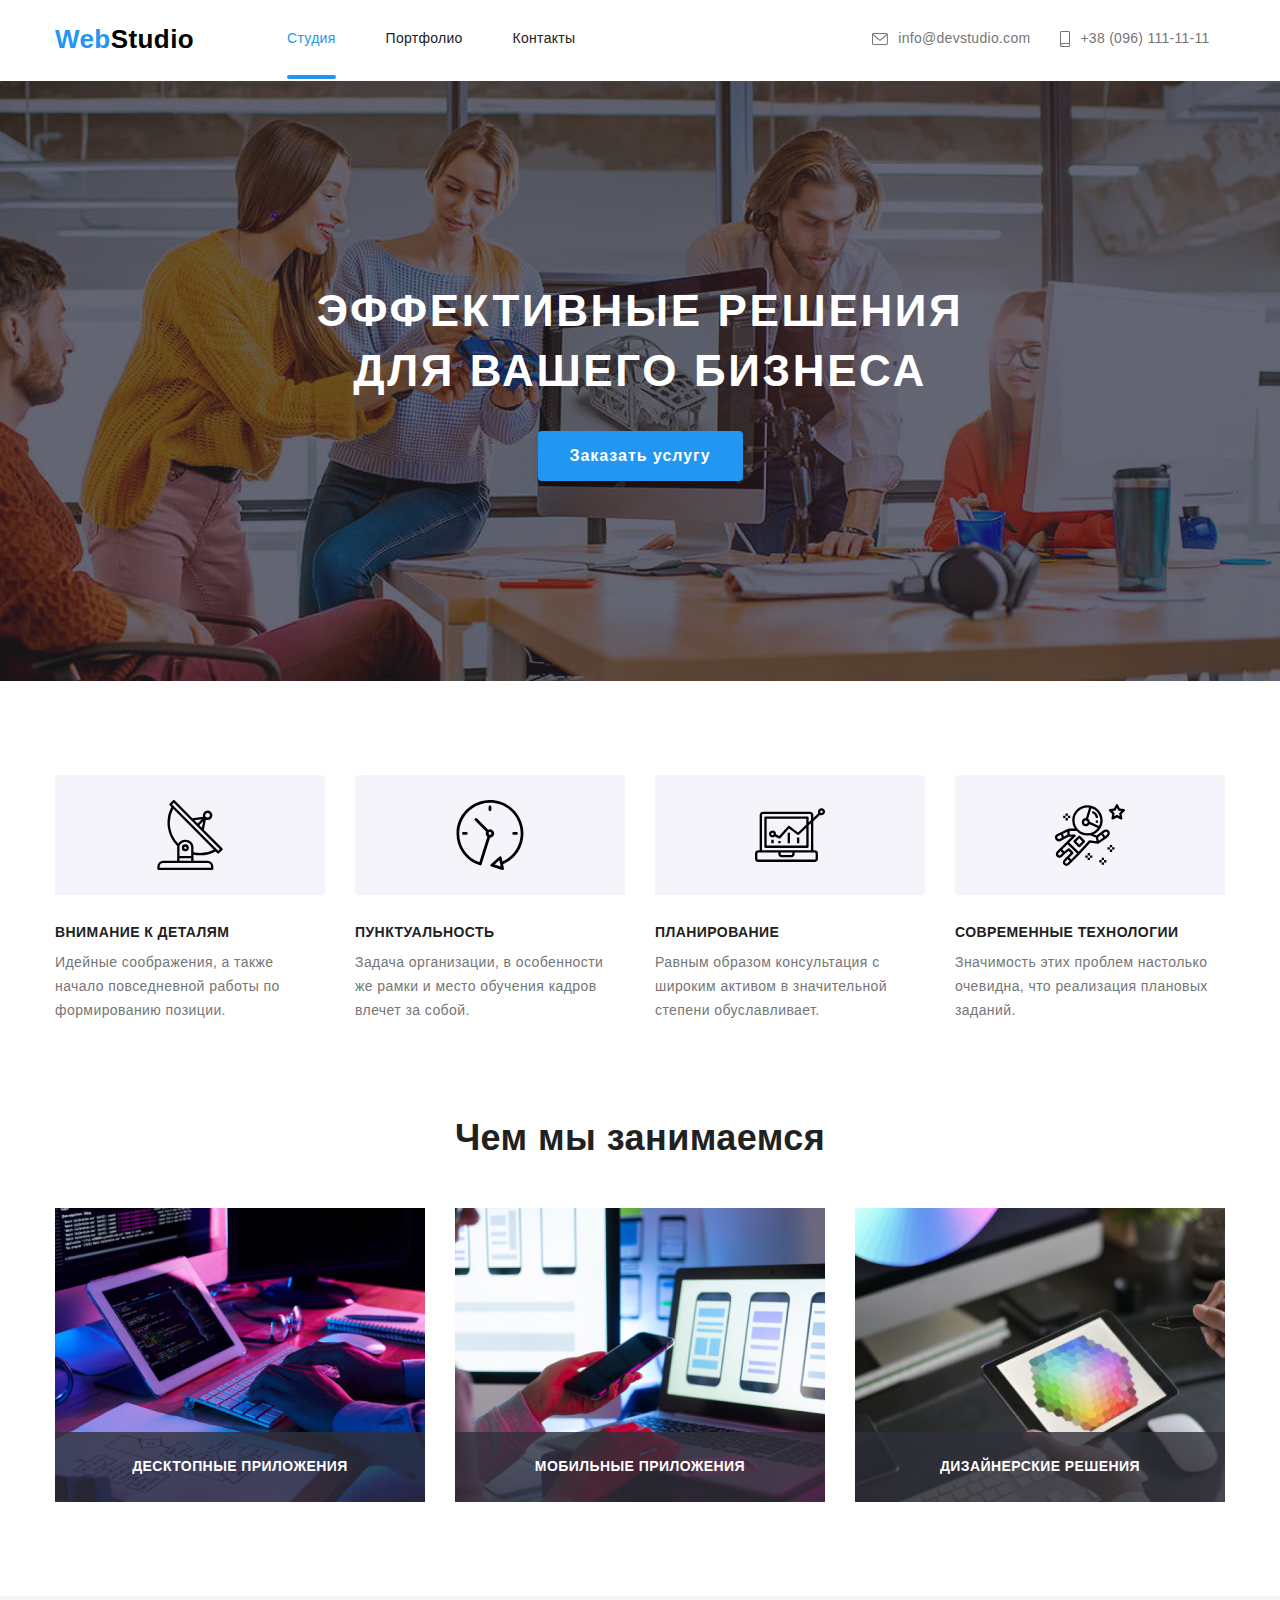
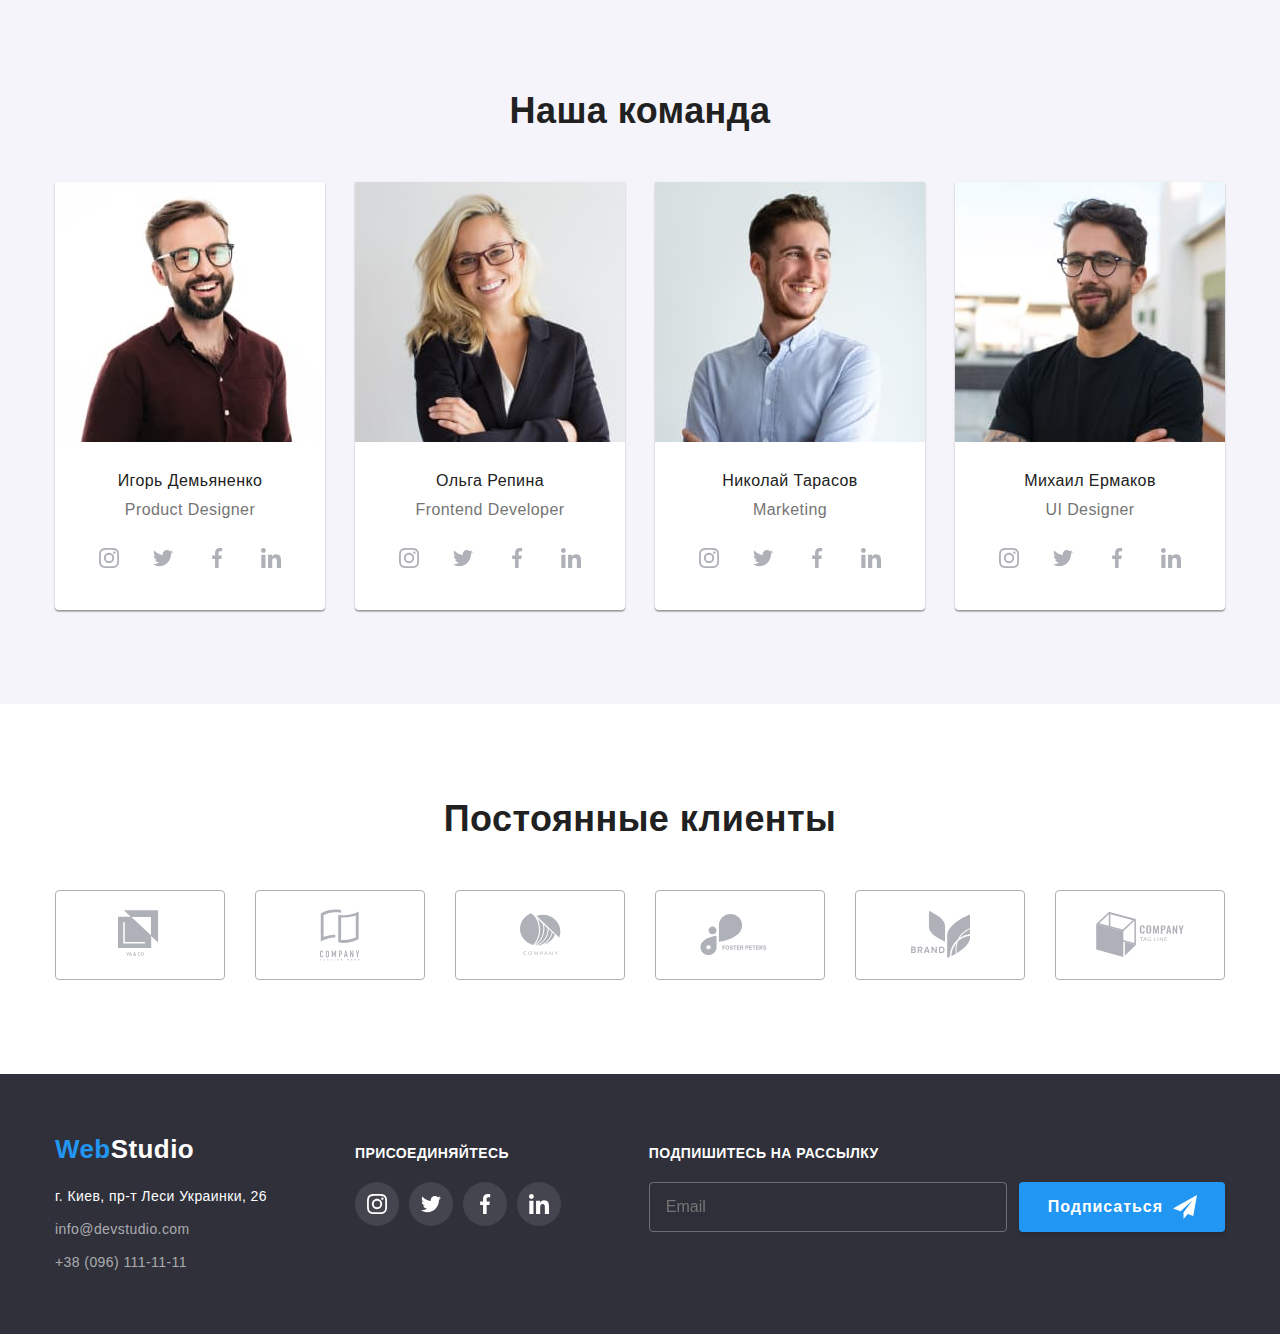
==== commit 52a1cf48: "редактирование" ====
--- a/index.html
+++ b/index.html
@@ -20,7 +20,7 @@
       <nav class="page-header__nav">
         <a href="./index.html" class="logo page-header__logo--size list"><span class="logo__text">Web</span>Studio</a>
         <button type="button" class="page-header__button-menu list" aria-expanded="false" data-menu-open>
-          <svg class="button-menu__icon-open" width="24" height="16">
+          <svg class="button-menu__icon-open" width="40" height="40">
             <use href="./images/icons.svg#icon-menu"></use>
           </svg>
         </button>
@@ -28,7 +28,7 @@
         <div class="menu-container is-close" data-menu>
           <div class="page-header__menu">
             <button type="button" class="page-header__button-menu-close list" data-menu-close>
-              <svg class="button-menu__icon-close" width="18.67" height="18.67">
+              <svg class="button-menu__icon-close" width="40" height="40">
                 <use href="./images/icons.svg#icon-close"></use>
               </svg>
             </button>
@@ -42,7 +42,7 @@
             </ul>
 
             <ul class="auth-nav list">
-              <li class="auth-nav__item"><a href="tel:+380961111111" aria-label="Телефон" class="auth-nav__link list">
+              <li class="auth-nav__item "><a href="tel:+380961111111" aria-label="Телефон" class="auth-nav__link auth-nav__link--tel list">
                   <svg class="auth-nav__icon auth-nav__icon--tel">
                     <use href="./images/icons.svg#icon-smartphone"></use>
                   </svg>+38 (096) 111-11-11</a></li>
@@ -51,11 +51,11 @@
                   class="auth-nav__link list">
                   <svg class="auth-nav__icon auth-nav__icon--mail">
                     <use href="./images/icons.svg#icon-envelope"></use>
-                  </svg>info@devstudio.com
-                </a>
+                  </svg>info@devstudio.com</a>
               </li>
 
             </ul>
+            
             <ul class="menu-list list">
               <li class="menu-list__item">
                 <a href="" class="menu-list__link list" aria-label="Инстаграмм" target="_blank"
@@ -132,7 +132,7 @@
                   <input type="checkbox" class="form-modal__check-icon-box visually-hidden" name="check"
                     value="i-agree">
                   <svg class="form-modal__checkbox-icon" width="16" height="15">
-                    <use href=".images/icon/icon-check"></use>
+                    <use href="./images/icons.svg#icon-check"></use>
                   </svg>
                   <span class="form-modal__checkbox-text">Соглашаюсь с рассылкой и принимаю</span>
                   <a href="" aria-label="Условия договора" class="form-modal__checkbox-text--agreement list"
--- a/css/styles.min.css
+++ b/css/styles.min.css
@@ -1,12 +1,7 @@
-/*! modern-normalize | MIT License | https://github.com/sindresorhus/modern-normalize */html{box-sizing:border-box}*,::after,::before{box-sizing:inherit}html{line-height:1.15}body{margin:0}h1{font-size:2em;margin:.67em 0}hr{box-sizing:content-box;height:0}pre{font-family:monospace,monospace;font-size:1em}a{-webkit-text-decoration-skip:objects}abbr[title]{text-decoration:underline dotted}b,strong{font-weight:bolder}code,kbd,samp{font-family:monospace,monospace;font-size:1em}small{font-size:80%}sub,sup{font-size:75%;line-height:0;position:relative;vertical-align:baseline}sub{bottom:-.25em}sup{top:-.5em}button,input,optgroup,select,textarea{font-family:inherit;font-size:100%;line-height:1.15;margin:0}button,select{text-transform:none}[type=reset],[type=submit],button{-webkit-appearance:button}[type=button]::-moz-focus-inner,[type=reset]::-moz-focus-inner,[type=submit]::-moz-focus-inner,button::-moz-focus-inner{border-style:none;padding:0}[type=button]:-moz-focusring,[type=reset]:-moz-focusring,[type=submit]:-moz-focusring,button:-moz-focusring{outline:1px dotted ButtonText}fieldset{padding:.35em .75em .625em}legend{padding:0}progress{vertical-align:baseline}[type=number]::-webkit-inner-spin-button,[type=number]::-webkit-outer-spin-button{height:auto}[type=search]{-webkit-appearance:textfield;outline-offset:-2px}[type=search]::-webkit-search-cancel-button,[type=search]::-webkit-search-decoration{-webkit-appearance:none}::-webkit-file-upload-button{-webkit-appearance:button;font:inherit}details{display:block}summary{display:list-item}@font-face{font-family:'Raleway';font-style:normal;font-weight:400;src:url("../fonts/raleway-v19-latin_cyrillic-regular.eot");src:local(""),url("../fonts/raleway-v19-latin_cyrillic-regular.eot?#iefix") format("embedded-opentype"),url("../fonts/raleway-v19-latin_cyrillic-regular.woff2") format("woff2"),url("../fonts/raleway-v19-latin_cyrillic-regular.woff") format("woff"),url("../fonts/raleway-v19-latin_cyrillic-regular.ttf") format("truetype"),url("../fonts/raleway-v19-latin_cyrillic-regular.svg#Raleway") format("svg")}@font-face{font-family:'Raleway';font-style:normal;font-weight:700;src:url("../fonts/raleway-v19-latin_cyrillic-700.eot");src:local(""),url("../fonts/raleway-v19-latin_cyrillic-700.eot?#iefix") format("embedded-opentype"),url("../fonts/raleway-v19-latin_cyrillic-700.woff2") format("woff2"),url("../fonts/raleway-v19-latin_cyrillic-700.woff") format("woff"),url("../fonts/raleway-v19-latin_cyrillic-700.ttf") format("truetype"),url("../fonts/raleway-v19-latin_cyrillic-700.svg#Raleway") format("svg")}@font-face{font-family:'Roboto';font-style:normal;font-weight:400;src:url("../fonts/roboto-v27-latin_cyrillic-regular.eot");src:local(""),url("../fonts/roboto-v27-latin_cyrillic-regular.eot?#iefix") format("embedded-opentype"),url("../fonts/roboto-v27-latin_cyrillic-regular.woff2") format("woff2"),url("../fonts/roboto-v27-latin_cyrillic-regular.woff") format("woff"),url("../fonts/roboto-v27-latin_cyrillic-regular.ttf") format("truetype"),url("../fonts/roboto-v27-latin_cyrillic-regular.svg#Roboto") format("svg")}@font-face{font-family:'Roboto';font-style:normal;font-weight:500;src:url("../fonts/roboto-v27-latin_cyrillic-500.eot");src:local(""),url("../fonts/roboto-v27-latin_cyrillic-500.eot?#iefix") format("embedded-opentype"),url("../fonts/roboto-v27-latin_cyrillic-500.woff2") format("woff2"),url("../fonts/roboto-v27-latin_cyrillic-500.woff") format("woff"),url("../fonts/roboto-v27-latin_cyrillic-500.ttf") format("truetype"),url("../fonts/roboto-v27-latin_cyrillic-500.svg#Roboto") format("svg")}@font-face{font-family:'Roboto';font-style:normal;font-weight:700;src:url("../fonts/roboto-v27-latin_cyrillic-700.eot");src:local(""),url("../fonts/roboto-v27-latin_cyrillic-700.eot?#iefix") format("embedded-opentype"),url("../fonts/roboto-v27-latin_cyrillic-700.woff2") format("woff2"),url("../fonts/roboto-v27-latin_cyrillic-700.woff") format("woff"),url("../fonts/roboto-v27-latin_cyrillic-700.ttf") format("truetype"),url("../fonts/roboto-v27-latin_cyrillic-700.svg#Roboto") format("svg")}@font-face{font-family:'Roboto';font-style:normal;font-weight:900;src:url("../fonts/roboto-v27-latin_cyrillic-900.eot");src:local(""),url("../fonts/roboto-v27-latin_cyrillic-900.eot?#iefix") format("embedded-opentype"),url("../fonts/roboto-v27-latin_cyrillic-900.woff2") format("woff2"),url("../fonts/roboto-v27-latin_cyrillic-900.woff") format("woff"),url("../fonts/roboto-v27-latin_cyrillic-900.ttf") format("truetype"),url("../fonts/roboto-v27-latin_cyrillic-900.svg#Roboto") format("svg")}body{background-color:#fff;color:#212121;font-family:Roboto, sans-serif;font-weight:400;font-size:14px;line-height:1.71;letter-spacing:0.03em}html{box-sizing:border-box}*,*::after,*::before{box-sizing:inherit}h1,h2,h3,h4,h5,h6,p{margin-top:0}img{display:block;max-width:100%;height:auto}.list{list-style:none;text-decoration:none;color:inherit;padding:0;margin:0}.list-border{border:none}.visually-hidden{position:absolute !important;clip:rect(1px 1px 1px 1px);clip:rect(1px, 1px, 1px, 1px);padding:0 !important;border:0 !important;height:1px !important;width:1px !important;overflow:hidden}.container{width:100%;min-width:320px;padding-right:15px;padding-left:15px;margin-right:auto;margin-left:auto}@media screen and (min-width: 480px){.container{width:480px}}@media screen and (min-width: 768px){.container{width:768px}}@media screen and (min-width: 1200px){.container{width:1200px}}.section{padding-top:60px;padding-bottom:60px}@media screen and (min-width: 1200px){.section{padding-top:94px;padding-bottom:94px}}.section__title{font-weight:700;font-size:28px;line-height:1.17;text-align:center;margin-bottom:30px}@media screen and (min-width: 1200px){.section__title{font-size:36px;line-height:1.16;margin-bottom:50px}}.container{padding-right:15px;padding-left:15px;margin-right:auto;margin-left:auto}@media screen and (min-width: 480px){.container{max-width:480px}}@media screen and (min-width: 768px){.container{max-width:768px}}@media screen and (min-width: 1200px){.container{max-width:1200px}}.button{display:inline-flex;padding:10px 32px;min-width:200px;color:#fff;background-color:#2196f3;font-family:inherit;font-weight:700;font-size:16px;line-height:1.87;letter-spacing:0.06em;border:none;cursor:pointer;box-shadow:0px 4px 4px rgba(0,0,0,0.15);border-radius:4px;transition:background-color 250ms cubic-bezier(0.4, 0, 0.2, 1)}.button:hover,.button:focus{background-color:#188ce8}.subscribe--button{align-items:center;text-align:center;padding-left:29px;padding-right:28px}.subscribe__icon{margin-left:10px;fill:currentColor}.button--send{align-items:center;text-align:center;padding-left:56px;padding-right:55px}.modal__button-close{position:absolute;right:8px;top:8px;width:30px;height:30px;border:1px solid rgba(0,0,0,0.1);background:#fff;border-radius:50%;cursor:pointer}.modal__icon{position:absolute;transform:translate(-50%, -50%);fill:#000;transition:fill 250ms cubic-bezier(0.4, 0, 0.2, 1)}.modal__button-close:hover .modal__icon,.modal__button-close:focus .modal__icon{fill:#2196f3}.filter__button{background-color:#f5f4fa;display:inline-block;font-family:inherit;font-weight:500;font-size:16px;line-height:1.62;text-align:center;padding:6px 22px;border-radius:4px;border:transparent;cursor:pointer;transition:background-color 250ms cubic-bezier(0.4, 0, 0.2, 1),color 250ms cubic-bezier(0.4, 0, 0.2, 1),box-shadow 250ms cubic-bezier(0.4, 0, 0.2, 1)}.filter__button:hover,.filter__button:focus{color:#fff;background-color:#2196f3;box-shadow:0px 3px 1px rgba(0,0,0,0.1),0px 1px 2px rgba(0,0,0,0.08),0px 2px 2px rgba(0,0,0,0.12)}.page-header__button-menu{display:flex;justify-content:center;align-items:center;width:40px;height:40px;border:none;background-color:transparent;cursor:pointer}@media screen and (min-width: 768px){.page-header__button-menu{display:none}}.button-menu__icon-open{fill:#000;transition:fill 250ms cubic-bezier(0.4, 0, 0.2, 1)}.page-header__button-menu:hover .button-menu__icon-open,.page-header__button-menu:focus .button-menu__icon-open{fill:#2196f3}.page-header__button-menu-close{position:absolute;display:block;right:0;top:10px;width:40px;height:40px;border:none;background-color:transparent;cursor:pointer}@media screen and (min-width: 768px){.page-header__button-menu-close{display:none}}.button-menu__icon-close{position:absolute;transform:translate(-50%, -50%);fill:#000;transition:fill 250ms cubic-bezier(0.4, 0, 0.2, 1)}.page-header__button-menu-close:hover .button-menu__icon-close,.page-header__button-menu-close:focus .button-menu__icon-close{fill:#2196f3}@media screen and (max-width: 767px){.menu-container.is-close{visibility:hidden;opacity:0;pointer-events:none}}@media screen and (max-width: 767px){.menu-container{position:fixed;top:0;left:0;width:100%;height:100%;background-color:#fff;opacity:1;visibility:visible;transition:opacity 250ms cubic-bezier(0.4, 0, 0.2, 1),visibility 250ms cubic-bezier(0.4, 0, 0.2, 1);z-index:1}}@media screen and (min-width: 768px){.menu-container{display:flex}}@media screen and (max-width: 767px){.page-header__menu{position:absolute;top:50%;left:50%;width:100%;max-width:450px;min-width:320px;min-height:490px;height:100vh;transform:translate(-50%, -50%)}}@media screen and (min-width: 768px){.page-header__menu{display:flex}}.menu-list{position:absolute;display:flex;flex-wrap:wrap;bottom:48px;left:25px;font-weight:500;font-size:18px;line-height:1.22;letter-spacing:0.02em;color:#2196f3}@media screen and (min-width: 768px){.menu-list{display:none}}.menu-list__item:not(:last-child){padding-right:10px;margin-right:10px;border-right:1px solid rgba(33,33,33,0.2)}@media screen and (max-width: 383px){.menu-list__item:last-child{margin-top:5px}.menu-list__item:nth-child(n+3){border-right:none}}.logo{display:inline-block;color:#000;font-family:Raleway, sans-serif;font-weight:700;font-size:24px;line-height:1.16;text-decoration:none}@media screen and (min-width: 1200px){.logo{font-size:26px;line-height:1.19}}.logo__text{color:#2196f3}.logo__text--change{color:#fff}.backdrop.is-hidden{visibility:hidden;opacity:0;pointer-events:none}.backdrop{position:fixed;top:0;left:0;width:100%;height:100%;background-color:rgba(0,0,0,0.2);opacity:1;visibility:visible;transition:opacity 250ms cubic-bezier(0.4, 0, 0.2, 1),visibility 250ms cubic-bezier(0.4, 0, 0.2, 1);z-index:1}.modal{display:flex;position:relative;top:50%;left:50%;max-width:450px;height:609px;transform:translate(-50%, -50%);background:#fff;box-shadow:0px 1px 3px rgba(0,0,0,0.12),0px 1px 1px rgba(0,0,0,0.14),0px 2px 1px rgba(0,0,0,0.2);border-radius:4px}@media screen and (min-width: 1200px){.modal{max-width:528px;height:581px}}.form-modal{position:absolute;top:40px;left:40px;width:370px}@media screen and (min-width: 1200px){.form-modal{width:448px}}.form-modal__title{margin-bottom:12px;font-weight:700;font-size:20px;line-height:23px}.form-modal__field{position:relative;display:flex;flex-direction:column;text-align:left;margin-bottom:10px}.form-modal__field--area{margin-bottom:0}.form-modal__input{width:100%;margin:0;padding:11px 12px 11px 42px;border:1px solid rgba(33,33,33,0.2);box-sizing:border-box;border-radius:4px;cursor:pointer;transition:border 250ms cubic-bezier(0.4, 0, 0.2, 1)}.form-modal__input:hover{border-color:#2196f3}.form-modal__input--area{margin-bottom:20px;padding:12px 16px;height:120px;resize:none;font-size:14px;line-height:1.14;letter-spacing:0.01em}.form-modal__input--area::placeholder{color:rgba(117,117,117,0.5)}.form-modal__text{margin-bottom:4px;font-size:12px;line-height:1.16;letter-spacing:0.01em;color:#757575}.form-modal__icon{position:absolute;top:50%;left:12px;fill:#212121;transition:fill 250ms cubic-bezier(0.4, 0, 0.2, 1)}.form-modal__input:hover+.form-modal__icon,.form-modal__input:focus+.form-modal__icon{fill:#2196f3}.form-modal__checkbox{display:flex;justify-content:center;align-items:center;margin-bottom:30px;cursor:pointer}.form-modal__checkbox-icon{fill:none;border:2px solid;border-radius:2px;transition:background-color 250ms cubic-bezier(0.4, 0, 0.2, 1),fill 250ms cubic-bezier(0.4, 0, 0.2, 1),box-shadow 250ms cubic-bezier(0.4, 0, 0.2, 1)}.form-modal__check-icon-box:focus+.form-modal__checkbox-icon{border:2px solid #2196f3}.form-modal__check-icon-box:checked+.form-modal__checkbox-icon{border:none;fill:#fff;background-color:#2196f3}.form-modal__check-icon-box:checked:focus+.form-modal__checkbox-icon{box-shadow:0px 4px 4px rgba(0,0,0,0.25)}.form-modal__checkbox-text--agreement{margin-left:3px;font-size:12px;line-height:0.95;border-bottom:1px solid currentColor;color:#2196f3}@media screen and (min-width: 1200px){.form-modal__checkbox-text--agreement{font-size:14px;line-height:0.95}}.form-modal__checkbox-text{margin:0;margin-left:7px;font-size:12px;line-height:1.16;color:#757575}@media screen and (min-width: 1200px){.form-modal__checkbox-text{font-size:14px;line-height:1.71}}.social-network{display:inline-flex}.social-network__item:not(:first-child){margin-left:10px}.social-network__link{display:flex;justify-content:center;align-items:center;width:44px;height:44px;border-radius:50%;transition:background-color 250ms cubic-bezier(0.4, 0, 0.2, 1)}.social-network__link:hover,.social-network__link:focus{background-color:#2196f3}.social-network__link--change{background:rgba(255,255,255,0.1);transition:background-color 250ms cubic-bezier(0.4, 0, 0.2, 1)}.social-network__icon{fill:#afb1b8;transition:fill 250ms cubic-bezier(0.4, 0, 0.2, 1)}.social-network__link:hover .social-network__icon,.social-network__link:focus .social-network__icon{fill:#fff}.social-network__icon--change{fill:#fff}.page-header{padding-top:10px;padding-bottom:10px}.page-header--border{border-bottom:1px solid #eee}.page-header--correction{padding-top:9px}@media screen and (min-width: 768px){.page-header{padding-top:21px;padding-bottom:21px}.page-header--correction{padding-top:20px}}@media screen and (min-width: 1200px){.page-header{padding-top:24px;padding-bottom:25px}.page-header--size{padding-bottom:26px}}.page-header .container{position:relative;align-items:center}@media screen and (min-width: 768px){.page-header .container{justify-content:flex-end}}@media screen and (min-width: 768px){.page-header__logo--size{margin-right:88px}}@media screen and (min-width: 1200px){.page-header__logo--size{margin-right:93px}}@media screen and (max-width: 767px){.page-header__nav{display:flex;align-items:center;justify-content:space-between}}@media screen and (min-width: 768px){.page-header__nav{display:flex;align-items:center}}@media screen and (max-width: 767px){.site-nav{position:absolute;top:48px;left:25px;align-items:center}}@media screen and (min-width: 768px){.site-nav{display:flex;align-items:center}}.site-nav__item{font-weight:500;font-size:40px;line-height:1.18;letter-spacing:0.02em}@media screen and (max-width: 767px){.site-nav__item:not(:last-child){margin-bottom:32px}}@media screen and (min-width: 768px){.site-nav__item{margin-bottom:0;font-weight:500;font-size:14px;line-height:1.14}.site-nav__item:not(:last-child){margin-right:50px}}.site-nav__link{color:#212121;transition:color 250ms cubic-bezier(0.4, 0, 0.2, 1)}.site-nav__link:hover,.site-nav__link:focus{color:#2196f3}.site-nav__link--current{position:relative;color:#2196f3}@media screen and (min-width: 768px){.site-nav__link--current::after{content:'';position:absolute;top:44px;left:0;display:block;width:100%;height:4px;background:#2196f3;border-radius:2px}}@media screen and (min-width: 768px) and (min-width: 1200px){.site-nav__link--current::after{top:45px}}@media screen and (max-width: 767px){.auth-nav{position:absolute;bottom:134px;left:25px;display:inline-flex;flex-direction:column;font-weight:500;font-size:24px;line-height:1.16;letter-spacing:0.02em}}@media screen and (min-width: 768px){.auth-nav{display:inline-flex;flex-direction:column-reverse;align-items:baseline;font-weight:500;font-size:12px;line-height:1.16;letter-spacing:0.02em;margin-left:84px}}@media screen and (min-width: 1200px){.auth-nav{display:flex;flex-direction:row-reverse;align-items:stretch;font-weight:500;font-size:14px;line-height:1.14;margin-left:297px}}@media screen and (max-width: 767px){.auth-nav__item:not(:last-child){margin-bottom:32px}}@media screen and (min-width: 768px){.auth-nav__item:not(:first-child){margin-bottom:7px}}@media screen and (min-width: 1200px){.auth-nav__item:not(:first-child){margin-right:30px;margin-bottom:0}}.auth-nav__icon{display:none}@media screen and (min-width: 768px){.auth-nav__icon{display:block;margin-right:8px;fill:currentColor;transition:fill 250ms cubic-bezier(0.4, 0, 0.2, 1)}.auth-nav__link:hover .auth-nav__icon,.auth-nav__link:focus .auth-nav__icon{fill:#2196f3}.auth-nav__icon--tel{width:10px;height:14px}.auth-nav__icon--mail{width:14px;height:10px}}@media screen and (min-width: 1200px){.auth-nav__icon{margin-right:10px}.auth-nav__icon--tel{width:10px;height:16px}.auth-nav__icon--mail{width:16px;height:12px}}.auth-nav__link{padding-top:1px;padding-bottom:1px;display:flex;align-items:center;color:#757575;transition:color 250ms cubic-bezier(0.4, 0, 0.2, 1)}.auth-nav__link:hover,.auth-nav__link:focus{color:#2196f3}@media screen and (max-width: 767px){.auth-nav__link:hover,.auth-nav__link:focus{font-size:34px;line-height:1.17}}.hero{background-color:#c4c4c4;text-align:center;padding-top:118px;padding-bottom:118px}@media screen and (min-width: 1200px){.hero{padding-top:200px;padding-bottom:200px}}.hero--banner{height:400px;max-width:480px;margin-left:auto;margin-right:auto;background-image:linear-gradient(to right, rgba(47,48,58,0.4), rgba(47,48,58,0.4)),url(../images/hero/Hero-mobile.jpg);background-repeat:no-repeat;background-position:center;background-size:cover}@media (min-device-pixel-ratio: 2), (min-resolution: 192dpi), (min-resolution: 2dppx){.hero--banner{background-image:linear-gradient(to right, rgba(47,48,58,0.4), rgba(47,48,58,0.4)),url(../images/hero/Hero-mobile@2x.jpg)}}@media screen and (min-width: 768px){.hero--banner{max-width:768px;background-image:linear-gradient(to right, rgba(47,48,58,0.4), rgba(47,48,58,0.4)),url(../images/hero/hero-tablet.jpg)}}@media screen and (min-width: 768px) and (min-width: 768px){.hero--banner{background-image:linear-gradient(to right, rgba(47,48,58,0.4), rgba(47,48,58,0.4)),url(../images/hero/hero-tablet@2x.jpg)}}@media screen and (min-width: 1200px){.hero--banner{height:600px;max-width:1600px;background-image:linear-gradient(to right, rgba(47,48,58,0.4), rgba(47,48,58,0.4)),url(../images/hero/hero-desktop.jpg)}}@media screen and (min-width: 1200px) and (min-width: 1200px){.hero--banner{background-image:linear-gradient(to right, rgba(47,48,58,0.4), rgba(47,48,58,0.4)),url(../images/hero/hero-desktop@2x.jpg)}}.hero__center{display:flex;flex-direction:column}.hero__title{display:inline-block;color:#fff;font-weight:900;font-size:26px;line-height:1.62;max-width:360px;letter-spacing:0.06em;text-transform:uppercase;margin-right:auto;margin-left:auto;margin-bottom:30px}@media screen and (min-width: 1200px){.hero__title{font-size:44px;line-height:1.36;max-width:696px}}.description__list{padding:0;margin:0}@media screen and (min-width: 768px){.description__list{display:flex;flex-wrap:wrap;margin-left:calc(-1 * 30px);margin-bottom:-30px}}@media screen and (min-width: 1200px){.description__list{margin-left:calc(-1 * 30px)}}.description__item-box{display:flex;justify-content:center;align-items:center;min-height:120px;margin-bottom:30px;background:#f5f4fa;border-radius:4px}@media screen and (max-width: 767px){.description__item:not(:last-child){margin-bottom:30px}}@media screen and (min-width: 768px){.description__item{flex-basis:calc(+/*! modern-normalize | MIT License | https://github.com/sindresorhus/modern-normalize */html{box-sizing:border-box}*,::after,::before{box-sizing:inherit}html{line-height:1.15}body{margin:0}h1{font-size:2em;margin:.67em 0}hr{box-sizing:content-box;height:0}pre{font-family:monospace,monospace;font-size:1em}a{-webkit-text-decoration-skip:objects}abbr[title]{text-decoration:underline dotted}b,strong{font-weight:bolder}code,kbd,samp{font-family:monospace,monospace;font-size:1em}small{font-size:80%}sub,sup{font-size:75%;line-height:0;position:relative;vertical-align:baseline}sub{bottom:-.25em}sup{top:-.5em}button,input,optgroup,select,textarea{font-family:inherit;font-size:100%;line-height:1.15;margin:0}button,select{text-transform:none}[type=reset],[type=submit],button{-webkit-appearance:button}[type=button]::-moz-focus-inner,[type=reset]::-moz-focus-inner,[type=submit]::-moz-focus-inner,button::-moz-focus-inner{border-style:none;padding:0}[type=button]:-moz-focusring,[type=reset]:-moz-focusring,[type=submit]:-moz-focusring,button:-moz-focusring{outline:1px dotted ButtonText}fieldset{padding:.35em .75em .625em}legend{padding:0}progress{vertical-align:baseline}[type=number]::-webkit-inner-spin-button,[type=number]::-webkit-outer-spin-button{height:auto}[type=search]{-webkit-appearance:textfield;outline-offset:-2px}[type=search]::-webkit-search-cancel-button,[type=search]::-webkit-search-decoration{-webkit-appearance:none}::-webkit-file-upload-button{-webkit-appearance:button;font:inherit}details{display:block}summary{display:list-item}@font-face{font-family:'Raleway';font-style:normal;font-weight:400;src:url("../fonts/raleway-v19-latin_cyrillic-regular.eot");src:local(""),url("../fonts/raleway-v19-latin_cyrillic-regular.eot?#iefix") format("embedded-opentype"),url("../fonts/raleway-v19-latin_cyrillic-regular.woff2") format("woff2"),url("../fonts/raleway-v19-latin_cyrillic-regular.woff") format("woff"),url("../fonts/raleway-v19-latin_cyrillic-regular.ttf") format("truetype"),url("../fonts/raleway-v19-latin_cyrillic-regular.svg#Raleway") format("svg")}@font-face{font-family:'Raleway';font-style:normal;font-weight:700;src:url("../fonts/raleway-v19-latin_cyrillic-700.eot");src:local(""),url("../fonts/raleway-v19-latin_cyrillic-700.eot?#iefix") format("embedded-opentype"),url("../fonts/raleway-v19-latin_cyrillic-700.woff2") format("woff2"),url("../fonts/raleway-v19-latin_cyrillic-700.woff") format("woff"),url("../fonts/raleway-v19-latin_cyrillic-700.ttf") format("truetype"),url("../fonts/raleway-v19-latin_cyrillic-700.svg#Raleway") format("svg")}@font-face{font-family:'Roboto';font-style:normal;font-weight:400;src:url("../fonts/roboto-v27-latin_cyrillic-regular.eot");src:local(""),url("../fonts/roboto-v27-latin_cyrillic-regular.eot?#iefix") format("embedded-opentype"),url("../fonts/roboto-v27-latin_cyrillic-regular.woff2") format("woff2"),url("../fonts/roboto-v27-latin_cyrillic-regular.woff") format("woff"),url("../fonts/roboto-v27-latin_cyrillic-regular.ttf") format("truetype"),url("../fonts/roboto-v27-latin_cyrillic-regular.svg#Roboto") format("svg")}@font-face{font-family:'Roboto';font-style:normal;font-weight:500;src:url("../fonts/roboto-v27-latin_cyrillic-500.eot");src:local(""),url("../fonts/roboto-v27-latin_cyrillic-500.eot?#iefix") format("embedded-opentype"),url("../fonts/roboto-v27-latin_cyrillic-500.woff2") format("woff2"),url("../fonts/roboto-v27-latin_cyrillic-500.woff") format("woff"),url("../fonts/roboto-v27-latin_cyrillic-500.ttf") format("truetype"),url("../fonts/roboto-v27-latin_cyrillic-500.svg#Roboto") format("svg")}@font-face{font-family:'Roboto';font-style:normal;font-weight:700;src:url("../fonts/roboto-v27-latin_cyrillic-700.eot");src:local(""),url("../fonts/roboto-v27-latin_cyrillic-700.eot?#iefix") format("embedded-opentype"),url("../fonts/roboto-v27-latin_cyrillic-700.woff2") format("woff2"),url("../fonts/roboto-v27-latin_cyrillic-700.woff") format("woff"),url("../fonts/roboto-v27-latin_cyrillic-700.ttf") format("truetype"),url("../fonts/roboto-v27-latin_cyrillic-700.svg#Roboto") format("svg")}@font-face{font-family:'Roboto';font-style:normal;font-weight:900;src:url("../fonts/roboto-v27-latin_cyrillic-900.eot");src:local(""),url("../fonts/roboto-v27-latin_cyrillic-900.eot?#iefix") format("embedded-opentype"),url("../fonts/roboto-v27-latin_cyrillic-900.woff2") format("woff2"),url("../fonts/roboto-v27-latin_cyrillic-900.woff") format("woff"),url("../fonts/roboto-v27-latin_cyrillic-900.ttf") format("truetype"),url("../fonts/roboto-v27-latin_cyrillic-900.svg#Roboto") format("svg")}body{background-color:#fff;color:#212121;font-family:Roboto, sans-serif;font-weight:400;font-size:14px;line-height:1.71;letter-spacing:0.03em}html{box-sizing:border-box}*,*::after,*::before{box-sizing:inherit}h1,h2,h3,h4,h5,h6,p{margin-top:0}img{display:block;max-width:100%;height:auto}.list{list-style:none;text-decoration:none;color:inherit;padding:0;margin:0}.list-border{border:none}.visually-hidden{position:absolute !important;clip:rect(1px 1px 1px 1px);clip:rect(1px, 1px, 1px, 1px);padding:0 !important;border:0 !important;height:1px !important;width:1px !important;overflow:hidden}.container{width:100%;padding-right:15px;padding-left:15px;margin-right:auto;margin-left:auto}@media screen and (min-width: 480px){.container{width:480px}}@media screen and (min-width: 768px){.container{width:768px}}@media screen and (min-width: 1200px){.container{width:1200px}}.section{padding-top:60px;padding-bottom:60px}@media screen and (min-width: 1200px){.section{padding-top:94px;padding-bottom:94px}}.section__title{font-weight:700;font-size:28px;line-height:1.17;text-align:center;margin-bottom:30px}@media screen and (min-width: 1200px){.section__title{font-size:36px;line-height:1.16;margin-bottom:50px}}.container{padding-right:15px;padding-left:15px;margin-right:auto;margin-left:auto}@media screen and (min-width: 480px){.container{max-width:480px}}@media screen and (min-width: 768px){.container{max-width:768px}}@media screen and (min-width: 1200px){.container{max-width:1200px}}.button{display:inline-flex;padding:10px 32px;min-width:200px;color:#fff;background-color:#2196f3;font-family:inherit;font-weight:700;font-size:16px;line-height:1.87;letter-spacing:0.06em;border:none;cursor:pointer;box-shadow:0px 4px 4px rgba(0,0,0,0.15);border-radius:4px;transition:background-color 250ms cubic-bezier(0.4, 0, 0.2, 1)}.button:hover,.button:focus{background-color:#188ce8}.subscribe--button{align-items:center;text-align:center;padding-left:29px;padding-right:28px}.subscribe__icon{margin-left:10px;fill:currentColor}.button--send{align-items:center;text-align:center;padding-left:56px;padding-right:55px}.modal__button-close{position:absolute;right:8px;top:8px;width:30px;height:30px;border:1px solid rgba(0,0,0,0.1);background:#fff;border-radius:50%;cursor:pointer}.modal__icon{position:absolute;transform:translate(-50%, -50%);fill:#000;transition:fill 250ms cubic-bezier(0.4, 0, 0.2, 1)}.modal__button-close:hover .modal__icon,.modal__button-close:focus .modal__icon{fill:#2196f3}.filter__button{background-color:#f5f4fa;display:inline-block;font-family:inherit;font-weight:500;font-size:16px;line-height:1.62;text-align:center;padding:6px 22px;border-radius:4px;border:transparent;cursor:pointer;transition:background-color 250ms cubic-bezier(0.4, 0, 0.2, 1),color 250ms cubic-bezier(0.4, 0, 0.2, 1),box-shadow 250ms cubic-bezier(0.4, 0, 0.2, 1)}.filter__button:hover,.filter__button:focus{color:#fff;background-color:#2196f3;box-shadow:0px 3px 1px rgba(0,0,0,0.1),0px 1px 2px rgba(0,0,0,0.08),0px 2px 2px rgba(0,0,0,0.12)}.page-header__button-menu{display:flex;justify-content:center;align-items:center;width:40px;height:40px;border:none;background-color:transparent;cursor:pointer}@media screen and (min-width: 768px){.page-header__button-menu{display:none}}.button-menu__icon-open{fill:#000;transition:fill 250ms cubic-bezier(0.4, 0, 0.2, 1)}.page-header__button-menu:hover .button-menu__icon-open,.page-header__button-menu:focus .button-menu__icon-open{fill:#2196f3}.page-header__button-menu-close{position:absolute;display:block;right:0;top:10px;width:40px;height:40px;border:none;background-color:transparent;cursor:pointer}@media screen and (min-width: 768px){.page-header__button-menu-close{display:none}}.button-menu__icon-close{position:absolute;transform:translate(-50%, -50%);fill:#000;transition:fill 250ms cubic-bezier(0.4, 0, 0.2, 1)}.page-header__button-menu-close:hover .button-menu__icon-close,.page-header__button-menu-close:focus .button-menu__icon-close{fill:#2196f3}@media screen and (max-width: 767px){.menu-container.is-close{visibility:hidden;opacity:0;pointer-events:none}}@media screen and (max-width: 767px){.menu-container{position:fixed;top:0;left:0;width:100%;height:100%;background-color:#fff;opacity:1;visibility:visible;transition:opacity 250ms cubic-bezier(0.4, 0, 0.2, 1),visibility 250ms cubic-bezier(0.4, 0, 0.2, 1);z-index:1}}@media screen and (min-width: 768px){.menu-container{display:flex}}@media screen and (max-width: 767px){.page-header__menu{position:absolute;top:50%;left:50%;width:100%;max-width:450px;min-width:320px;min-height:490px;height:100vh;transform:translate(-50%, -50%)}}@media screen and (min-width: 768px){.page-header__menu{display:flex}}.menu-list{position:absolute;display:flex;flex-wrap:wrap;bottom:48px;left:25px;font-weight:500;font-size:18px;line-height:1.22;letter-spacing:0.02em;color:#2196f3}@media screen and (min-width: 768px){.menu-list{display:none}}.menu-list__item:not(:last-child){padding-right:10px;margin-right:10px;border-right:1px solid rgba(33,33,33,0.2)}@media screen and (max-width: 383px){.menu-list__item:last-child{margin-top:5px}.menu-list__item:nth-child(n+3){border-right:none}}.logo{display:inline-block;color:#000;font-family:Raleway, sans-serif;font-weight:700;font-size:24px;line-height:1.16;text-decoration:none}@media screen and (min-width: 1200px){.logo{font-size:26px;line-height:1.19}}.logo__text{color:#2196f3}.logo__text--change{color:#fff}.backdrop.is-hidden{visibility:hidden;opacity:0;pointer-events:none}.backdrop{position:fixed;top:0;left:0;width:100%;height:100%;background-color:rgba(0,0,0,0.2);opacity:1;visibility:visible;transition:opacity 250ms cubic-bezier(0.4, 0, 0.2, 1),visibility 250ms cubic-bezier(0.4, 0, 0.2, 1);z-index:1}.modal{display:flex;position:relative;top:50%;left:50%;padding:40px;max-width:450px;height:609px;transform:translate(-50%, -50%);background:#fff;box-shadow:0px 1px 3px rgba(0,0,0,0.12),0px 1px 1px rgba(0,0,0,0.14),0px 2px 1px rgba(0,0,0,0.2);border-radius:4px}@media screen and (min-width: 1200px){.modal{max-width:528px;height:581px}}.form-modal__title{margin-bottom:12px;font-weight:700;font-size:20px;line-height:23px}.form-modal__field{position:relative;display:flex;flex-direction:column;text-align:left;margin-bottom:10px}.form-modal__field--area{margin-bottom:0}.form-modal__input{width:100%;margin:0;padding:11px 12px 11px 42px;border:1px solid rgba(33,33,33,0.2);box-sizing:border-box;border-radius:4px;cursor:pointer;outline:none;transition:border 250ms cubic-bezier(0.4, 0, 0.2, 1)}.form-modal__input:hover{border-color:#2196f3}.form-modal__input--area{margin-bottom:20px;padding:12px 16px;height:120px;resize:none;font-size:14px;line-height:1.14;letter-spacing:0.01em}.form-modal__input--area::placeholder{color:rgba(117,117,117,0.5)}.form-modal__text{margin-bottom:4px;font-size:12px;line-height:1.16;letter-spacing:0.01em;color:#757575}.form-modal__icon{position:absolute;top:50%;left:12px;fill:#212121;transition:fill 250ms cubic-bezier(0.4, 0, 0.2, 1)}.form-modal__input:hover+.form-modal__icon,.form-modal__input:focus+.form-modal__icon{fill:#2196f3}.form-modal__checkbox{display:flex;justify-content:center;align-items:center;margin-bottom:30px;cursor:pointer}.form-modal__checkbox-icon{fill:none;border:2px solid;border-radius:2px;transition:background-color 250ms cubic-bezier(0.4, 0, 0.2, 1),fill 250ms cubic-bezier(0.4, 0, 0.2, 1),box-shadow 250ms cubic-bezier(0.4, 0, 0.2, 1)}.form-modal__check-icon-box:focus+.form-modal__checkbox-icon{border:2px solid #2196f3}.form-modal__check-icon-box:checked+.form-modal__checkbox-icon{border:none;fill:#fff;background-color:#2196f3}.form-modal__check-icon-box:checked:focus+.form-modal__checkbox-icon{box-shadow:0px 4px 4px rgba(0,0,0,0.25)}.form-modal__checkbox-text--agreement{margin-left:3px;font-size:12px;line-height:1.16;text-decoration-line:underline;color:#2196f3}@media screen and (min-width: 1200px){.form-modal__checkbox-text--agreement{font-size:14px;line-height:1.71}}.form-modal__checkbox-text{margin:0;margin-left:7px;font-size:12px;line-height:1.16;color:#757575}@media screen and (min-width: 1200px){.form-modal__checkbox-text{font-size:14px;line-height:1.71}}.social-network{display:inline-flex}.social-network__item:not(:first-child){margin-left:10px}.social-network__link{display:flex;justify-content:center;align-items:center;width:44px;height:44px;border-radius:50%;transition:background-color 250ms cubic-bezier(0.4, 0, 0.2, 1)}.social-network__link:hover,.social-network__link:focus{background-color:#2196f3}.social-network__link--change{background:rgba(255,255,255,0.1);transition:background-color 250ms cubic-bezier(0.4, 0, 0.2, 1)}.social-network__icon{fill:#afb1b8;transition:fill 250ms cubic-bezier(0.4, 0, 0.2, 1)}.social-network__link:hover .social-network__icon,.social-network__link:focus .social-network__icon{fill:#fff}.social-network__icon--change{fill:#fff}.page-header{padding-top:10px;padding-bottom:10px}.page-header--border{border-bottom:1px solid #eee}.page-header--correction{padding-top:9px}@media screen and (min-width: 768px){.page-header{padding-top:21px;padding-bottom:21px}.page-header--correction{padding-top:20px}}@media screen and (min-width: 1200px){.page-header{padding-top:24px;padding-bottom:25px}.page-header--size{padding-bottom:26px}}.page-header .container{position:relative;align-items:center}@media screen and (min-width: 768px){.page-header .container{justify-content:flex-end}}@media screen and (min-width: 768px){.page-header__logo--size{margin-right:88px}}@media screen and (min-width: 1200px){.page-header__logo--size{margin-right:93px}}@media screen and (max-width: 767px){.page-header__nav{display:flex;align-items:center;justify-content:space-between}}@media screen and (min-width: 768px){.page-header__nav{display:flex;align-items:center}}@media screen and (max-width: 767px){.site-nav{position:absolute;top:48px;left:25px;align-items:center}}@media screen and (min-width: 768px){.site-nav{display:flex;align-items:center}}.site-nav__item{font-weight:500;font-size:40px;line-height:1.18;letter-spacing:0.02em}@media screen and (max-width: 767px){.site-nav__item:not(:last-child){margin-bottom:32px}}@media screen and (min-width: 768px){.site-nav__item{margin-bottom:0;font-weight:500;font-size:14px;line-height:1.14}.site-nav__item:not(:last-child){margin-right:50px}}.site-nav__link{color:#212121;transition:color 250ms cubic-bezier(0.4, 0, 0.2, 1)}.site-nav__link:hover,.site-nav__link:focus{color:#2196f3}.site-nav__link--current{position:relative;color:#2196f3}@media screen and (min-width: 768px){.site-nav__link--current::after{content:'';position:absolute;top:44px;left:0;display:block;width:100%;height:4px;background:#2196f3;border-radius:2px}}@media screen and (min-width: 768px) and (min-width: 1200px){.site-nav__link--current::after{top:45px}}@media screen and (max-width: 767px){.auth-nav{position:absolute;bottom:134px;left:25px;display:inline-flex;flex-direction:column;font-weight:500;font-size:24px;line-height:1.16;letter-spacing:0.02em}}@media screen and (min-width: 768px){.auth-nav{display:inline-flex;flex-direction:column-reverse;align-items:baseline;font-weight:500;font-size:12px;line-height:1.16;letter-spacing:0.02em;margin-left:84px}}@media screen and (min-width: 1200px){.auth-nav{display:flex;flex-direction:row-reverse;align-items:stretch;font-weight:500;font-size:14px;line-height:1.14;margin-left:297px}}@media screen and (max-width: 767px){.auth-nav__item:not(:last-child){margin-bottom:32px}}@media screen and (min-width: 768px){.auth-nav__item:not(:first-child){margin-bottom:7px}}@media screen and (min-width: 1200px){.auth-nav__item:not(:first-child){margin-right:30px;margin-bottom:0}}.auth-nav__icon{display:none}@media screen and (min-width: 768px){.auth-nav__icon{display:block;margin-right:8px;fill:currentColor;transition:fill 250ms cubic-bezier(0.4, 0, 0.2, 1)}.auth-nav__link:hover .auth-nav__icon,.auth-nav__link:focus .auth-nav__icon{fill:#2196f3}.auth-nav__icon--tel{width:10px;height:14px}.auth-nav__icon--mail{width:14px;height:10px}}@media screen and (min-width: 1200px){.auth-nav__icon{margin-right:10px}.auth-nav__icon--tel{width:10px;height:16px}.auth-nav__icon--mail{width:16px;height:12px}}.auth-nav__link{padding-top:1px;padding-bottom:1px;display:flex;align-items:center;color:#757575;transition:color 250ms cubic-bezier(0.4, 0, 0.2, 1)}.auth-nav__link:hover,.auth-nav__link:focus{color:#2196f3}@media screen and (max-width: 767px){.auth-nav__link:hover,.auth-nav__link:focus{font-size:34px;line-height:1.17}}@media screen and (max-width: 767px){.auth-nav__link--tel{font-size:34px;line-height:1.17;color:#2196f3}}.hero{background-color:#c4c4c4;padding-top:118px;padding-bottom:118px;text-align:center;margin:0 auto;max-width:1600px}@media screen and (min-width: 1200px){.hero{padding-top:200px;padding-bottom:200px}}.hero--banner{height:400px;max-width:480px;margin-left:auto;margin-right:auto;background-image:linear-gradient(to right, rgba(47,48,58,0.4), rgba(47,48,58,0.4)),url(../images/hero/Hero-mobile.jpg);background-repeat:no-repeat;background-position:center;background-size:cover}@media (min-device-pixel-ratio: 2), (min-resolution: 192dpi), (min-resolution: 2dppx){.hero--banner{background-image:linear-gradient(to right, rgba(47,48,58,0.4), rgba(47,48,58,0.4)),url(../images/hero/Hero-mobile@2x.jpg)}}@media screen and (min-width: 768px){.hero--banner{max-width:768px;background-image:linear-gradient(to right, rgba(47,48,58,0.4), rgba(47,48,58,0.4)),url(../images/hero/hero-tablet.jpg)}}@media screen and (min-width: 768px) and (min-device-pixel-ratio: 2), screen and (min-width: 768px) and (min-resolution: 192dpi), screen and (min-width: 768px) and (min-resolution: 2dppx){.hero--banner{background-image:linear-gradient(to right, rgba(47,48,58,0.4), rgba(47,48,58,0.4)),url(../images/hero/hero-tablet@2x.jpg)}}@media screen and (min-width: 1200px){.hero--banner{height:600px;max-width:1600px;background-image:linear-gradient(to right, rgba(47,48,58,0.4), rgba(47,48,58,0.4)),url(../images/hero/hero-desktop.jpg)}}@media screen and (min-width: 1200px) and (min-device-pixel-ratio: 2), screen and (min-width: 1200px) and (min-resolution: 192dpi), screen and (min-width: 1200px) and (min-resolution: 2dppx){.hero--banner{background-image:linear-gradient(to right, rgba(47,48,58,0.4), rgba(47,48,58,0.4)),url(../images/hero/hero-desktop@2x.jpg)}}.hero__center{display:flex;flex-direction:column}.hero__title{display:inline-block;color:#fff;font-weight:900;font-size:26px;line-height:1.62;max-width:360px;letter-spacing:0.06em;text-transform:uppercase;margin-right:auto;margin-left:auto;margin-bottom:30px}@media screen and (min-width: 1200px){.hero__title{font-size:44px;line-height:1.36;max-width:696px}}.description__list{padding:0;margin:0}@media screen and (min-width: 768px){.description__list{display:flex;flex-wrap:wrap;margin-left:calc(-1 * 30px);margin-bottom:-30px}}@media screen and (min-width: 1200px){.description__list{margin-left:calc(-1 * 30px)}}.description__item-box{display:flex;justify-content:center;align-items:center;min-height:120px;margin-bottom:30px;background:#f5f4fa;border-radius:4px}@media screen and (max-width: 767px){.description__item:not(:last-child){margin-bottom:30px}}@media screen and (min-width: 768px){.description__item{flex-basis:calc(  100% / 2 - 30px);margin-left:30px;margin-bottom:30px}}@media screen and (min-width: 1200px){.description__item{flex-basis:calc(  100% / 4 - 30px);margin-left:30px}}.description__title{font-size:14px;line-height:1.14;text-transform:uppercase;text-align:center;margin-bottom:10px}@media screen and (min-width: 768px){.description__title{text-align:start}}.description__text{color:#757575;margin-bottom:0}.section-jobs{display:none;padding-top:0}@media screen and (min-width: 1200px){.section-jobs{display:block;padding-bottom:94px}.section-jobs .section-jobs__list{display:flex;flex-wrap:wrap;padding:0;margin:0;margin-left:calc(-1 * 30px)}.section-jobs .section-jobs__item{flex-basis:calc(  100% / 3 - 30px);margin-left:30px}.section-jobs .section-jobs__item--foto-thumb{display:inline-block;position:relative}.section-jobs .section-jobs__text{display:inline-flex;justify-content:center;align-items:center;position:absolute;width:100%;min-height:70px;bottom:0;margin:0;font-weight:700;font-size:14px;line-height:1.14;text-transform:uppercase;color:#fff;background:rgba(47,48,58,0.8)}}.section.team{background-color:#f5f4fa}.team__list{padding:0;margin:0}@media screen and (min-width: 768px){.team__list{display:flex;flex-wrap:wrap;margin-left:calc(-1 * 30px);margin-bottom:-30px}}@media screen and (min-width: 1200px){.team__list{margin-left:calc(-1 * 30px)}}.team__item{background-color:#fff;box-shadow:0px 1px 3px rgba(0,0,0,0.12),0px 1px 1px rgba(0,0,0,0.14),0px 2px 1px rgba(0,0,0,0.2);border-radius:0px 0px 4px 4px}@media screen and (max-width: 767px){.team__item:not(:last-child){margin-bottom:30px}}@media screen and (min-width: 768px){.team__item{flex-basis:calc(  100% / 2 - 30px);margin-left:30px;margin-bottom:30px}}@media screen and (min-width: 1200px){.team__item{flex-basis:calc(- 100% / 4 - 30px);margin-left:30px}}.team__card-box{padding:30px 10px 24px 10px;text-align:center}@media screen and (min-width: 1200px){.team__card-box{padding:30px 10px}}.team__card-title{margin-bottom:10px;font-weight:500;font-size:16px;line-height:1.18}.team__card-text{margin-bottom:16px;color:#757575;font-size:16px;line-height:1.18}.clients__list{display:flex;flex-wrap:wrap;margin-left:calc(-1 * 30px)}@media screen and (min-width: 768px){.clients__list{margin-left:calc(-1 * 30px)}}@media screen and (max-width: 1199px){.clients__list{margin-bottom:-30px}}@media screen and (min-width: 1200px){.clients__list{display:inline-flex;flex-wrap:nowrap;margin-left:calc(-1 * 30px)}}.clients__item{flex-basis:calc(- 100% / 2 - 30px);margin-left:30px}@media screen and (min-width: 768px){.clients__item{flex-basis:calc(- 100% / 3 - 30px);margin-left:30px}}@media screen and (max-width: 1199px){.clients__item{margin-bottom:30px}}@media screen and (min-width: 1200px){.clients__item{flex-basis:calc(- 100% / 6 - 30px);margin-left:30px}}.clients__link{display:flex;justify-content:center;align-items:center;height:90px;border:1px solid #afb1b8;border-radius:4px;transition:background-color 250ms cubic-bezier(0.4, 0, 0.2, 1)}.clients__link:hover,.clients__link:focus{border:1px solid #2196f3}@media screen and (max-width: 767px){.clients__link{max-width:210px}}@media screen and (min-width: 768px){.clients__link{width:226px}}@media screen and (min-width: 1200px){.clients__link{width:170px}}.clients__icon{fill:#afb1b8;transition:fill 250ms cubic-bezier(0.4, 0, 0.2, 1)}.clients__link:hover .clients__icon,.clients__link:focus .clients__icon{fill:#2196f3}.filter{display:flex;flex-wrap:wrap;align-items:center;margin-bottom:40px}@media screen and (min-width: 768px){.filter{justify-content:center;margin-bottom:30px}}@media screen and (min-width: 1200px){.filter{margin-bottom:50px}}.filter__item:not(:last-child){margin-right:8px}@media screen and (max-width: 767px){.filter__item:nth-child(-n+3){margin-bottom:15px}}.filter-cards{padding:0;margin:0}@media screen and (min-width: 768px){.filter-cards{display:flex;flex-wrap:wrap;margin-left:calc(-1 * 30px);margin-bottom:-30px}}@media screen and (min-width: 1200px){.filter-cards{margin-left:calc(-1 * 30px)}}.filter-cards__item{display:flex;border:1px solid #eee}@media screen and (max-width: 767px){.filter-cards__item:not(:last-child){margin-bottom:30px}}@media screen and (min-width: 768px){.filter-cards__item{flex-basis:calc(- 100% / 2 - 30px);margin-left:30px;margin-bottom:30px}}@media screen and (min-width: 1200px){.filter-cards__item{flex-basis:calc(- 100% / 3 - 30px);margin-left:30px}}.filter-box{padding:20px 24px}.filter-box__title{color:#212121;font-weight:700;font-size:18px;line-height:2;letter-spacing:0.06em;margin-bottom:4px}.filter-box__text{color:#757575;font-size:16px;line-height:1.87;letter-spacing:0.03em}.filter-cards__link p{margin-bottom:0}.filter-cards__link{display:block;transition:box-shadow 250ms cubic-bezier(0.4, 0, 0.2, 1)}.filter-cards__link:hover,.filter-cards__link:focus{box-shadow:0px 1px 1px rgba(0,0,0,0.12),0px 4px 4px rgba(0,0,0,0.06),1px 4px 6px rgba(0,0,0,0.16)}.animation-box{position:relative;overflow:hidden}.animation-box__thumb{position:absolute;top:0;left:0;width:100%;height:101%;background:rgba(33,150,243,0.9);transform:translateY(100%);transition:transform 250ms cubic-bezier(0.4, 0, 0.2, 1)}.filter-cards__link:hover .animation-box__thumb,.filter-cards__link:focus .animation-box__thumb{transform:translateY(0)}.animation-box__text{position:absolute;top:50%;left:50%;width:402px;transform:translate(-50%, -50%);font-size:18px;line-height:1.56;color:#fff}@media screen and (min-width: 768px){.animation-box__text{width:306px}}@media screen and (min-width: 1200px){.animation-box__text{width:322px}}.footer{background-color:#2f303a;padding-top:60px;padding-bottom:60px}.footerbox{text-align:center}@media screen and (min-width: 768px){.footerbox{display:flex;flex-wrap:wrap;justify-content:space-around}}@media screen and (min-width: 1200px){.footerbox{justify-content:space-between;align-items:baseline;text-align:start}}.footer__box:not(:last-child){margin-bottom:60px}@media screen and (min-width: 1200px){.footer__box:not(:last-child){margin-bottom:0}}.footer__logo--size{margin-bottom:20px}@media screen and (min-width: 1200px){.footer__box--size{flex-basis:calc(50% - 15px)}}.address-block__list{font-style:normal}@media screen and (min-width: 1200px){.address-block__list{display:inline-flex;flex-direction:column}}.address-block__item:not(:last-child){margin-bottom:8px}@media screen and (min-width: 1200px){.address-block__item:not(:last-child){margin-bottom:9px}}.address-block__link{color:rgba(255,255,255,0.6);transition:color 250ms cubic-bezier(0.4, 0, 0.2, 1)}.address-block__link:hover,.address-block__link:focus{color:#2196f3}.address-block__map{color:#fff;transition:color 250ms cubic-bezier(0.4, 0, 0.2, 1)}.address-block__map:hover,.address-block__map:focus{color:#2196f3}@media screen and (min-width: 768px){.footer__mail-box{display:flex;flex-direction:column;align-items:center}}@media screen and (min-width: 1200px){.footer__mail-box{flex-direction:inherit}}@media screen and (min-width: 1200px){.mail-box__label{margin-right:12px}}.mail-box__feild{width:100%;min-width:290px;padding:15px 16px;font-size:16px;color:rgba(255,255,255,0.6);background-color:inherit;border:1px solid rgba(255,255,255,0.3);filter:drop-shadow(0px 4px 4px rgba(0,0,0,0.15));border-radius:4px;margin-bottom:20px}@media screen and (min-width: 768px){.mail-box__feild{width:450px}}@media screen and (min-width: 1200px){.mail-box__feild{margin-bottom:0;width:358px}}.footer__subtitle{font-weight:700;font-size:14px;line-height:1.14;text-transform:uppercase;color:#fff;margin-bottom:20px}
+ 100% / 4 - 30px);margin-left:30px}}.team__card-box{padding:30px 10px 24px 10px;text-align:center}@media screen and (min-width: 1200px){.team__card-box{padding:30px 10px}}.team__card-title{margin-bottom:10px;font-weight:500;font-size:16px;line-height:1.18}.team__card-text{margin-bottom:16px;color:#757575;font-size:16px;line-height:1.18}.clients__list{display:flex;flex-wrap:wrap;margin-left:calc(-1 * 30px)}@media screen and (min-width: 768px){.clients__list{margin-left:calc(-1 * 30px)}}@media screen and (max-width: 1199px){.clients__list{margin-bottom:-30px}}@media screen and (min-width: 1200px){.clients__list{display:inline-flex;flex-wrap:nowrap;margin-left:calc(-1 * 30px)}}.clients__item{flex-basis:calc(100% / 2 - 30px);margin-left:30px}@media screen and (min-width: 768px){.clients__item{flex-basis:calc(100% / 3 - 30px);margin-left:30px}}@media screen and (max-width: 1199px){.clients__item{margin-bottom:30px}}@media screen and (min-width: 1200px){.clients__item{flex-basis:calc(100% / 6 - 30px);margin-left:30px}}.clients__link{display:flex;justify-content:center;align-items:center;height:90px;border:1px solid #afb1b8;border-radius:4px;transition:background-color 250ms cubic-bezier(0.4, 0, 0.2, 1)}.clients__link:hover,.clients__link:focus{border:1px solid #2196f3}@media screen and (max-width: 767px){.clients__link{max-width:210px}}@media screen and (min-width: 768px){.clients__link{width:226px}}@media screen and (min-width: 1200px){.clients__link{width:170px}}.clients__icon{fill:#afb1b8;transition:fill 250ms cubic-bezier(0.4, 0, 0.2, 1)}.clients__link:hover .clients__icon,.clients__link:focus .clients__icon{fill:#2196f3}.filter{display:flex;flex-wrap:wrap;margin-bottom:40px}@media screen and (min-width: 768px){.filter{justify-content:center;margin-bottom:30px}}@media screen and (min-width: 1200px){.filter{margin-bottom:50px}}.filter__item:not(:last-child){margin-right:8px}@media screen and (max-width: 767px){.filter__item:nth-child(-n+3){margin-bottom:15px}}.filter-cards{padding:0;margin:0}@media screen and (min-width: 768px){.filter-cards{display:flex;flex-wrap:wrap;margin-left:calc(-1 * 30px);margin-bottom:-30px}}@media screen and (min-width: 1200px){.filter-cards{margin-left:calc(-1 * 30px)}}@media screen and (max-width: 767px){.filter-cards__item:not(:last-child){margin-bottom:30px}}@media screen and (min-width: 768px){.filter-cards__item{flex-basis:calc(100% / 2 - 30px);margin-left:30px;margin-bottom:30px}}@media screen and (min-width: 1200px){.filter-cards__item{flex-basis:calc(100% / 3 - 30px);margin-left:30px}}.filter-box{padding:20px 24px;flex-grow:1;border:1px solid #eee;border-top:none}.filter-box__title{color:#212121;font-weight:700;font-size:18px;line-height:2;letter-spacing:0.06em;margin-bottom:4px}.filter-box__text{color:#757575;font-size:16px;line-height:1.87;letter-spacing:0.03em}.filter-cards__link p{margin-bottom:0}.filter-cards__link{display:flex;flex-direction:column;height:100%;align-items:stretch;transition:box-shadow 250ms cubic-bezier(0.4, 0, 0.2, 1)}.filter-cards__link:hover,.filter-cards__link:focus{box-shadow:0px 1px 1px rgba(0,0,0,0.12),0px 4px 4px rgba(0,0,0,0.06),1px 4px 6px rgba(0,0,0,0.16)}.animation-box{position:relative;overflow:hidden}.animation-box__thumb{position:absolute;top:0;left:0;width:100%;height:101%;background:rgba(33,150,243,0.9);transform:translateY(100%);transition:transform 250ms cubic-bezier(0.4, 0, 0.2, 1)}.filter-cards__link:hover .animation-box__thumb,.filter-cards__link:focus .animation-box__thumb{transform:translateY(0)}.animation-box__text{position:absolute;top:50%;left:50%;width:402px;transform:translate(-50%, -50%);font-size:18px;line-height:1.56;color:#fff}@media screen and (min-width: 768px){.animation-box__text{width:306px}}@media screen and (min-width: 1200px){.animation-box__text{width:322px}}.footer{background-color:#2f303a;padding-top:60px;padding-bottom:60px}.footerbox{text-align:center}@media screen and (min-width: 768px){.footerbox{display:flex;flex-wrap:wrap;justify-content:space-around}}@media screen and (min-width: 1200px){.footerbox{justify-content:space-between;align-items:baseline;text-align:start}}.footer__box:not(:last-child){margin-bottom:60px}@media screen and (min-width: 1200px){.footer__box:not(:last-child){margin-bottom:0}}.footer__logo--size{margin-bottom:20px}@media screen and (min-width: 1200px){.footer__box--size{flex-basis:calc(50% - 15px)}}.address-block__list{font-style:normal}@media screen and (min-width: 1200px){.address-block__list{display:inline-flex;flex-direction:column}}.address-block__item:not(:last-child){margin-bottom:8px}@media screen and (min-width: 1200px){.address-block__item:not(:last-child){margin-bottom:9px}}.address-block__link{color:rgba(255,255,255,0.6);transition:color 250ms cubic-bezier(0.4, 0, 0.2, 1)}.address-block__link:hover,.address-block__link:focus{color:#2196f3}.address-block__map{color:#fff;transition:color 250ms cubic-bezier(0.4, 0, 0.2, 1)}.address-block__map:hover,.address-block__map:focus{color:#2196f3}@media screen and (min-width: 768px){.footer__mail-box{display:flex;flex-direction:column;align-items:center}}@media screen and (min-width: 1200px){.footer__mail-box{flex-direction:inherit}}@media screen and (min-width: 1200px){.mail-box__label{margin-right:12px}}.mail-box__feild{width:100%;padding:15px 16px;font-size:16px;color:rgba(255,255,255,0.6);background-color:inherit;border:1px solid rgba(255,255,255,0.3);filter:drop-shadow(0px 4px 4px rgba(0,0,0,0.15));border-radius:4px;margin-bottom:20px}@media screen and (min-width: 768px){.mail-box__feild{width:450px}}@media screen and (min-width: 1200px){.mail-box__feild{margin-bottom:0;width:358px}}.footer__subtitle{font-weight:700;font-size:14px;line-height:1.14;text-transform:uppercase;color:#fff;margin-bottom:20px}
 /*# sourceMappingURL=styles.min.css.map */